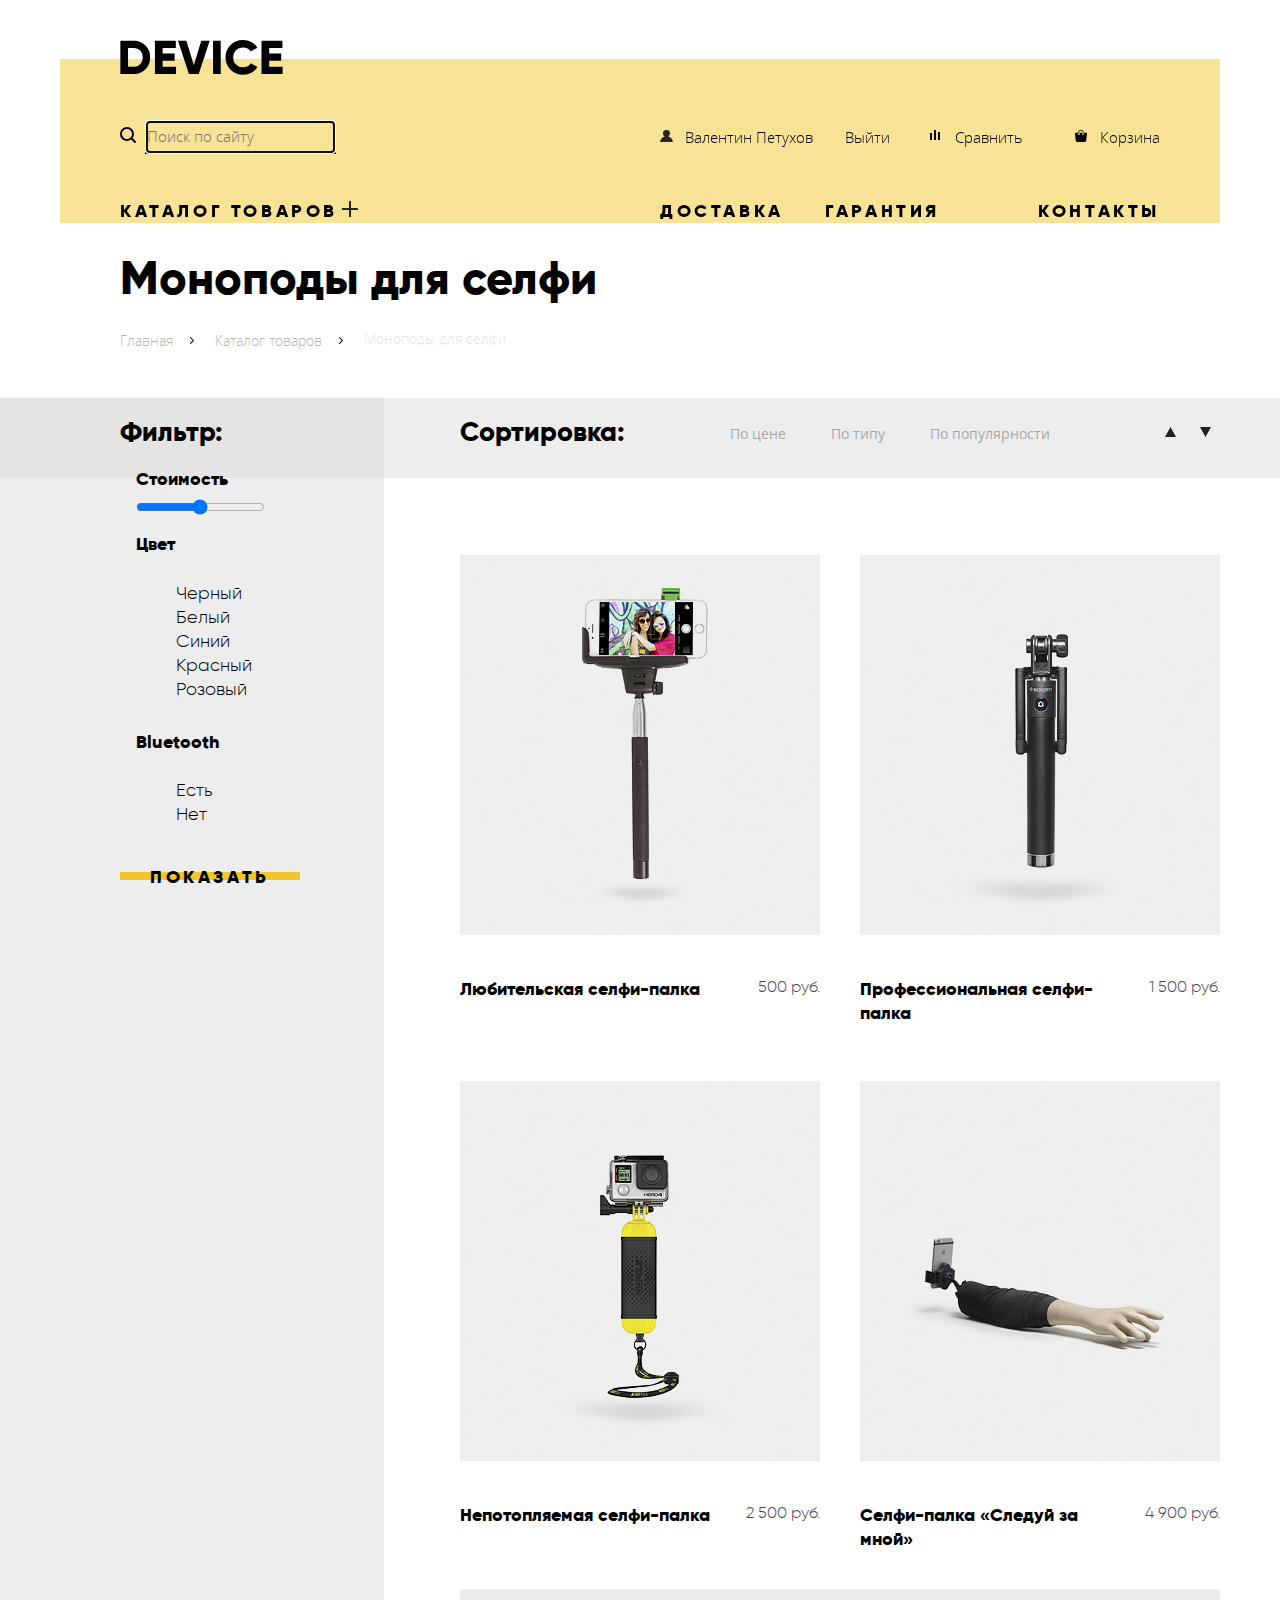
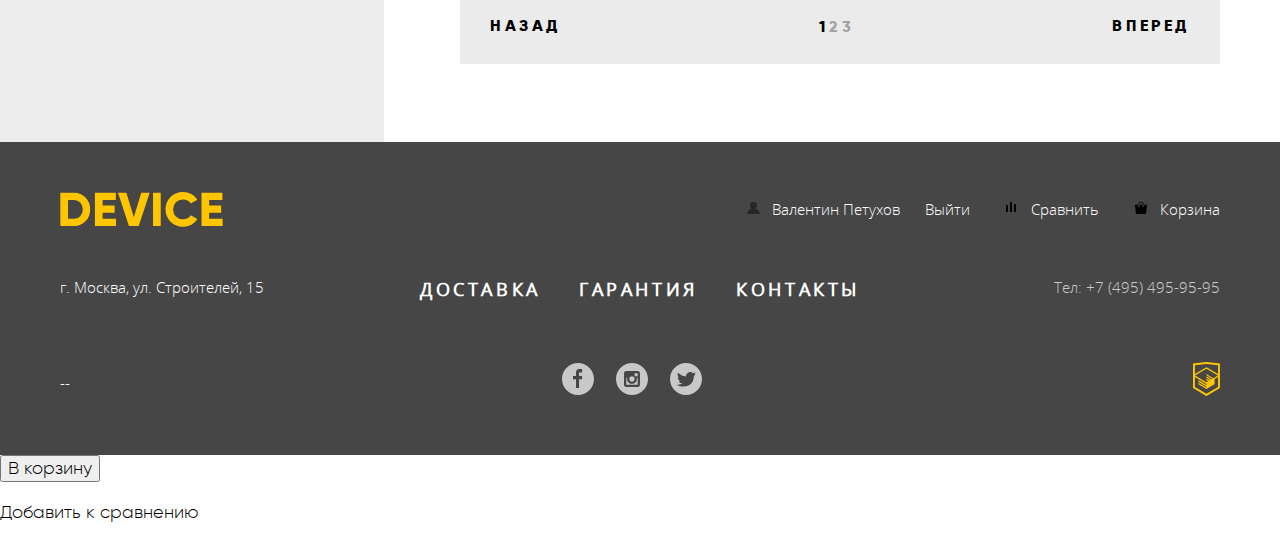
==== catalog.html @ 6499cc50 "Внесены изменения в сетку (убрано позоционирование)" ====
<!DOCTYPE html>
<html lang="ru">
  <head>
    <meta charset="utf-8">
    <title>Моноподы для селфи</title>
    <link href="css/normalize.css" rel="stylesheet">
    <link href="css/style.css" rel="stylesheet">
  </head>
  <body class="inner-page">
    <header class="main-header">
      <div class="container">
        <div class="main-navigation">
          <a class="main-header-logo" href="index.html">
            <svg xmlns="http://www.w3.org/2000/svg" viewBox="0 0 164 35">
              <path d="m0.35 0.7v33.6h13.532a15.723 15.723 0 0 0 11.72-4.824 16.464 16.464 0 0 0 4.712-11.976 16.465 16.465 0 0 0-4.712-11.976 15.723 15.723 0 0 0-11.72-4.824zm7.733 26.208v-18.819h5.8a8.648 8.648 0 0 1 6.5 2.568 9.412 9.412 0 0 1 2.489 6.84 9.41 9.41 0 0 1-2.489 6.84 8.646 8.646 0 0 1-6.5 2.568h-5.8zm34.8-5.952h12.082v-7.3h-12.086v-5.567h13.291v-7.389h-21.024v33.6h21.265v-7.392h-13.532v-5.952zm36.343 13.344 11.019-33.6h-8.458l-7.491 24.72-7.491-24.72h-8.457l11.019 33.6zm14.4 0h7.733v-33.6h-7.733zm38.615-1.416a15.514 15.514 0 0 0 6.041-5.688l-6.67-3.84a7.488 7.488 0 0 1-3.165 3.024 9.874 9.874 0 0 1-4.664 1.1 9.594 9.594 0 0 1-7.177-2.736 9.907 9.907 0 0 1-2.682-7.248 9.908 9.908 0 0 1 2.682-7.248 9.594 9.594 0 0 1 7.177-2.736 9.914 9.914 0 0 1 4.64 1.08 7.6 7.6 0 0 1 3.189 3.048l6.67-3.84a15.881 15.881 0 0 0-6.09-5.688 17.419 17.419 0 0 0-8.409-2.088 17.12 17.12 0 0 0-17.592 17.472 17.12 17.12 0 0 0 17.589 17.476 17.519 17.519 0 0 0 8.458-2.088zm17.881-11.928h12.082v-7.3h-12.085v-5.567h13.29v-7.389h-21.022v33.6h21.264v-7.392h-13.532v-5.952z"/>
            </svg>
          </a>
          <div class="user-navigation">
            <form class="search-form" action="https://echo.htmlacademy.ru" method="post">
              <label class="search" for="search"><span class="visually-hidden">Поиск</span></label>
              <input type="search" id="search" name="search" placeholder="Поиск по сайту" autofocus>
            </form>
		    <div class="user-menu">
			  <div class="container-mini">
                <a class="user-link" href="#">Валентин Петухов</a>
                <a class="exit-link" href="#">Выйти</a>
              </div>
              <div class="container-mini">
                <a class="check-link" href="#">Сравнить</a>
                <a class="cart-link" href="#">Корзина</a>
              </div>
            </div>
		  </div>
          <nav class="site-navigation">
            <div class="catalog-links">
              <a class="catalog-link" href="catalog.html">Каталог товаров</a>
			  <div class="catalog-menu" style="display: none">
                <ul class="catalog-menu-items">
                  <li><a href="#">Виртуальная реальность</a></li>
                  <li><a href="catalog.html">Моноподы для селфи</a></li>
                  <li><a href="#">Экшн-камеры</a></li>
                </ul>
                <ul class="catalog-menu-items">
                  <li><a href="#">Фитнес-браслеты</a></li>
                  <li><a href="#">Умные часы</a></li>
                </ul>
                <ul class="catalog-menu-items">
                  <li><a href="#">Квадрокоптеры</a></li>
                </ul>
              </div>
            </div>
            <div class="main-menu">
              <div class="container-mini">
                <a href="#">Доставка</a>
                <a href="#">Гарантия</a>
              </div>
              <a class="contact-link" href="#">Контакты</a>
            </div>
          </nav>
        </div>
      </div>
    </header>
    <main>

      <div class="container">
	    <div class="main-title-wrapper">
          <h1>Моноподы для селфи</h1>

          <ul class="breadcrumbs">
            <li><a href="index.html">Главная</a></li>
            <li><a href="catalog.html">Каталог товаров</a></li>
            <li class="breadcrumbs-current">Моноподы для селфи</li>
          </ul>
		</div>
	  </div>

      <div class="main-content-wrapper">
	  <div class="container">
	  <div class="index-columns">
      <section class="filters">
        <h2>Фильтр:</h2>
        <form class="filter" method="get" action="https://echo.htmlacademy.ru">
          <fieldset>
            <legend>Стоимость</legend>
            <input class="filter-input filter-input-range" type="range" name="cost" id="filter-cost" min="0" max="700">
            <label class="visually-hidden" for="filter-cost">Стоимость</label>
          </fieldset>
          <fieldset>
            <legend>Цвет</legend>
            <ul>
              <li class="filter-option">
                <input class="visually-hidden filter-input filter-input-checkbox" type="checkbox" name="black" id="filter-black" checked>
                <label for="filter-black">Черный</label>
              </li>
              <li class="filter-option">
                <input class="visually-hidden filter-input filter-input-checkbox" type="checkbox" name="white" id="filter-white">
                <label for="filter-white">Белый</label>
              </li>
              <li class="filter-option">
                <input class="visually-hidden filter-input filter-input-checkbox" type="checkbox" name="blue" id="filter-blue" checked>
                <label for="filter-blue">Синий</label>
              </li>
              <li class="filter-option">
                <input class="visually-hidden filter-input filter-input-checkbox" type="checkbox" name="red" id="filter-red" checked>
                <label for="filter-red">Красный</label>
              </li>
              <li class="filter-option">
                <input class="visually-hidden filter-input filter-input-checkbox" type="checkbox" name="pink" id="filter-pink">
                <label for="filter-pink">Розовый</label>
              </li>
            </ul>
          </fieldset>
          <fieldset>
            <legend>Bluetooth</legend>
            <ul>
              <li class="filter-option">
                <input class="visually-hidden filter-input filter-input-radio" type="radio" name="bluetooth-group" value="yes" id="filter-yes" checked>
                <label for="filter-yes">Есть</label>
              </li>
              <li class="filter-option">
                <input class="visually-hidden filter-input filter-input-radio" type="radio" name="bluetooth-group" value="no" id="filter-no">
                <label for="filter-no">Нет</label>
              </li>
          </fieldset>
          <button type="submit" class="filter-button button">Показать</button>
        </form>
      </section>

	  <div class="sort-wrapper">
	  <section class="sort">
        <h2>Сортировка:</h2>
        <ul class="sort-list">
          <li class="sort-item"><a href="#">По цене</a></li>
          <li class="sort-item"><a href="#">По типу</a></li>
          <li class="sort-item"><a href="#">По популярности</a></li>
        </ul>
		<div class="">
          <a class="button button-top" href="#"><span class="visually-hidden">Вверх</span></a>
          <a class="button button-bottom" href="#"><span class="visually-hidden">Вниз</span></a>
		</div>
      </section>
	  
      <section class="catalog">
        <h2 class="visually-hidden">Моноподы для селфи</h2>
        <ul class="catalog-list">
          <li class="catalog-item">
            <p class="catalog-item-image">
              <img src="img/item-1.jpg" width="360" height="380" alt="Любительская селфи-палка">
            </p>
            <div class="catalog-container">
              <h3 class="popular-item-title">Любительская селфи-палка</h3>
              <p class="catalog-item-price">500 руб.</p>
            </div>
          </li>
          <li class="catalog-item">
            <p class="catalog-item-image">
              <img src="img/item-2.jpg" width="360" height="380" alt="Профессиональная селфи-палка">
            </p>
            <div class="catalog-container">
              <h3 class="popular-item-title">Профессиональная селфи-палка</h3>
              <p class="catalog-item-price">1 500 руб.</p>
            </div>
          </li>
          <li class="catalog-item">
            <p class="catalog-item-image">
              <img src="img/item-3.jpg" width="360" height="380" alt="Непотопляемая селфи-палка">
            </p>
            <div class="catalog-container">
              <h3 class="popular-item-title">Непотопляемая селфи-палка</h3>
              <p class="catalog-item-price">2 500 руб.</p>
            </div>
          </li>
          <li class="catalog-item">
            <p class="catalog-item-image">
              <img src="img/item-4.jpg" width="360" height="380" alt="Селфи-палка «Следуй за мной»">
            </p>
            <div class="catalog-container">
              <h3 class="popular-item-title">Селфи-палка «Следуй за мной»</h3>
              <p class="catalog-item-price">4 900 руб.</p>
            </div>
          </li>
        </ul>
        <div class="pagination">
          <a class="pagination-back" href="#">Назад</a>
          <ul class="pagination-list">
            <li class="pagination-item pagination-item-current"><a>1</a></li>
            <li class="pagination-item"><a href="#">2</a></li>
            <li class="pagination-item"><a href="#">3</a></li>
          </ul>
          <a class="pagination-next" href="#">Вперед</a>
        </div>
      </section>
	  </div>
	  </div>
	  </div>
	  </div>
    </main>
    <footer class="main-footer">
	  <div class="container">
        <div class="footer-navigation">
          <a class="main-footer-logo" href="index.html">
		    <svg class="main-logo" xmlns="http://www.w3.org/2000/svg" viewBox="0 0 164 35">
              <path d="m0.35 0.7v33.6h13.532a15.723 15.723 0 0 0 11.72-4.824 16.464 16.464 0 0 0 4.712-11.976 16.465 16.465 0 0 0-4.712-11.976 15.723 15.723 0 0 0-11.72-4.824zm7.733 26.208v-18.819h5.8a8.648 8.648 0 0 1 6.5 2.568 9.412 9.412 0 0 1 2.489 6.84 9.41 9.41 0 0 1-2.489 6.84 8.646 8.646 0 0 1-6.5 2.568h-5.8zm34.8-5.952h12.082v-7.3h-12.086v-5.567h13.291v-7.389h-21.024v33.6h21.265v-7.392h-13.532v-5.952zm36.343 13.344 11.019-33.6h-8.458l-7.491 24.72-7.491-24.72h-8.457l11.019 33.6zm14.4 0h7.733v-33.6h-7.733zm38.615-1.416a15.514 15.514 0 0 0 6.041-5.688l-6.67-3.84a7.488 7.488 0 0 1-3.165 3.024 9.874 9.874 0 0 1-4.664 1.1 9.594 9.594 0 0 1-7.177-2.736 9.907 9.907 0 0 1-2.682-7.248 9.908 9.908 0 0 1 2.682-7.248 9.594 9.594 0 0 1 7.177-2.736 9.914 9.914 0 0 1 4.64 1.08 7.6 7.6 0 0 1 3.189 3.048l6.67-3.84a15.881 15.881 0 0 0-6.09-5.688 17.419 17.419 0 0 0-8.409-2.088 17.12 17.12 0 0 0-17.592 17.472 17.12 17.12 0 0 0 17.589 17.476 17.519 17.519 0 0 0 8.458-2.088zm17.881-11.928h12.082v-7.3h-12.085v-5.567h13.29v-7.389h-21.022v33.6h21.264v-7.392h-13.532v-5.952z"/>
            </svg>
          </a>
          <div class="footer-user-navigation">
            <a class="user-link" href="#">Валентин Петухов</a>
			<div class="container-mini">
              <a class="exit-link" href="#">Выйти</a>
              <a class="check-link" href="#">Сравнить</a>
              <a class="cart-link" href="#">Корзина</a>
			</div>
          </div>
        </div>
        <div class="footer-middle">
          <div class="footer-adress">
            <p>г. Москва, ул. Строителей, 15</p>
          </div>
          <ul class="footer-site-nav">
            <li class="footer-site-link"><a href="#">Доставка</a></li>
            <li class="footer-site-link"><a href="#">Гарантия</a></li>
            <li class="footer-site-link"><a href="#">Контакты</a></li>
          </ul>
          <a class="footer-tel" href="tel:+74954959595">Тел: +7 (495) 495-95-95</a>
        </div>
        <div class="footer-bottom">
	      <span>--</span>
          <ul class="footer-social">
            <li><a class="social-button" href="#"><span class="visually-hidden">Фейсбук</span>
			  <svg xmlns="http://www.w3.org/2000/svg" width="32" height="32" viewBox="0 0 32 32"><path fill="#FFF" d="M16 0C7.164 0 0 7.163 0 16s7.164 16 16 16c8.837 0 16-7.164 16-16S24.837 0 16 0zm4.062 9.455h-3.021v3.444h3.021v3.445h-3.021v8.61H14.02v-8.61H11v-3.445h3.021V9.455c0-1.902 1.353-3.445 3.021-3.445h3.021v3.445z"/>
			  </svg>
			</a></li>
            <li><a class="social-button" href="#"><span class="visually-hidden">Инстаграм</span>
			  <svg xmlns="http://www.w3.org/2000/svg" width="32" height="32" viewBox="0 0 32 32"><g fill="#FFF"><path d="M20.916 16a4.938 4.938 0 1 1-9.877 0c0-.394.051-.773.138-1.14h-.897v6.838h11.396V14.86h-.897c.086.367.137.746.137 1.14z"/><path d="M15.978 18.659c1.466 0 2.659-1.193 2.659-2.659s-1.193-2.659-2.659-2.659c-1.466 0-2.659 1.193-2.659 2.659s1.192 2.659 2.659 2.659zM18.637 10.302h3.039v3.039h-3.039z"/><path d="M16 0C7.164 0 0 7.164 0 16c0 8.837 7.164 16 16 16 8.837 0 16-7.163 16-16 0-8.836-7.163-16-16-16zm7.955 21.698a2.285 2.285 0 0 1-2.279 2.279H10.279A2.285 2.285 0 0 1 8 21.698V10.302a2.286 2.286 0 0 1 2.279-2.279h11.396a2.286 2.286 0 0 1 2.279 2.279v11.396z"/></g>
			  </svg>
			</a></li>
            <li><a class="social-button" href="#"><span class="visually-hidden">Твиттер</span>
			  <svg xmlns="http://www.w3.org/2000/svg" width="32" height="32" viewBox="0 0 32 32"><path fill="#FFF" d="M16 0C7.164 0 0 7.164 0 16c0 8.837 7.164 16 16 16 8.837 0 16-7.163 16-16 0-8.836-7.163-16-16-16zm7.944 12.809c-.251 6.516-3.463 10.832-10.992 10.702h-.486c-.447 0-4.543-.443-5.344-1.823 2.479.19 4.247-.406 5.12-1.136-1.048-.289-2.923-.461-3.251-2.848.384.104.618.221 1.299.113-1.307-.824-2.758-1.519-2.679-3.643.311.317 1.164.518 1.46.457-.768-.233-2.149-3.244-.974-4.781 1.984 1.79 4.075 3.482 7.804 3.643.227-2.214 1.24-3.699 3.168-4.325 1.84-.479 3.255.26 3.901 1.138.737-.224 1.453-.466 2.193-.685-.004.833-.569 1.463-.935 1.709.747.165 1.423-.475 1.423-.475-.184.963-1.094 1.725-1.707 1.954z"/>
			  </svg>
			</a></li>
          </ul>
          <div class="footer-copyright">
            <a href="https://htmlacademy.ru">
			  <svg class="logo-html" xmlns="http://www.w3.org/2000/svg" width="26.943" height="34.09" viewBox="0 0 26.943 34.09"><path fill="#FFC600" d="M13.62.017L13.472 0 0 1.412v24.661l13.473 8.017 13.43-7.99.042-.025V1.412L13.62.017zm11.399 12.11L13.495 5.334l-.001-.104-.087.05-.088-.056v.109L1.925 12.118V3.147l11.548-1.212L25.02 3.147v8.98zm-11.614-5.34L24.923 13.5l-4.479 2.64-7.093-4.221-.014 1.415 5.904 3.513-.86.507-5.03-2.992-.014 1.415 3.827 2.275-.782.523-3.031-1.787-.014 1.413 1.853 1.091-1.8 1.081-11.356-6.751 11.371-6.835zm-11.48 8.34l11.411 6.791.016 1.044-7.942-4.728-.015 1.416 7.979 4.795.018 1.076-7.973-4.74-.013 1.414 8.021 4.822.046.025 8.143-4.872-.011-5.177 3.415-2.036v10.021L13.472 31.85 1.925 24.979v-9.852z"/>
			  </svg>
			  <span class="visually-hidden">HTML Academy</span>
			</a>
          </div>
        </div>
	  </div>
    </footer>

    <section class="modal modal-item-hover">
      <h2 class="visually-hidden">Добавить в корзину</h2>
      <!-- Здесь будет таблица -->
      <button class="modal-cart" type="button">
        В корзину
      </button>
      <p>Добавить к сравнению</p>
    </section>
  </body>
</html>
---- css/style.css ----
@font-face {
  font-family: "Gilroy";
  font-style: normal;
  font-weight: 300;
  src: url("../fonts/gilroylight.woff") format("woff");
}

@font-face {
  font-family: "Gilroy";
  font-style: normal;
  font-weight: 800;
  src: url("../fonts/gilroyextrabold.woff") format("woff");
}

@font-face {
  font-family: "Open Sans";
  font-style: normal;
  font-weight: 300;
  src: url("../fonts/opensanslight.woff") format("woff");
}

@font-face {
  font-family: "Open Sans";
  font-style: normal;
  font-weight: 400;
  src: url("../fonts/opensans.woff") format("woff");
}

body {
  margin: 0;
  padding: 0;

  font-family: "Gilroy", Arial, sans-serif;
  font-size: 18px;
  line-height: 24px;
  font-weight: 400;
  color: #000000;

  background-color: #ffffff;
}

/*body > *{
  background-color: rgba(155,0,0,0.2);
}
body > * > *{
  background-color: rgba(255,0,0,0.2);
}
body > * > * > *{
  background-color: rgba(255,155,0,0.2);
}
body > * > * > * > *{
  background-color: rgba(255,255,0,0.2);
}
body > * > * > * > * > *{
  background-color: rgba(255,255,155,0.2);
}
body > * > * > * > * > * > *{
  background-color: rgba(255,255,255,0.2);
}*/

.visually-hidden:not(:focus):not(:active),
input[type="checkbox"].visually-hidden,
input[type="radio"].visually-hidden {
  position: absolute;

  width: 1px;
  height: 1px;
  margin: -1px;
  border: 0;
  padding: 0;

  white-space: nowrap;

  clip-path: inset(100%);
  clip: rect(0 0 0 0);
  overflow: hidden;
}

a {
  text-decoration: none;
  vertical-align: middle;
  color: #000000;
}

.button {
  display: inline-block;
  padding: 10px 30px;
  
  font: inherit;
  text-align: center;
  text-transform: uppercase;
  font-weight: 800;
  letter-spacing: 3.6px;

  background-color: transparent;
  background-image: linear-gradient(transparent 38%, #f0c52e 38%, #f0c52e 56%, transparent 56%);
  border: none;
}

.button:hover,
.button:focus,
.button:active {
  background-color: #f0c52e;
}

.button:active {
  opacity: 0.3;
}

/*.button.disabled,
.button:disabled {
  cursor: default;
  opacity: 0.5;
  background-color: #000000;
}*/

.main-header {
  margin-top: 40px;
}

.container {
  width: 1200px;
  margin: 0 auto;
  padding: 0 20px;
  box-sizing: border-box;
}

/**.main-header .container**/
.main-navigation {
  display: flex;
  flex-direction: column;
  position: relative;
  padding: 0 60px;

  background-image: linear-gradient(transparent 19px, #f7e296 19px);
}

.main-header-logo,
.main-footer-logo {
/**  position: absolute;**/
  width: 163px;
  height: 35px;
}

.main-header-logo {
  top: -15px;  
}

.user-navigation {
  display: flex;
  justify-content: space-between;
  align-items: center;

  margin-top: 45px;
  margin-bottom: 45px;

  font-family: "Open Sans", Arial, sans-serif;
  font-size: 15px;
  line-height: 30px;
  font-weight: 300;
}

.user-navigation .search-form {
  width: 480px;
}

.user-menu,
.main-menu {
  display: flex;
  justify-content: space-between;
  
  width: 500px;
}

.container-mini {
  display: flex;
  justify-content: space-between;
}

.user-menu .container-mini {
  width: 230px;
}

.main-menu .container-mini {
  width: 280px;
}

.site-navigation {
  display: flex;
  justify-content: space-between;
  align-items: flex-start;

  text-transform: uppercase;
  font-weight: 800;
  letter-spacing: 3.6px;
}

.site-navigation a,
.user-navigation a,
.footer-user-navigation a {
  display: block;
  /*padding: 25px 20px;*/
}

.site-navigation a:hover,
.site-navigation a:focus,
.user-navigation a:hover,
.user-navigation a:focus {
  opacity: 0.6;
}

.site-navigation a:active,
.user-navigation a:active {
  opacity: 0.3;
}

.search,
.login-link,
.check-link,
.cart-link,
.exit-link,
.user-link {
  position: relative;
  padding-left: 25px;
}

.search::before,
.login-link::before,
.check-link::before,
.cart-link::before,
.user-link::before {
  content: "";
  
  position: absolute;
  top: 8px;
  left: 0;
  
  width: 16px;
  height: 18px;
  
  background-repeat: no-repeat;
  background-position: 0 0;
  
  /*opacity: 0.3;*/
}

.search::before {
  top: 1px;
  
  background-image: url("../img/search.svg");
}

.login-link::before,
.user-link::before  {
  background-image: url("../img/user.svg");
}

.check-link::before {
  background-image: url("../img/compare.svg");
}

.cart-link::before {
  background-image: url("../img/cart.svg");
}

.login-link:hover::before,
.login-link:focus::before,
.login-link:active::before,
.check-link:hover::before,
.check-link:focus::before,
.check-link:active::before,
.cart-link:hover::before,
.cart-link:focus::before,
.cart-link:active::before {
  opacity: 0.6; /****/
}

.catalog-link {
  position: relative;
}

.catalog-link::after {
  content: "";
  
  position: absolute;
  top: 2px;
  right: -20px;;
  
  width: 16px;
  height: 18px;
  
  background-repeat: no-repeat;
  background-position: 0 0;
  background-image: url("../img/plus.svg");
  /*opacity: 0.3;*/
}

.catalog-link:hover::before,
.catalog-link:focus::before,
.catalog-link:active::before {
  opacity: 0.6; /****/
}

.catalog-menu {
  position: absolute;
  left: 0;
  display: flex;
  justify-content: space-between;
  width: 1160px;

  background: #f7e296;
}

.catalog-menu-items {
  margin: 0;
  padding: 0;

  list-style: none;

  font-family: "Open Sans", Arial, sans-serif;
  font-size: 15px;
  line-height: 36px;
  font-weight: 300;
  text-transform: none;
  letter-spacing: normal;
}

.slider,
.popular-list {
  display: flex;
  justify-content: space-between;
}

.slider {
  background-image: linear-gradient(#f7e296 70px, transparent 70px);
}

.slider-item {
  display: flex;
  justify-content: space-between;
}

.slider-img {
  /**width: 580px;**/

  text-align: center;
}

.slider-content {
  width: 560px;
}

.slider h2 {
  font-size: 47px;
  line-height: 56px;
  font-weight: 800;
}

.slider-text {
  margin-bottom: 50px;

  font-family: "Open Sans", Arial, sans-serif;
  font-size: 15px;
  line-height: 30px;
  font-weight: 300;
}

.slider-table {
  margin-top: 65px;
  margin-bottom: 90px;
  font-weight: 300;

  border-collapse: collapse;
  border: 0;
}

.slider-th {
  font-family: "Open Sans", Arial, sans-serif;
  font-size: 13px;
  line-height: 20px;
}

.slider-td {
  font-size: 36px;
  line-height: 48px;
}

.popular-list {
  margin: 0;
  margin-bottom: 60px;
  padding: 0;

  list-style: none;
}

.popular-item {
  width: 160px;
}

.popular-item-title{
  font-size: 18px;
  line-height: 24px;
  font-weight: 800;
  text-align: left;
}

.img {
  display: flex;
  min-height: 160px;
  justify-content: center;
  align-items: center;

  margin-bottom: 30px;

  background-color: #f7e296;
}

.popular-item:hover .img,
.popular-item:focus .img {
  background: #f0c52e;
}

.popular-item:active {
  opacity: 0.3;
}

.services-wrapper {
  margin-bottom: 50px;
  background-image: linear-gradient(transparent 80px, #e5e5e5 80px);
}

.services {
  display: flex;
  justify-content: space-between;
}

.services-list {
  width: 280px;
  margin: 0;
  padding: 0;
  
  list-style: none;
}

.services-list .button:active {
  color: #f7e184;

  background-color: #000000;
  background-image: none;
}

.service-content {
  width: 760px;
  
  background-repeat: no-repeat;
  background-position: right 20% top 40%;
}

.delivery {
  background-image: url("../img/delivery.svg");
}

.warranty {
  background-image: url("../img/warranty.svg");
}

.credit {
  background-image: url("../img/credit.svg");
}

.service-text {
  padding-right: 320px;
  padding-bottom: 20px;
  font-family: "Open Sans", Arial, sans-serif;
  font-size: 15px;
  line-height: 30px;
  font-weight: 300;
}

.service-title {
  font-size: 47px;
  line-height: 48px;
  text-align: left;
  font-weight: 800;
}

.logotypes {
  margin-bottom: 50px;
}

.logotypes-list {
  display: flex;
  justify-content: space-between;
  margin: 0;
  padding: 0;
  
  list-style: none;
}

.logotype-item {
  text-align: center;
}

.logotype-item img{
  /**filter: grayscale(1) opacity(0.2);**/
}

.logotype-item img:hover,
.logotype-item img:focus {
  filter: none;
}

.index-columns {
  display: flex;
  justify-content: space-between;
  margin-bottom: 40px;
}

.inner-page .index-columns {
  margin-bottom: 0;
}

.info {
  width: 500px;
}

.contact {
  width: 560px;
}

.info h2,
.contact h2 {
  font-size: 47px;
  line-height: 48px;
  font-weight: 800;
}

.info p,
.contact p {
  margin-bottom: 40px;

  font-family: "Open Sans", Arial, sans-serif;
  font-size: 15px;
  line-height: 30px;
  font-weight: 300;
}

.info-list {
  margin: 0;
  margin-bottom: 40px;
  padding: 0;
  padding-left: 80px;
  
  list-style: none;

  font-size: 16px;
  line-height: 40px;
  font-weight: 800;
}

.contact img {
  margin-bottom: 40px;
}

.info-button {
  width: 300px;
}

.main-title-wrapper {
  margin-bottom: 45px;
  padding: 0 60px;
}


h1 {
  margin-bottom: 25px;

  font-size: 47px;
  line-height: 48px;
  font-weight: 800;
}

.breadcrumbs {
  display: flex;
  justify-content: flex-start;
  flex-wrap: wrap;
  margin: 0;
  padding: 0;

  list-style: none;
}

.breadcrumbs li {
  position: relative;

  margin-right: 42px;
}

.breadcrumbs li:last-child {
  margin-right: 0;
}

.breadcrumbs li::after {
  content: "";

  position: absolute;
  top: 10px;
  right: -25px;

  width: 8px;
  height: 8px;

  background-image: url("../img/nav-arrow.svg");
  background-repeat: no-repeat;
}

.breadcrumbs-current,
.breadcrumbs a {
  font-family: "Open Sans", Arial, sans-serif;
  font-size: 14px;
  line-height: 24px;
  font-weight: 300;
  text-align: left;

  opacity: 0.3;
}

.breadcrumbs a:hover,
.breadcrumbs a:focus {
  opacity: 0.6;
}

.breadcrumbs-current,
.breadcrumbs a:active {
  opacity: 0.1;
}

.breadcrumbs-current::after {
  display: none;
}

.main-content-wrapper {
  background-image: linear-gradient(rgba(219, 219, 219, 0.5) 80px, transparent 80px),
                    linear-gradient(90deg, rgba(219, 219, 219, 0.5) 30%, transparent 30%);
}

.sort-wrapper {
  width: 760px;
}

.sort h2,
.filter h2{
  font-weight: 800;
}

.sort {
  display: flex;
  justify-content: space-between;
  align-items: center;
  
  margin-bottom: 70px;
}

.sort-list {
  display: flex;
  justify-content: space-between;
  width: 320px;
  margin: 0;
  padding: 0;

  list-style: none;
}

.sort-item a {
  font-family: "Open Sans", Arial, sans-serif;
  font-size: 14px;
  line-height: 18px;
  font-weight: 400;

  opacity: 0.3;
}

.sort-item a:hover,
.sort-item a:focus {
  opacity: 0.6;
}

.sort-item a:active {
  opacity: 1;
}

.sort .button {
  width: 10px;
  height: 10px;
  padding: 10px;
    
  background-repeat: no-repeat;
  background-position: 50% 50%;
}

.button-top {
  background-image: url("../img/icon-up-dir.svg");
}

.button-bottom {
  background-image: url("../img/icon-down-dir.svg");
}

.filters {
  width: 325px;
  padding-left: 60px;
}

.filter fieldset {
  border: none;
}

.filter legend {
  font-weight: 800;
}

.filter ul {
  list-style: none;
}

.filter-input label {
  font-family: "Open Sans", Arial, sans-serif;
  font-size: 14px;
  line-height: 40px;
  font-weight: 300;
}

.filter-input:disabled + label {
  color: #a6a6a6;
}

.filsort{
  display: flex;
  flex-basis: 1200px;
}

.catalog-list {
  display: flex;
  justify-content: space-between;
  flex-wrap: wrap;
  margin: 0;
  padding: 0;

  list-style: none;
}

.catalog-item {
  width: 360px;
  
  margin-bottom: 20px;
}

.catalog-item:hover {
  /** показывать кнопку "в корзину"**/
}

.catalog-container {
  display: flex;
  justify-content: space-between;
}

.catalog-item h3 {
  width: 260px;
}

.catalog-item-price {
  font-size: 16px;
  line-height: 24px;
  font-weight: 300;
  text-align: right;
  color: #464646;
}

.pagination {
  display: flex;
  justify-content: space-between;
  padding: 25px 30px;
  margin-bottom: 78px;
  
  font-size: 16px;
  line-height: 24px;
  font-weight: 800;
  text-transform: uppercase;
  letter-spacing: 3.6px;
  
  background-color: #ebebeb;
}

.pagination-list a{
  opacity: 0.3;
}

.pagination-list {
  display: flex;
  justify-content: space-between;
  margin: 0;
  padding: 0;
  
  list-style: none;
}

.pagination-item a:hover,
.pagination-item a:focus,
.pagination-item a:active {
  opacity: 1;
}

.pagination-item-current a,
.pagination-back,
.pagination-next {
  opacity: 1;
}

.pagination-back:hover,
.pagination-back:focus,
.pagination-next:hover,
.pagination-next:focus{
  background-color: #d9d9d9;
}

.pagination-back:active,
.pagination-next:active{
  background-color: #d9d9d9;
  opacity: 0.3;
}

.main-footer {
  display: flex;
  flex-direction: column;
  align-items: center;

  padding: 50px 0;

  font-family: "Open Sans", Arial, sans-serif;
  font-size: 15px;
  line-height: 30px;
  font-weight: 300;
  color: #ffffff;

  background-color: #464646;
}

.main-footer a{
  color: #ffffff;

  opacity: 0.7;
}

.main-footer a:hover,
.main-footer a:focus {
  opacity: 1;
}

.main-footer a:active{
  opacity: 0.3;
}

.main-logo {
  fill: #ffc600;
}

.footer-navigation a {
  opacity: 1;
}

.main-footer-logo:hover,
.main-footer-logo:focus,
.main-footer-logo:active {
  opacity: 1;
}

.footer-navigation {
  display: flex;
  justify-content: space-between;
  align-items: center;
  margin-bottom: 45px;
}

.footer-middle,
.footer-bottom {
  display: flex;
  justify-content: space-between;
  align-items: center;
}

.footer-user-navigation {
  display: flex;
  justify-content: space-between;
}

.footer-navigation  .container-mini {
  width: 320px;
}

/*.footer-user-navigation .container-mini {
  width: 360px;
}*/

.footer-middle {
  margin-bottom: 60px;
}

.footer-adress,
.footer-tel {
  width: 220px;
}

.footer-adress p {
  margin: 0;
  padding: 0;
}

.footer-tel{
  text-align: right;
}

.footer-site-nav {
  display: flex;
  justify-content: space-between;
  width: 440px;
  margin: 0;
  padding: 0;

  list-style: none;
}

.footer-site-nav a{
  font-size: 18px;
  line-height: 24px;
  font-weight: 800;
  letter-spacing: 3.6px;
  text-transform: uppercase;

  opacity: 1;
}

.footer-site-nav a:hover,
.footer-site-nav a:focus {
  opacity: 0.6;
}

.footer-site-nav a:active{
  opacity: 0.3;
}

.footer-social {
  display: flex;
  flex-wrap: wrap;
  justify-content: space-between;
  width: 140px;
  margin: 0 auto;
  padding: 0;
  
  list-style: none;
}

.social-button {
  /**color: #ffffff;**/
  opacity: 0.6;
}

.logo-html {
  fill: #ffc600;
}

.footer-copyright a{
  /**color: #ffffff;**/

  opacity: 1;
}

.footer-copyright a:hover,
.footer-copyright a:focus {
  opacity: 0.6;
}

.footer-copyright a:active {
  opacity: 0.3;
}

.search-form input[type="search"]{
  font-family: "Open Sans", Arial, sans-serif;
  font-size: 15px;
  line-height: 30px;
  font-weight: 300;
  color: #000000;

  background-color: #f7e296;
  border: none;
  opacity: 0.3;
}

.search-form input[type="search"]:hover{
  opacity: 0.6;
}

.search-form input[type="search"]:focus{
  border-bottom: 2px solid #000000;
  opacity: 1;
}

.modal {
  /**color: #000000;**/

  background-color: #ffffff;
}

.modal-feedback {
  width: 300px;
}

.feedback-form {
  display: flex;
  flex-wrap: wrap;
  justify-content: space-between;
}

.feedback-item {
  width: 140px;
  margin: 0;
  margin-bottom: 10px;
} 

.feedback-item label {
  display: block;
  margin-bottom: 9px;
  margin-left: 15px;
  
  font: inherit;
  font-weight: 800;
}

.feedback-item input,
.feedback-item textarea {
  box-sizing: border-box;
  width: 140px;
  padding-top: 8px;
  padding-left: 15px;
  padding-right: 15px;
  padding-bottom: 7px;
  
  font-family: "Open Sans", Arial, sans-serif;
  font-size: 14px;
  line-height: 18px;
  font-weight: 400;
  color: #464646;

  background-color: #f2f2f2;
  border: none;
  opacity: 0.4;
}

.feedback-item input:hover,
.feedback-item textarea:hover {
  background-color: #eaeaea;
}

.feedback-item input:focus,
.feedback-item textarea:focus {
  background-color: #ffffff;
  border: 2px solid #f7e296;
  opacity: 1;
}
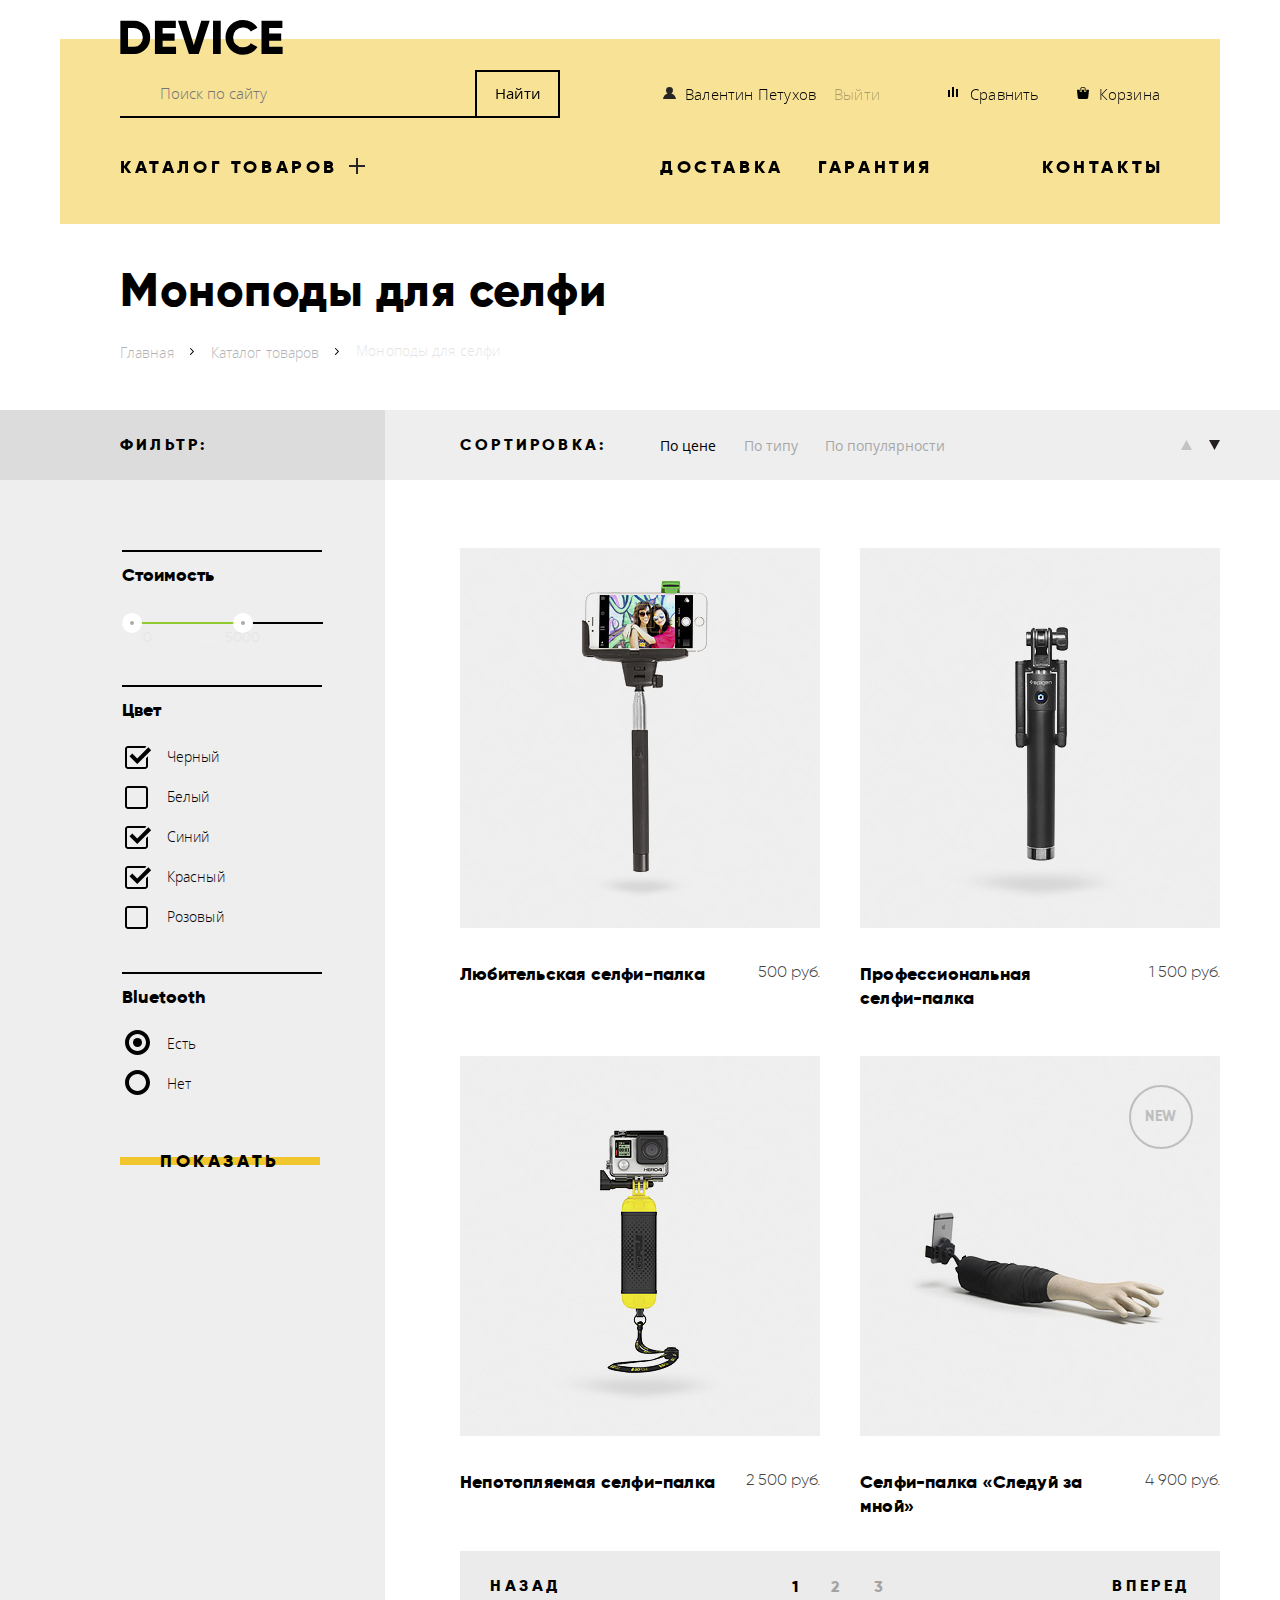
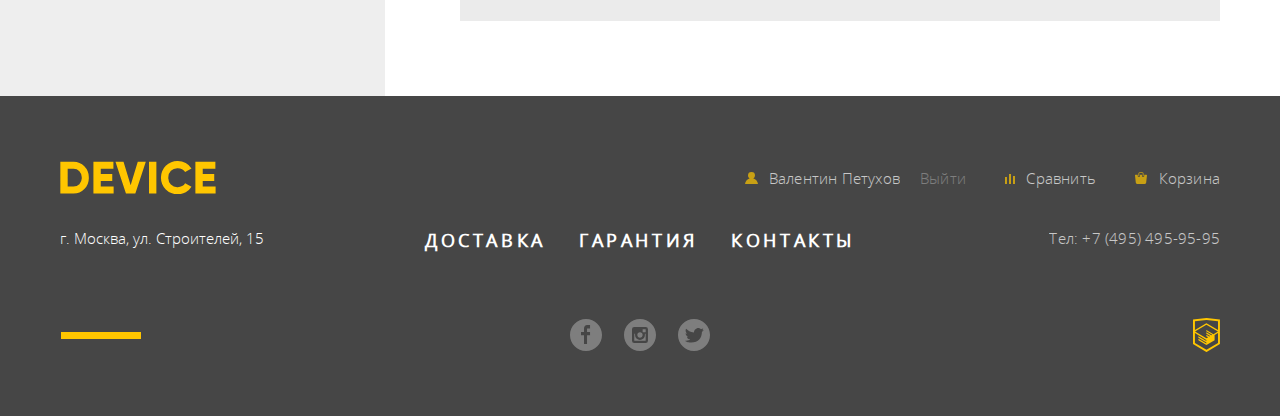
==== commit ba102ca6: "Доработка декоративных элементов (styleguide)" ====
--- a/catalog.html
+++ b/catalog.html
@@ -19,9 +19,10 @@
             <form class="search-form" action="https://echo.htmlacademy.ru" method="post">
               <label class="search" for="search"><span class="visually-hidden">Поиск</span></label>
               <input type="search" id="search" name="search" placeholder="Поиск по сайту" autofocus>
+              <button class="button-search" type="submit">Найти</button>
             </form>
-		    <div class="user-menu">
-			  <div class="container-mini">
+            <div class="user-menu">
+              <div class="container-user">
                 <a class="user-link" href="#">Валентин Петухов</a>
                 <a class="exit-link" href="#">Выйти</a>
               </div>
@@ -30,11 +31,11 @@
                 <a class="cart-link" href="#">Корзина</a>
               </div>
             </div>
-		  </div>
+          </div>
           <nav class="site-navigation">
             <div class="catalog-links">
               <a class="catalog-link" href="catalog.html">Каталог товаров</a>
-			  <div class="catalog-menu" style="display: none">
+              <div class="catalog-menu">
                 <ul class="catalog-menu-items">
                   <li><a href="#">Виртуальная реальность</a></li>
                   <li><a href="catalog.html">Моноподы для селфи</a></li>
@@ -82,8 +83,22 @@
         <form class="filter" method="get" action="https://echo.htmlacademy.ru">
           <fieldset>
             <legend>Стоимость</legend>
-            <input class="filter-input filter-input-range" type="range" name="cost" id="filter-cost" min="0" max="700">
-            <label class="visually-hidden" for="filter-cost">Стоимость</label>
+            <!--<input class="filter-input filter-input-range" type="range" name="cost" id="filter-cost" min="0" max="700">
+            <label class="visually-hidden" for="filter-cost">Стоимость</label>-->
+            <div class="filter-range">
+              <!--<div class="filter-range-title">Стоимость в сутки (р):</div>-->
+                <div class="range-controls">
+                <div class="scale">
+                  <div class="bar"></div>
+                </div>
+              <div class="range-toggle range-toggle-min"></div>
+              <div class="range-toggle range-toggle-max"></div>
+              <div class="price-controls">
+                <label class="min-price">от <input type="text" name="min-price" value="0"></label>
+                <label class="max-price">до <input type="text" name="max-price" value="5000"></label>
+              </div>
+            </div>
+          </div>
           </fieldset>
           <fieldset>
             <legend>Цвет</legend>
@@ -122,63 +137,87 @@
                 <label for="filter-no">Нет</label>
               </li>
           </fieldset>
-          <button type="submit" class="filter-button button">Показать</button>
+          <button type="submit" class="filter-button button btn-transparent">Показать</button>
         </form>
       </section>
 
 	  <div class="sort-wrapper">
 	  <section class="sort">
-        <h2>Сортировка:</h2>
-        <ul class="sort-list">
-          <li class="sort-item"><a href="#">По цене</a></li>
-          <li class="sort-item"><a href="#">По типу</a></li>
-          <li class="sort-item"><a href="#">По популярности</a></li>
-        </ul>
-		<div class="">
+        <div class="container-sort">
+          <h2>Сортировка:</h2>
+          <ul class="sort-list">
+            <li class="sort-item click"><a href="#">По цене</a></li>
+            <li class="sort-item"><a href="#">По типу</a></li>
+            <li class="sort-item"><a href="#">По популярности</a></li>
+          </ul>
+        </div>
+		<div class="container-mini">
           <a class="button button-top" href="#"><span class="visually-hidden">Вверх</span></a>
-          <a class="button button-bottom" href="#"><span class="visually-hidden">Вниз</span></a>
+          <a class="button button-bottom click" href="#"><span class="visually-hidden">Вниз</span></a>
 		</div>
       </section>
-	  
+
       <section class="catalog">
         <h2 class="visually-hidden">Моноподы для селфи</h2>
-        <ul class="catalog-list">
-          <li class="catalog-item">
-            <p class="catalog-item-image">
-              <img src="img/item-1.jpg" width="360" height="380" alt="Любительская селфи-палка">
-            </p>
-            <div class="catalog-container">
-              <h3 class="popular-item-title">Любительская селфи-палка</h3>
-              <p class="catalog-item-price">500 руб.</p>
-            </div>
-          </li>
-          <li class="catalog-item">
-            <p class="catalog-item-image">
-              <img src="img/item-2.jpg" width="360" height="380" alt="Профессиональная селфи-палка">
-            </p>
-            <div class="catalog-container">
-              <h3 class="popular-item-title">Профессиональная селфи-палка</h3>
-              <p class="catalog-item-price">1 500 руб.</p>
-            </div>
-          </li>
-          <li class="catalog-item">
-            <p class="catalog-item-image">
-              <img src="img/item-3.jpg" width="360" height="380" alt="Непотопляемая селфи-палка">
-            </p>
-            <div class="catalog-container">
-              <h3 class="popular-item-title">Непотопляемая селфи-палка</h3>
-              <p class="catalog-item-price">2 500 руб.</p>
-            </div>
-          </li>
-          <li class="catalog-item">
-            <p class="catalog-item-image">
-              <img src="img/item-4.jpg" width="360" height="380" alt="Селфи-палка «Следуй за мной»">
-            </p>
-            <div class="catalog-container">
-              <h3 class="popular-item-title">Селфи-палка «Следуй за мной»</h3>
-              <p class="catalog-item-price">4 900 руб.</p>
-            </div>
-          </li>
+        <ul div class="catalog-list">
+          <!--<div class="row">-->
+            <li class="catalog-item">
+              <div class="flag">NEW</div>
+              <div class="actions">
+                <a href="#" class="buy button">В корзину</a>
+                <a href="#" class="add">Добавить к сравнению</a>
+              </div>
+              <p class="catalog-item-image">
+                <img src="img/item-1.jpg" width="360" height="380" alt="Любительская селфи-палка">
+              </p>
+              <div class="catalog-container">
+                <h3 class="popular-item-title">Любительская селфи-палка</h3>
+                <p class="catalog-item-price">500 руб.</p>
+              </div>
+            </li>
+            <li class="catalog-item">
+              <div class="flag">NEW</div>
+              <div class="actions">
+                <a href="#" class="buy button">В корзину</a>
+                <a href="#" class="add">Добавить к сравнению</a>
+              </div>
+              <p class="catalog-item-image">
+                <img src="img/item-2.jpg" width="360" height="380" alt="Профессиональная селфи-палка">
+              </p>
+              <div class="catalog-container">
+                <h3 class="popular-item-title">Профессиональная селфи-палка</h3>
+                <p class="catalog-item-price">1 500 руб.</p>
+              </div>
+            </li>
+            <li class="catalog-item">
+              <div class="flag">NEW</div>
+              <div class="actions">
+                <a href="#" class="buy button">В корзину</a>
+                <a href="#" class="add">Добавить к сравнению</a>
+              </div>
+              <p class="catalog-item-image">
+                <img src="img/item-3.jpg" width="360" height="380" alt="Непотопляемая селфи-палка">
+              </p>
+              <div class="catalog-container">
+                <h3 class="popular-item-title">Непотопляемая селфи-палка</h3>
+                <p class="catalog-item-price">2 500 руб.</p>
+              </div>
+            </li>
+            <li class="catalog-item">
+              <div class="flag flag-new">NEW</div>
+              <div class="actions">
+                <a href="#" class="buy button">В корзину</a>
+                <a href="#" class="add">Добавить к сравнению</a>
+              </div>
+              <p class="catalog-item-image">
+                <img src="img/item-4.jpg" width="360" height="380" alt="Селфи-палка «Следуй за мной»">
+              </p>
+              <div class="catalog-container">
+                <h3 class="popular-item-title">Селфи-палка «Следуй за мной»</h3>
+                <p class="catalog-item-price">4 900 руб.</p>
+              </div>
+            </li>
+          <!--</div>-->
         </ul>
         <div class="pagination">
           <a class="pagination-back" href="#">Назад</a>
@@ -190,26 +229,35 @@
           <a class="pagination-next" href="#">Вперед</a>
         </div>
       </section>
-	  </div>
-	  </div>
-	  </div>
-	  </div>
+      </div>
+      </div>
+      </div>
+      </div>
     </main>
     <footer class="main-footer">
-	  <div class="container">
+      <div class="container">
         <div class="footer-navigation">
           <a class="main-footer-logo" href="index.html">
-		    <svg class="main-logo" xmlns="http://www.w3.org/2000/svg" viewBox="0 0 164 35">
+            <svg class="main-logo" xmlns="http://www.w3.org/2000/svg" viewBox="0 0 164 35">
               <path d="m0.35 0.7v33.6h13.532a15.723 15.723 0 0 0 11.72-4.824 16.464 16.464 0 0 0 4.712-11.976 16.465 16.465 0 0 0-4.712-11.976 15.723 15.723 0 0 0-11.72-4.824zm7.733 26.208v-18.819h5.8a8.648 8.648 0 0 1 6.5 2.568 9.412 9.412 0 0 1 2.489 6.84 9.41 9.41 0 0 1-2.489 6.84 8.646 8.646 0 0 1-6.5 2.568h-5.8zm34.8-5.952h12.082v-7.3h-12.086v-5.567h13.291v-7.389h-21.024v33.6h21.265v-7.392h-13.532v-5.952zm36.343 13.344 11.019-33.6h-8.458l-7.491 24.72-7.491-24.72h-8.457l11.019 33.6zm14.4 0h7.733v-33.6h-7.733zm38.615-1.416a15.514 15.514 0 0 0 6.041-5.688l-6.67-3.84a7.488 7.488 0 0 1-3.165 3.024 9.874 9.874 0 0 1-4.664 1.1 9.594 9.594 0 0 1-7.177-2.736 9.907 9.907 0 0 1-2.682-7.248 9.908 9.908 0 0 1 2.682-7.248 9.594 9.594 0 0 1 7.177-2.736 9.914 9.914 0 0 1 4.64 1.08 7.6 7.6 0 0 1 3.189 3.048l6.67-3.84a15.881 15.881 0 0 0-6.09-5.688 17.419 17.419 0 0 0-8.409-2.088 17.12 17.12 0 0 0-17.592 17.472 17.12 17.12 0 0 0 17.589 17.476 17.519 17.519 0 0 0 8.458-2.088zm17.881-11.928h12.082v-7.3h-12.085v-5.567h13.29v-7.389h-21.022v33.6h21.264v-7.392h-13.532v-5.952z"/>
             </svg>
           </a>
           <div class="footer-user-navigation">
-            <a class="user-link" href="#">Валентин Петухов</a>
-			<div class="container-mini">
-              <a class="exit-link" href="#">Выйти</a>
-              <a class="check-link" href="#">Сравнить</a>
-              <a class="cart-link" href="#">Корзина</a>
-			</div>
+            <a class="user-link" href="#">
+              <svg class="color-svg" xmlns="http://www.w3.org/2000/svg" width="13" height="12" viewBox="0 0 13 12"><path d="M.032 12h12.937c-.163-2.643-2.074-4.837-4.671-5.543a3.47 3.47 0 0 0 1.687-2.972 3.485 3.485 0 0 0-6.97 0c0 1.264.68 2.361 1.688 2.972C2.106 7.163.194 9.357.032 12z"/>
+              </svg>
+              Валентин Петухов</a>
+            <div class="container-link">
+            <a class="exit-link" href="#">Выйти</a>
+            <a class="check-link" href="#">
+              <svg class="color-svg" xmlns="http://www.w3.org/2000/svg" width="10" height="10" viewBox="0 0 10 10"><path d="M8 2h1.984v8H8zM0 3h1.984v7H0zM4 0h2v10H4z"/>
+              </svg>
+              Сравнить</a>
+            <a class="cart-link" href="#">
+              <svg class="color-svg" xmlns="http://www.w3.org/2000/svg" width="12" height="12" viewBox="0 0 12 12"><path d="M11.864 3.017a.429.429 0 0 0-.327-.154H9.225V4.09c0 .563-.484 1.022-1.08 1.022-.594 0-1.078-.458-1.078-1.022V2.863H4.909V4.09c0 .563-.485 1.022-1.08 1.022-.595 0-1.078-.458-1.078-1.022V2.863H.438a.43.43 0 0 0-.327.154.472.472 0 0 0-.108.358l.776 7.134c.015.806.642 1.455 1.411 1.455h7.595c.77 0 1.396-.649 1.411-1.455l.776-7.134a.476.476 0 0 0-.108-.358z"/><path d="M3.829 4.499c.239 0 .433-.184.433-.409V1.84c0-.632.672-1.022 1.295-1.022h1.079c.655 0 1.078.401 1.078 1.022v2.25c0 .225.194.409.431.409.239 0 .433-.184.433-.409V1.84C8.577.773 7.761 0 6.636 0H5.557c-1.19 0-2.159.826-2.159 1.84v2.25c0 .225.194.409.431.409z"/>
+              </svg>
+              Корзина</a>
+            </div>
           </div>
         </div>
         <div class="footer-middle">
@@ -224,7 +272,6 @@
           <a class="footer-tel" href="tel:+74954959595">Тел: +7 (495) 495-95-95</a>
         </div>
         <div class="footer-bottom">
-	      <span>--</span>
           <ul class="footer-social">
             <li><a class="social-button" href="#"><span class="visually-hidden">Фейсбук</span>
 			  <svg xmlns="http://www.w3.org/2000/svg" width="32" height="32" viewBox="0 0 32 32"><path fill="#FFF" d="M16 0C7.164 0 0 7.163 0 16s7.164 16 16 16c8.837 0 16-7.164 16-16S24.837 0 16 0zm4.062 9.455h-3.021v3.444h3.021v3.445h-3.021v8.61H14.02v-8.61H11v-3.445h3.021V9.455c0-1.902 1.353-3.445 3.021-3.445h3.021v3.445z"/>
@@ -249,14 +296,5 @@
         </div>
 	  </div>
     </footer>
-
-    <section class="modal modal-item-hover">
-      <h2 class="visually-hidden">Добавить в корзину</h2>
-      <!-- Здесь будет таблица -->
-      <button class="modal-cart" type="button">
-        В корзину
-      </button>
-      <p>Добавить к сравнению</p>
-    </section>
   </body>
-</html>
+</html>--- a/css/style.css
+++ b/css/style.css
@@ -40,27 +40,25 @@
 }
 
 /*body > *{
-  background-color: rgba(155,0,0,0.2);
+  outline: 1px solid rgb(155,0,0);
 }
 body > * > *{
-  background-color: rgba(255,0,0,0.2);
+  outline: 1px solid rgb(255, 45, 82);
 }
 body > * > * > *{
-  background-color: rgba(255,155,0,0.2);
+  outline: 1px solid rgb(234, 255, 45);
 }
 body > * > * > * > *{
-  background-color: rgba(255,255,0,0.2);
+  outline: 1px solid green;
 }
 body > * > * > * > * > *{
-  background-color: rgba(255,255,155,0.2);
+  outline: 1px solid red;
 }
 body > * > * > * > * > * > *{
-  background-color: rgba(255,255,255,0.2);
+  outline: 1px solid blue;
 }*/
 
-.visually-hidden:not(:focus):not(:active),
-input[type="checkbox"].visually-hidden,
-input[type="radio"].visually-hidden {
+.visually-hidden {
   position: absolute;
 
   width: 1px;
@@ -79,6 +77,8 @@
 a {
   text-decoration: none;
   vertical-align: middle;
+  letter-spacing: 0.2px;
+  
   color: #000000;
 }
 
@@ -93,7 +93,7 @@
   letter-spacing: 3.6px;
 
   background-color: transparent;
-  background-image: linear-gradient(transparent 38%, #f0c52e 38%, #f0c52e 56%, transparent 56%);
+  background-image: linear-gradient(transparent 40%, #f0c52e 40%, #f0c52e 60%, transparent 60%);
   border: none;
 }
 
@@ -107,15 +107,8 @@
   opacity: 0.3;
 }
 
-/*.button.disabled,
-.button:disabled {
-  cursor: default;
-  opacity: 0.5;
-  background-color: #000000;
-}*/
-
 .main-header {
-  margin-top: 40px;
+  margin-top: 20px;
 }
 
 .container {
@@ -127,32 +120,37 @@
 
 /**.main-header .container**/
 .main-navigation {
+  position: relative;
   display: flex;
   flex-direction: column;
-  position: relative;
-  padding: 0 60px;
+  padding-left: 60px;
+  padding-right: 60px;
+  padding-bottom: 30px;
 
   background-image: linear-gradient(transparent 19px, #f7e296 19px);
+}
+
+.inner-page .main-navigation {
+  padding-bottom: 45px;
+}
+
+.inner-page .main-header {
+  margin-bottom: 42px;
 }
 
 .main-header-logo,
 .main-footer-logo {
-/**  position: absolute;**/
   width: 163px;
   height: 35px;
 }
 
-.main-header-logo {
-  top: -15px;  
-}
-
 .user-navigation {
   display: flex;
   justify-content: space-between;
   align-items: center;
 
-  margin-top: 45px;
-  margin-bottom: 45px;
+  margin-top: 15px;
+  margin-bottom: 37px;
 
   font-family: "Open Sans", Arial, sans-serif;
   font-size: 15px;
@@ -161,7 +159,8 @@
 }
 
 .user-navigation .search-form {
-  width: 480px;
+  display: flex;
+  width: 440px;
 }
 
 .user-menu,
@@ -178,11 +177,17 @@
 }
 
 .user-menu .container-mini {
-  width: 230px;
+  width: 215px;
+}
+
+.user-menu .container-user {
+  display: flex;
+  justify-content: space-between;
+  width: 220px;
 }
 
 .main-menu .container-mini {
-  width: 280px;
+  width: 273px;
 }
 
 .site-navigation {
@@ -192,6 +197,13 @@
 
   text-transform: uppercase;
   font-weight: 800;
+}
+
+.contact-link {
+  width: 118px;
+}
+
+.site-navigation a {
   letter-spacing: 3.6px;
 }
 
@@ -199,195 +211,412 @@
 .user-navigation a,
 .footer-user-navigation a {
   display: block;
-  /*padding: 25px 20px;*/
-}
-
-.site-navigation a:hover,
-.site-navigation a:focus,
-.user-navigation a:hover,
-.user-navigation a:focus {
+}
+
+.main-header a:hover,
+.main-header a:focus,
+.main-footer .main-footer-logo:hover,
+.main-footer .main-footer-logo:focus {
   opacity: 0.6;
 }
 
-.site-navigation a:active,
-.user-navigation a:active {
+.main-header a:active,
+.main-footer .main-footer-logo:active {
   opacity: 0.3;
 }
 
-.search,
-.login-link,
-.check-link,
-.cart-link,
-.exit-link,
-.user-link {
+/*.main-header .search,*/
+.main-header .login-link,
+.main-header .check-link,
+.main-header .cart-link,
+.main-header .user-link {
   position: relative;
   padding-left: 25px;
 }
 
-.search::before,
-.login-link::before,
-.check-link::before,
-.cart-link::before,
-.user-link::before {
+/*.main-header .search::before,*/
+.main-header .login-link::before,
+.main-header .check-link::before,
+.main-header .cart-link::before,
+.main-header .user-link::before {
   content: "";
-  
+
   position: absolute;
   top: 8px;
-  left: 0;
-  
+  left: 3px;
+  
+  width: 13px;
+  height: 12px;
+
+  background-repeat: no-repeat;
+  background-position: 0 0;
+}
+
+/*.main-header .search::before {
+  top: 1px;
+
+  width: 16px;
+  height: 16px;
+
+  background-image: url("../img/search.svg");
+}*/
+
+.main-header .login-link::before,
+.main-header .user-link::before  {
+  background-image: url("../img/user.svg");
+}
+
+.main-header .check-link::before {
+  background-image: url("../img/compare.svg");
+}
+
+.main-header .cart-link::before {
+  background-image: url("../img/cart.svg");
+}
+
+.main-header .catalog-link {
+  position: relative;
+}
+
+.inner-page .exit-link {
+  opacity: 0.3;
+}
+
+.catalog-link::after {
+  content: "";
+
+  position: absolute;
+  top: 3px;
+  right: -27px;
+
   width: 16px;
   height: 18px;
-  
-  background-repeat: no-repeat;
-  background-position: 0 0;
-  
-  /*opacity: 0.3;*/
-}
-
-.search::before {
-  top: 1px;
-  
-  background-image: url("../img/search.svg");
-}
-
-.login-link::before,
-.user-link::before  {
-  background-image: url("../img/user.svg");
-}
-
-.check-link::before {
-  background-image: url("../img/compare.svg");
-}
-
-.cart-link::before {
-  background-image: url("../img/cart.svg");
-}
-
-.login-link:hover::before,
-.login-link:focus::before,
-.login-link:active::before,
-.check-link:hover::before,
-.check-link:focus::before,
-.check-link:active::before,
-.cart-link:hover::before,
-.cart-link:focus::before,
-.cart-link:active::before {
-  opacity: 0.6; /****/
-}
-
-.catalog-link {
-  position: relative;
-}
-
-.catalog-link::after {
-  content: "";
-  
-  position: absolute;
-  top: 2px;
-  right: -20px;;
-  
-  width: 16px;
-  height: 18px;
-  
+
   background-repeat: no-repeat;
   background-position: 0 0;
   background-image: url("../img/plus.svg");
-  /*opacity: 0.3;*/
-}
-
-.catalog-link:hover::before,
-.catalog-link:focus::before,
-.catalog-link:active::before {
-  opacity: 0.6; /****/
+}
+
+.catalog-links {
+  position: relative;
 }
 
 .catalog-menu {
   position: absolute;
-  left: 0;
-  display: flex;
-  justify-content: space-between;
+  top: 25px;
+  left: -60px;
+  display: none;
+
+  padding: 20px 60px;
   width: 1160px;
-
+  height: 160px;
+
+  box-sizing: border-box;
   background: #f7e296;
 }
 
+.catalog-links:hover .catalog-menu,
+.catalog-links:focus .catalog-menu {
+  display: flex;
+  justify-content: flex-start;
+  z-index: 1;
+}
+
 .catalog-menu-items {
   margin: 0;
-  padding: 0;
+  margin-right: 20px;
+  padding: 0;
+  min-width: 180px;
 
   list-style: none;
-
+}
+
+.catalog-menu-items:nth-child(1) {
+  min-width: 220px;
+}
+
+
+.catalog-menu-items a {
   font-family: "Open Sans", Arial, sans-serif;
   font-size: 15px;
   line-height: 36px;
   font-weight: 300;
   text-transform: none;
-  letter-spacing: normal;
-}
-
-.slider,
+  letter-spacing: 0.2px;
+  opacity: 1;
+}
+
+.slider {
+  position: relative;
+
+  margin-bottom: 85px;
+}
+
+.slider-list,
 .popular-list {
   display: flex;
   justify-content: space-between;
 }
 
-.slider {
-  background-image: linear-gradient(#f7e296 70px, transparent 70px);
+.slider-list {
+  margin: 0;
+  padding: 0;
+
+  list-style: none;
+  background-image: linear-gradient(#f7e296 133px, transparent 133px);
 }
 
 .slider-item {
+  display: none;
+}
+
+#product-1:checked ~ .slider-list .slider-item:nth-child(1),
+#product-2:checked ~ .slider-list .slider-item:nth-child(2),
+#product-3:checked ~ .slider-list .slider-item:nth-child(3) {
   display: flex;
   justify-content: space-between;
 }
 
 .slider-img {
-  /**width: 580px;**/
-
-  text-align: center;
+  width: 560px;
+  display: flex;
+  justify-content: center;
+  align-items: center;
+  margin-right: 40px;
 }
 
 .slider-content {
-  width: 560px;
+  position: relative;
+
+  width: 510px;
+  margin-right: 50px;
+}
+
+.slider-content::after {
+  content: "";
+
+  position: absolute;
+  top: 58px;
+  left: 0;
+
+  width: 100px;
+  height: 7px;
+
+  background-color: #ffffff;
+}
+
+.slider-content::before {
+  content: "";
+
+  position: absolute;
+  top: 85px;
+  right: 40px;
+
+  width: 166px;
+  height: 131px;
+
+  font-size: 179px;
+  font-weight: 800;
+  letter-spacing: 1.8px;
+  text-align: right;
+  color: #ffffff;
+}
+
+#product-1:checked ~ .slider-list .slider-content-1::before {
+  content: "01";
+  right: 16px;
+}
+#product-2:checked ~ .slider-list .slider-content-2::before {
+  content: "02";
+}
+#product-3:checked ~ .slider-list .slider-content-3::before {
+  content: "03";
+}
+
+.slider-controls {
+  position: absolute;
+  top: 345px;
+  right: 65px;
+  z-index: 20;
+
+  font-size: 0;
+}
+
+.slider-controls label {
+  position: relative;
+  display: inline-block;
+  width: 17px;
+  height: 17px;
+  margin-right: 15px;
+
+  cursor: pointer;
+}
+
+.slider-controls label::before {
+  content: "";
+  position: absolute;  
+  top: 0;
+  left: 0;
+  z-index: 1;
+  width: 15px;
+  height: 15px;
+
+  background-image: url("../img/slider-button-empty.svg");
+  background-position: 0 0;
+  background-repeat: no-repeat;
+  background-size: 100%;
+}
+
+#product-1:checked ~ .slider-controls label[for="product-1"]::after,
+#product-2:checked ~ .slider-controls label[for="product-2"]::after,
+#product-3:checked ~ .slider-controls label[for="product-3"]::after {
+  content: "";
+  position: absolute;
+  left: 0;
+  top: 0;
+  z-index: 2;
+  width: 15px;
+  height: 15px;
+
+  background-image: url("../img/slider-button.svg");
+  background-position: 0 0;
+  background-repeat: no-repeat;
+  background-size: 100%;
+}
+
+.inner-page h1 {
+  margin-bottom: 25px;
+
+  font-size: 47px;
+  line-height: 48px;
+  font-weight: 800;
+  letter-spacing: 0.5px;
+}
+
+h2 {
+  font-size: 47px;
+  line-height: 48px;
+  font-weight: 800;
 }
 
 .slider h2 {
+  margin-bottom: 46px;
+}
+
+.inner-page h2 {
+  text-transform: uppercase;
+  font-size: 16px;
+  line-height: 24px;
+  letter-spacing: 3.2px;
+}
+
+.filters h2{
+  position: relative;
+  display: flex;
+  align-items: center;
+  height: 70px;
+  margin: 0;
+
+  background-color: #dcdcdc;
+}
+
+.filters h2::before {
+  content: "";
+  position: absolute;
+  top: 0;
+  right: 0;
+  bottom: 0;
+  left: 0;
+  z-index: -1;
+  margin-left: calc(50% - 50vw);
+  background-color: #dcdcdc;
+}
+
+.slider h2 {
+  margin-top: 100px;
+  margin-bottom: 20px;
+  
   font-size: 47px;
   line-height: 56px;
   font-weight: 800;
+  letter-spacing: 0.5px;
+}
+
+/*h3*/
+.popular-item-title {
+  font-size: 18px;
+  line-height: 24px;
+  font-weight: 800;
+  text-align: left;
+  
+  letter-spacing: 0.2px;
+}
+
+/*h3*/
+.service-title {
+  margin-top: 75px;
+  margin-bottom: 30px;
+
+  font-size: 47px;
+  line-height: 48px;
+  text-align: left;
+  font-weight: 800;
+
+  letter-spacing: 0.5px;
 }
 
 .slider-text {
-  margin-bottom: 50px;
+  margin-bottom: 40px;
+  padding-right: 15px;
 
   font-family: "Open Sans", Arial, sans-serif;
   font-size: 15px;
   line-height: 30px;
   font-weight: 300;
+  letter-spacing: 0.2px;
 }
 
 .slider-table {
-  margin-top: 65px;
-  margin-bottom: 90px;
+  display: flex;
+  justify-content: flex-start;
+  margin-top: 50px;
+  margin-bottom: 20px;
+
+  font-size: 36px;
   font-weight: 300;
-
-  border-collapse: collapse;
+  line-height: 48px;
   border: 0;
 }
 
+.slider-table-column {
+  width: 160px;
+}
+
+.slider-table-column:nth-child(2) {
+  width: 140px;
+}
+
 .slider-th {
+  margin: 8px 0;
+  padding: 0;
+
   font-family: "Open Sans", Arial, sans-serif;
   font-size: 13px;
   line-height: 20px;
 }
 
 .slider-td {
-  font-size: 36px;
-  line-height: 48px;
+  margin: 0;
+  padding: 0;
+}
+
+.slider .button {
+  width: 160px;
 }
 
 .popular-list {
   margin: 0;
-  margin-bottom: 60px;
+  margin-bottom: 64px;
   padding: 0;
 
   list-style: none;
@@ -397,11 +626,12 @@
   width: 160px;
 }
 
-.popular-item-title{
-  font-size: 18px;
-  line-height: 24px;
-  font-weight: 800;
-  text-align: left;
+.popular-item:nth-child(2) .popular-item-title {
+  padding-right: 35px;
+}
+
+.popular-item:nth-child(2) .img {
+  align-items: flex-end;
 }
 
 .img {
@@ -410,7 +640,7 @@
   justify-content: center;
   align-items: center;
 
-  margin-bottom: 30px;
+  margin-bottom: 33px;
 
   background-color: #f7e296;
 }
@@ -425,67 +655,112 @@
 }
 
 .services-wrapper {
-  margin-bottom: 50px;
-  background-image: linear-gradient(transparent 80px, #e5e5e5 80px);
+  margin-bottom: 95px;
+  background-image: linear-gradient(transparent 100px, #e5e5e5 100px);
 }
 
 .services {
   display: flex;
   justify-content: space-between;
-}
-
-.services-list {
+  min-height: 387px;
+}
+
+.service-controls {
+  position: relative;
+  display: flex;
+  flex-direction: column;
+  justify-content: space-between;
+  flex-wrap: wrap;
+  align-items: flex-start;
+
   width: 280px;
-  margin: 0;
-  padding: 0;
-  
+  padding-top: 80px;
+  padding-bottom: 135px;
+}
+
+.service-controls::after {
+  content: "";
+  position: absolute;
+  top: 0;
+  right: -4px;
+  width: 7px;
+  height: 318px;
+  background-color: #000000;
+}
+
+.service-list {
+  margin: 0;
+  padding: 0;
+  width: 760px;
+
   list-style: none;
 }
 
-.services-list .button:active {
+.service-item {
+  display: none;
+}
+
+#service-1:checked ~ .service-list .service-item:nth-child(1),
+#service-2:checked ~ .service-list .service-item:nth-child(2),
+#service-3:checked ~ .service-list .service-item:nth-child(3) {
+  display: block;
+  background-repeat: no-repeat;
+  background-position: right 65px top 10px;
+}
+
+.service-item:nth-child(1) {
+  background-image: url("../img/delivery.svg");
+}
+
+.service-item:nth-child(2) {
+  background-image: url("../img/warranty.svg");
+}
+
+.service-item:nth-child(3) {
+  background-image: url("../img/credit.svg");
+}
+
+.service-controls label {
+  position: relative;
+  width: 100px;
+}
+
+#service-1:checked ~ .service-controls label[for="service-1"],
+#service-2:checked ~ .service-controls label[for="service-2"],
+#service-3:checked ~ .service-controls label[for="service-3"] {
   color: #f7e184;
 
   background-color: #000000;
   background-image: none;
-}
-
-.service-content {
-  width: 760px;
-  
-  background-repeat: no-repeat;
-  background-position: right 20% top 40%;
-}
-
-.delivery {
-  background-image: url("../img/delivery.svg");
-}
-
-.warranty {
-  background-image: url("../img/warranty.svg");
-}
-
-.credit {
-  background-image: url("../img/credit.svg");
+/*  opacity: 1;*/
+}
+
+#service-1:checked ~ .service-controls label[for="service-1"]::after,
+#service-2:checked ~ .service-controls label[for="service-2"]::after,
+#service-3:checked ~ .service-controls label[for="service-3"]::after {
+  content: "";
+  position: absolute;
+  right: -120px;
+  top: 0;
+  width: 120px;
+  height: 44px;
+
+  background-color: #000000;
 }
 
 .service-text {
   padding-right: 320px;
-  padding-bottom: 20px;
+  padding-bottom: 40px;
+
   font-family: "Open Sans", Arial, sans-serif;
   font-size: 15px;
   line-height: 30px;
   font-weight: 300;
-}
-
-.service-title {
-  font-size: 47px;
-  line-height: 48px;
-  text-align: left;
-  font-weight: 800;
+  letter-spacing: 0.2px;
 }
 
 .logotypes {
-  margin-bottom: 50px;
+  margin-bottom: 85px;
 }
 
 .logotypes-list {
@@ -501,43 +776,81 @@
   text-align: center;
 }
 
-.logotype-item img{
-  /**filter: grayscale(1) opacity(0.2);**/
-}
-
-.logotype-item img:hover,
-.logotype-item img:focus {
-  filter: none;
+.logotype-item a{
+  display: block;
+  width: 260px;
+  height: 100px;
+
+  background-position: 0 0;
+  background-repeat: no-repeat;
+  background-size: 100%;
+}
+
+.logotype-item:nth-child(1) a{
+  background-image: url("../img/logo-1-copy.jpg");
+}
+
+.logotype-item:nth-child(2) a{
+  background-image: url("../img/logo-2-copy.jpg");
+}
+
+.logotype-item:nth-child(3) a{
+  background-image: url("../img/logo-3-copy.jpg");
+}
+
+.logotype-item:nth-child(4) a{
+  background-image: url("../img/logo-4-copy.jpg");
+}
+
+.logotype-item a:hover img,
+.logotype-item a:focus img {
+  display: none;
 }
 
 .index-columns {
   display: flex;
   justify-content: space-between;
-  margin-bottom: 40px;
+  margin-bottom: 80px;
 }
 
 .inner-page .index-columns {
   margin-bottom: 0;
 }
 
-.info {
-  width: 500px;
-}
-
-.contact {
-  width: 560px;
-}
-
 .info h2,
 .contact h2 {
-  font-size: 47px;
-  line-height: 48px;
-  font-weight: 800;
+  padding-top: 15px;
+  margin-bottom: 43px;
+}
+
+.info {
+  position: relative;
+  width: 500px;
+}
+
+.contact {
+  position: relative;
+  width: 560px;
+}
+
+.info::before ,
+.contact::before {
+  content: "";
+
+  position: absolute;
+  top: 0;
+  left: 1px;
+
+  width: 80px;
+  height: 7px;
+
+  background-color: #000000;
 }
 
 .info p,
 .contact p {
-  margin-bottom: 40px;
+  margin-bottom: 30px;
+  padding-right: 25px;
 
   font-family: "Open Sans", Arial, sans-serif;
   font-size: 15px;
@@ -545,11 +858,16 @@
   font-weight: 300;
 }
 
+.contact p {
+  margin-bottom: 37px;
+}
+
 .info-list {
   margin: 0;
-  margin-bottom: 40px;
-  padding: 0;
-  padding-left: 80px;
+  margin-bottom: 52px;
+  margin-top: 65px;
+  padding: 0;
+  padding-left: 35px;
   
   list-style: none;
 
@@ -559,11 +877,12 @@
 }
 
 .contact img {
-  margin-bottom: 40px;
+  margin-bottom: 61px;
 }
 
 .info-button {
-  width: 300px;
+  width: 240px;
+  padding: 10px;
 }
 
 .main-title-wrapper {
@@ -571,15 +890,6 @@
   padding: 0 60px;
 }
 
-
-h1 {
-  margin-bottom: 25px;
-
-  font-size: 47px;
-  line-height: 48px;
-  font-weight: 800;
-}
-
 .breadcrumbs {
   display: flex;
   justify-content: flex-start;
@@ -593,7 +903,7 @@
 .breadcrumbs li {
   position: relative;
 
-  margin-right: 42px;
+  margin-right: 37px;
 }
 
 .breadcrumbs li:last-child {
@@ -604,11 +914,11 @@
   content: "";
 
   position: absolute;
-  top: 10px;
-  right: -25px;
-
-  width: 8px;
-  height: 8px;
+  top: 9px;
+  right: -20px;
+
+  width: 4px;
+  height: 7px;
 
   background-image: url("../img/nav-arrow.svg");
   background-repeat: no-repeat;
@@ -620,8 +930,8 @@
   font-size: 14px;
   line-height: 24px;
   font-weight: 300;
+  letter-spacing: 0.1px;
   text-align: left;
-
   opacity: 0.3;
 }
 
@@ -639,32 +949,43 @@
   display: none;
 }
 
-.main-content-wrapper {
+/*.main-content-wrapper {
   background-image: linear-gradient(rgba(219, 219, 219, 0.5) 80px, transparent 80px),
                     linear-gradient(90deg, rgba(219, 219, 219, 0.5) 30%, transparent 30%);
-}
+}*/
 
 .sort-wrapper {
   width: 760px;
 }
 
-.sort h2,
-.filter h2{
-  font-weight: 800;
-}
-
 .sort {
+  position: relative;
   display: flex;
   justify-content: space-between;
   align-items: center;
-  
-  margin-bottom: 70px;
+  height: 70px;
+
+  margin-bottom: 50px;
+}
+
+.sort::before {
+  content: "";
+  position: absolute;
+  top: 0;
+  right: 0;
+  bottom: 0;
+  left: 0;
+  z-index: -1;
+  margin-left: calc(50% - 50vw);
+  margin-right: calc(50% - 50vw);
+  background-color: #eeeeee;
 }
 
 .sort-list {
   display: flex;
   justify-content: space-between;
-  width: 320px;
+  align-items: center;
+  width: 300px;
   margin: 0;
   padding: 0;
 
@@ -672,11 +993,13 @@
 }
 
 .sort-item a {
+  margin-right: 15px;
+
   font-family: "Open Sans", Arial, sans-serif;
   font-size: 14px;
   line-height: 18px;
   font-weight: 400;
-
+  letter-spacing: normal;
   opacity: 0.3;
 }
 
@@ -689,13 +1012,26 @@
   opacity: 1;
 }
 
+.sort .container-mini {
+  width: 40px;
+}
+
+.container-sort {
+  display: flex;
+  justify-content: space-between;
+  width: 500px;
+}
+
+
 .sort .button {
-  width: 10px;
-  height: 10px;
-  padding: 10px;
-    
+  width: 12px;
+  height: 12px;
+  padding: 0;
+
+  background-color: transparent;
   background-repeat: no-repeat;
   background-position: 50% 50%;
+  opacity: 0.2;
 }
 
 .button-top {
@@ -706,32 +1042,213 @@
   background-image: url("../img/icon-down-dir.svg");
 }
 
+.sort .button:hover,
+.sort .button:focus {
+  opacity: 0.4;
+}
+
+.sort .button:active,
+.sort .click,
+.click a{
+  opacity: 1;
+}
+
 .filters {
-  width: 325px;
+  position: relative;
+  width: 265px;
   padding-left: 60px;
 }
 
+.filters::before {
+  content: "";
+  position: absolute;
+  top: 0;
+  right: 0;
+  bottom: 0;
+  left: 0;
+  z-index: -1;
+  margin-left: calc(50% - 50vw);
+  background-color: #eeeeee;
+}
+
+.filter {
+  margin-top: 70px;
+  padding-right: 60px;
+}
+
 .filter fieldset {
+  padding: 0;
+  padding-bottom: 35px;
   border: none;
 }
 
+/*.filter fieldset:nth-child(2) {
+  padding-bottom: 35px;
+}*/
+
 .filter legend {
+  position: relative;
+  margin-bottom: 15px;
+  padding-top: 13px;
+
   font-weight: 800;
 }
 
+legend::before {
+  content: "";
+  
+  position: absolute;
+  top: 0;
+  left: 0;
+  
+  width: 200px;
+  height: 2px;
+
+  background-color: #000000;
+}
+
+.filter-range {
+  margin-top: 20px;
+  /*margin-bottom: 7px;*/
+
+  color: #ffffff;
+}
+
+.range-controls {
+  position: relative;
+}
+
+.range-controls .scale {
+    height: 2px;
+    background: #000000;
+}
+
+.range-controls .bar {
+  width: 55%;
+  height: 2px;
+  background: #91c92f;
+}
+
+.range-toggle {
+  position: absolute;
+  top: -9px;
+  width: 4px;
+  height: 4px;
+
+  background: #ababab;
+  border: 8px solid #ffffff;
+  border-radius: 50%;
+  /*box-shadow: 0 2px 1px 0 rgba(0, 1, 1, 0.2);*/
+  cursor: pointer;
+}
+
+.range-toggle-min {
+  left: 0;
+}
+
+.range-toggle-max {
+  left: 55%;
+}
+
+.price-controls .min-price,
+.price-controls .max-price {
+  width: 75px;
+}
+
+.price-controls label {
+  display: inline-block;
+
+  font: inherit;
+  font-size: 14px;
+  font-weight: 300;
+  opacity: 0.2;
+
+  cursor: pointer;
+}
+
+.price-controls input {
+  width: 50px;
+  margin: 0;
+
+  color: #000000;
+  font: inherit;
+  background: none;
+  border: none;
+  opacity: 0.2;
+}
+
 .filter ul {
+  padding: 0;
+  margin: 0;
+  
   list-style: none;
 }
 
-.filter-input label {
+.filter-option {
+  padding-left: 45px;
+}
+
+.filter-option label {
+  position: relative;
+  display: block;
+  cursor: pointer;
+  user-select: none;
+  
   font-family: "Open Sans", Arial, sans-serif;
   font-size: 14px;
   line-height: 40px;
   font-weight: 300;
-}
-
-.filter-input:disabled + label {
-  color: #a6a6a6;
+  letter-spacing: 0.1px;
+  text-align: left;
+}
+
+.filter-input-checkbox + label::before {
+  content: "";
+  position: absolute;
+  left: -42px;
+  top: 9px;
+  width: 30px;
+  height: 30px;
+  background-image: url("../img/checkbox-off.svg");
+  background-repeat: no-repeat;
+  background-position: 0 0;
+}
+
+.filter-input-checkbox:checked + label::before {
+  background-image: url("../img/checkbox-on.svg");
+}
+
+.filter-input-radio + label::before {
+  content: "";
+  position: absolute;
+  top: 6px;
+  left: -42px;
+  width: 30px;
+  height: 30px;
+  background-image: url("../img/radio-off.svg");
+  background-repeat: no-repeat;
+  background-position: 0 0;
+}
+
+.filter-input-radio:checked + label::before {
+  background-image: url("../img/radio-on.svg");
+}
+
+.filter-input:hover + label:before,
+.filter-input:focus + label:before {
+  opacity: 0.6;
+}
+
+.filter-input:disabled + label,
+.filter-input:checked:disabled + label,
+.filter-input:disabled:hover + label,
+.filter-input:disabled:focus + label {
+  opacity: 0.25;
+  pointer-events: none;
+}
+
+.filter-button {
+  width: 200px;
 }
 
 .filsort{
@@ -744,19 +1261,80 @@
   justify-content: space-between;
   flex-wrap: wrap;
   margin: 0;
-  padding: 0;
-
+  margin-bottom: 5px;
+  padding: 0;
+
+  /*font-size: 0;*/
   list-style: none;
 }
 
+/*.catalog-list .row {
+  margin-left: -20px;
+}*/
+
 .catalog-item {
+  position: relative;
+  /*display: inline-block;*/
   width: 360px;
-  
-  margin-bottom: 20px;
-}
-
-.catalog-item:hover {
-  /** показывать кнопку "в корзину"**/
+  /*margin-right: 20px;*/
+  margin-bottom: 10px;
+
+  /*font-size: 16px;*/
+}
+
+.catalog-item:nth-child(2) .popular-item-title {
+  width: 220px;
+}
+
+.catalog-item:hover .actions {
+  display: flex;
+  flex-direction: column;
+  align-items: center;
+  justify-content: flex-start;
+}
+
+.catalog-item .actions {
+  position: absolute;
+  top: 18px;
+  left: 0;
+  display: none;
+  width: 360px;
+  height: 300px;
+  padding: 40px 0;
+  background-color: rgba(233, 233, 233, 0.7);
+  z-index: 10;
+  cursor: pointer;
+}
+
+.catalog-item .flag {
+  position: absolute;
+  top: 47px;
+  right: 27px;
+  width: 60px;
+  height: 60px;
+  text-indent: -1000px;
+  overflow: hidden;
+  z-index: 20;
+}
+
+.catalog-item .flag-new {
+  display: flex;
+  justify-content: center;
+  align-items: center;
+
+  font-size: 14px;
+  line-height: 24px;
+  font-weight: 800;
+  letter-spacing: 0.7px;
+  text-indent: inherit;
+
+  border: 2px solid #000000;
+  border-radius: 50%;
+  opacity: 0.2;
+}
+
+.catalog-item-image {
+  margin-bottom: 10px;
 }
 
 .catalog-container {
@@ -764,7 +1342,7 @@
   justify-content: space-between;
 }
 
-.catalog-item h3 {
+.catalog-item h3 /*catalog-item-image*/{
   width: 260px;
 }
 
@@ -776,12 +1354,41 @@
   color: #464646;
 }
 
+.buy {
+  margin: 0 auto;
+  margin-top: 130px;
+}
+
+.add {
+  padding: 0;
+  margin: 0;
+
+  font-family: OpenSans;
+  font-size: 13px;
+  line-height: 36px;
+  font-weight: 300;
+  letter-spacing: 0.1px;
+  text-transform: none;
+  background: transparent;
+  opacity: 0.5;
+}
+
+.add:hover,
+.add:focus {
+  background-color: transparent;
+  opacity: 1;
+}
+
+.add:active {
+  background-color: transparent;
+  opacity: 0.2;
+}
+
 .pagination {
   display: flex;
   justify-content: space-between;
-  padding: 25px 30px;
-  margin-bottom: 78px;
-  
+  margin-bottom: 75px;
+
   font-size: 16px;
   line-height: 24px;
   font-weight: 800;
@@ -791,21 +1398,34 @@
   background-color: #ebebeb;
 }
 
+.pagination a {
+  letter-spacing: 3.6px;
+}
+
+.pagination-list {
+  display: flex;
+  justify-content: space-between;
+  width: 120px;
+  height: 70px;
+  margin: 0;
+  padding: 0;
+  
+  list-style: none;
+}
+
+.pagination-item {
+  padding: 23px 15px;
+}
+
 .pagination-list a{
   opacity: 0.3;
 }
 
-.pagination-list {
-  display: flex;
-  justify-content: space-between;
-  margin: 0;
-  padding: 0;
-  
-  list-style: none;
-}
-
 .pagination-item a:hover,
-.pagination-item a:focus,
+.pagination-item a:focus {
+  opacity: 0.6;
+}
+
 .pagination-item a:active {
   opacity: 1;
 }
@@ -814,6 +1434,11 @@
 .pagination-back,
 .pagination-next {
   opacity: 1;
+}
+
+.pagination-back,
+.pagination-next {
+  padding: 23px 30px;
 }
 
 .pagination-back:hover,
@@ -834,7 +1459,8 @@
   flex-direction: column;
   align-items: center;
 
-  padding: 50px 0;
+  padding-top: 65px;
+  padding-bottom: 55px;
 
   font-family: "Open Sans", Arial, sans-serif;
   font-size: 15px;
@@ -845,10 +1471,14 @@
   background-color: #464646;
 }
 
-.main-footer a{
+.main-footer a {
   color: #ffffff;
 
   opacity: 0.7;
+}
+
+.main-footer .main-footer-logo {
+  opacity: 1;
 }
 
 .main-footer a:hover,
@@ -860,25 +1490,24 @@
   opacity: 0.3;
 }
 
-.main-logo {
+/*.footer-navigation a {
+  opacity: 1;
+}*/
+
+.main-logo,
+.color-svg {
   fill: #ffc600;
 }
 
-.footer-navigation a {
-  opacity: 1;
-}
-
-.main-footer-logo:hover,
-.main-footer-logo:focus,
-.main-footer-logo:active {
-  opacity: 1;
-}
-
 .footer-navigation {
   display: flex;
   justify-content: space-between;
   align-items: center;
-  margin-bottom: 45px;
+  margin-bottom: 27px;
+}
+
+.footer-navigation svg{
+  margin-right: 7px;
 }
 
 .footer-middle,
@@ -893,16 +1522,19 @@
   justify-content: space-between;
 }
 
-.footer-navigation  .container-mini {
+.footer-navigation .container-link {
+  display: flex;
+  justify-content: space-between;
   width: 320px;
-}
-
-/*.footer-user-navigation .container-mini {
-  width: 360px;
-}*/
+  padding-left: 20px;
+}
+
+.inner-page .container-link {
+  width: 300px;
+}
 
 .footer-middle {
-  margin-bottom: 60px;
+  margin-bottom: 65px;
 }
 
 .footer-adress,
@@ -921,8 +1553,9 @@
 
 .footer-site-nav {
   display: flex;
-  justify-content: space-between;
-  width: 440px;
+  flex-wrap: wrap;
+  justify-content: space-between;
+  width: 430px;
   margin: 0;
   padding: 0;
 
@@ -955,22 +1588,51 @@
   width: 140px;
   margin: 0 auto;
   padding: 0;
-  
+  padding-left: 100px;
+
   list-style: none;
 }
 
-.social-button {
-  /**color: #ffffff;**/
+.main-footer .social-button {
+  opacity: 0.3;
+}
+
+.main-footer .social-button:hover,
+.main-footer .social-button:focus {
   opacity: 0.6;
+}
+
+.main-footer .social-button:active {
+  opacity: 0.1;
 }
 
 .logo-html {
   fill: #ffc600;
 }
 
+.footer-bottom {
+  position: relative;
+}
+
+.footer-bottom::before {
+  content: "";
+  
+  position: absolute;
+  top: 14px;
+  left: 1px;
+  
+  width: 80px;
+  height: 7px;
+  
+  border-top: 7px solid #ffc600;
+}
+
+.footer-copyright {
+  width: 100px;
+  text-align: right;
+}
+
 .footer-copyright a{
-  /**color: #ffffff;**/
-
   opacity: 1;
 }
 
@@ -984,6 +1646,11 @@
 }
 
 .search-form input[type="search"]{
+  margin: 0;
+  padding: 8px 0;
+  padding-left: 40px;
+  width: 355px;
+
   font-family: "Open Sans", Arial, sans-serif;
   font-size: 15px;
   line-height: 30px;
@@ -992,21 +1659,53 @@
 
   background-color: #f7e296;
   border: none;
+  outline: none;
   opacity: 0.3;
 }
 
-.search-form input[type="search"]:hover{
+.search-form input[type="search"]:hover {
   opacity: 0.6;
 }
 
-.search-form input[type="search"]:focus{
+.search-form input[type="search"]:focus {
   border-bottom: 2px solid #000000;
   opacity: 1;
 }
 
+input[type="search"]:focus ~ .button-search {
+  display: block;
+}
+
+.button-search:hover,
+.button-search:focus {
+  color: #ffffff;
+  background-color: #000000;
+}
+
+.button-search:active {
+  color: #6a6a6a;
+  background-color: #000000;
+}
+
+.search-icon {
+  background-image: url(../img/search.svg);
+  background-position: 4px center;
+  background-repeat: no-repeat;
+  opacity: 1;
+}
+
+.button-search {
+  display: none;
+  margin: 0;
+  padding: 8px 0;
+  width: 85px;
+
+  color: #000000;
+  background-color: transparent;
+  border: 2px solid #000000;
+}
+
 .modal {
-  /**color: #000000;**/
-
   background-color: #ffffff;
 }
 
@@ -1016,20 +1715,29 @@
 
 .feedback-form {
   display: flex;
+  flex-direction: column;
   flex-wrap: wrap;
   justify-content: space-between;
+  width: 760px;
+  margin-top: 80px;
+  margin-left: 100px;
+  margin-right: 100px;
+  margin-bottom: 70px;
+}
+
+.feedback-form .container-mini {
+  width: 760px;
 }
 
 .feedback-item {
-  width: 140px;
-  margin: 0;
-  margin-bottom: 10px;
-} 
+  min-width: 360px;
+  margin: 0;
+  margin-bottom: 35px;
+}
 
 .feedback-item label {
   display: block;
   margin-bottom: 9px;
-  margin-left: 15px;
   
   font: inherit;
   font-weight: 800;
@@ -1038,11 +1746,10 @@
 .feedback-item input,
 .feedback-item textarea {
   box-sizing: border-box;
-  width: 140px;
-  padding-top: 8px;
-  padding-left: 15px;
-  padding-right: 15px;
-  padding-bottom: 7px;
+  width: 100%;
+  padding-top: 13px;
+  padding-left: 20px;
+  padding-bottom: 17px;
   
   font-family: "Open Sans", Arial, sans-serif;
   font-size: 14px;
@@ -1052,17 +1759,31 @@
 
   background-color: #f2f2f2;
   border: none;
+  outline: none;
   opacity: 0.4;
+}
+
+.feedback-item textarea {
+  height: 155px;
+}
+.feedback-button {
+  align-self: flex-start;
+  width: 198px;
 }
 
 .feedback-item input:hover,
 .feedback-item textarea:hover {
-  background-color: #eaeaea;
+  background-color: #ebebeb;
 }
 
 .feedback-item input:focus,
 .feedback-item textarea:focus {
-  background-color: #ffffff;
-  border: 2px solid #f7e296;
+  background-color: transparent;
+  border: 2px solid #f0c52e;
   opacity: 1;
+}
+.feedback-item input:invalid,
+.feedback-item textarea:invalid {
+  background-color: #edb5b5;
+  border: none;
 }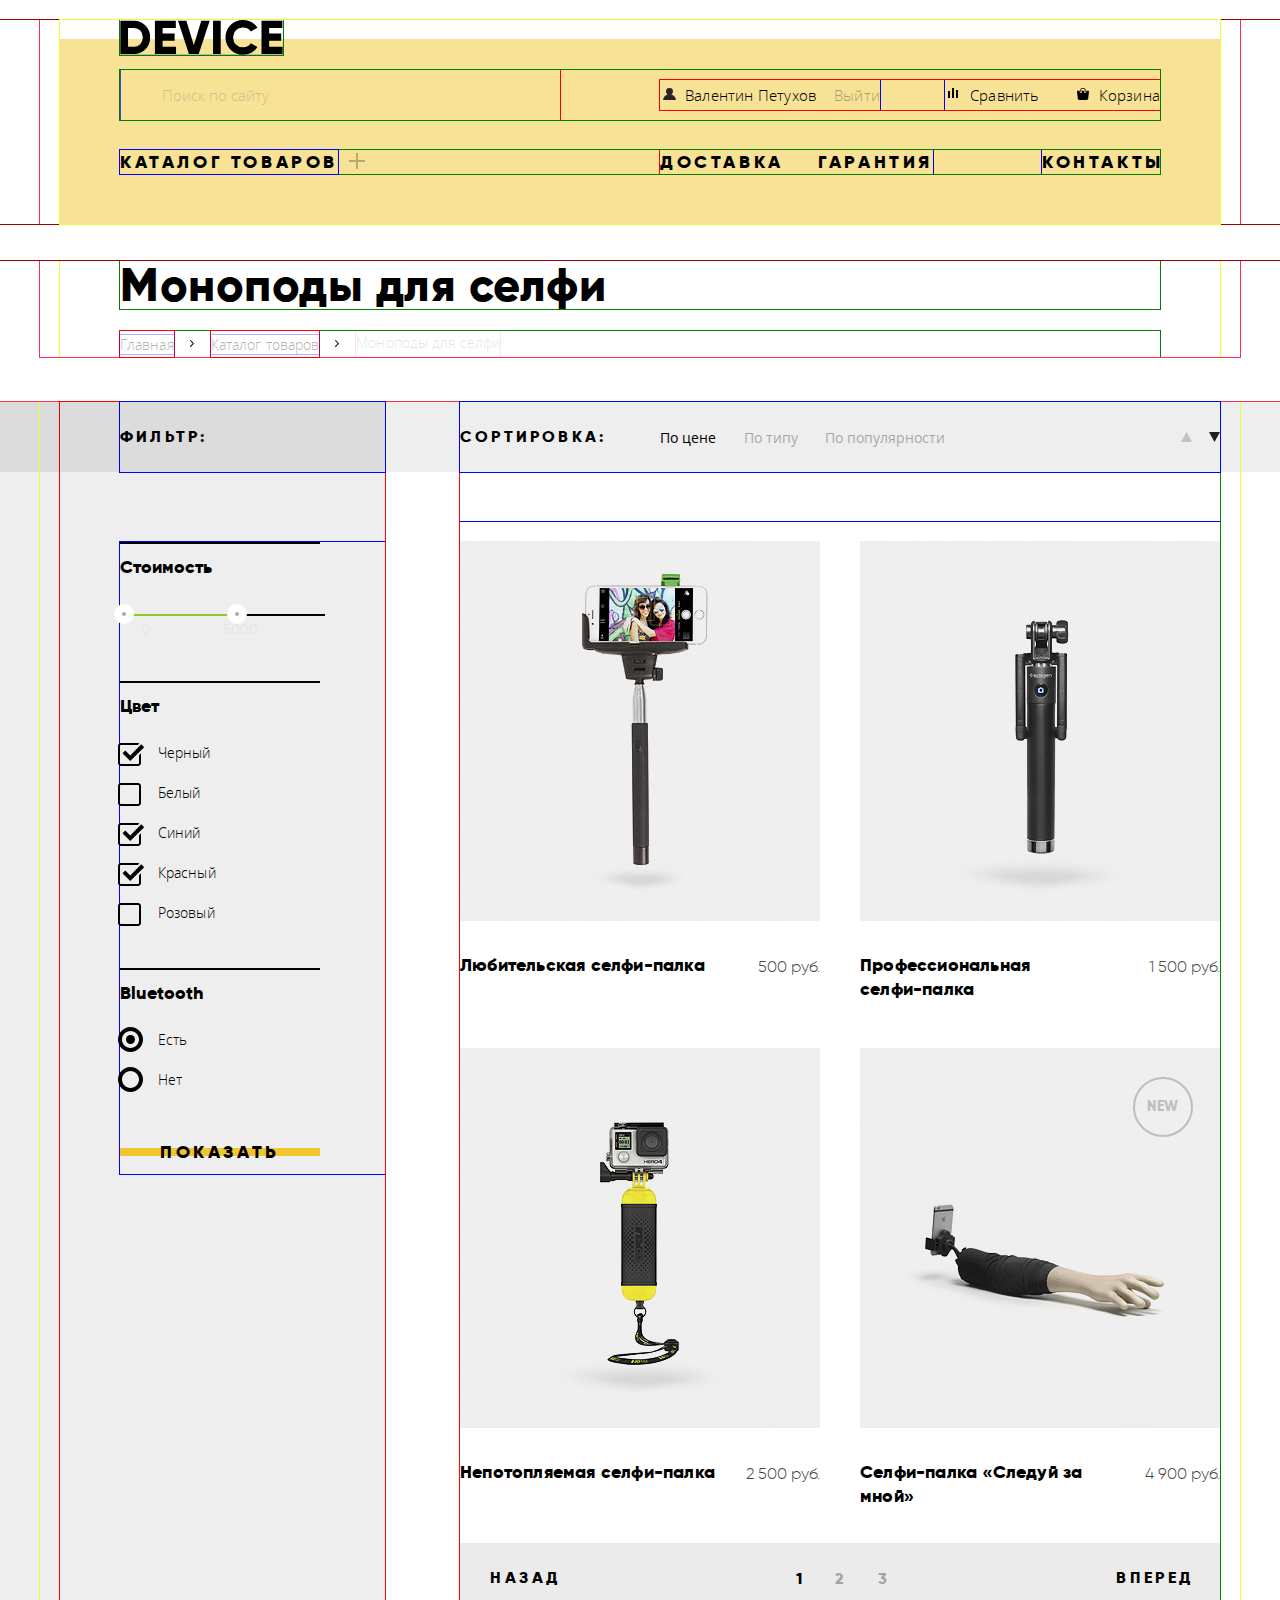
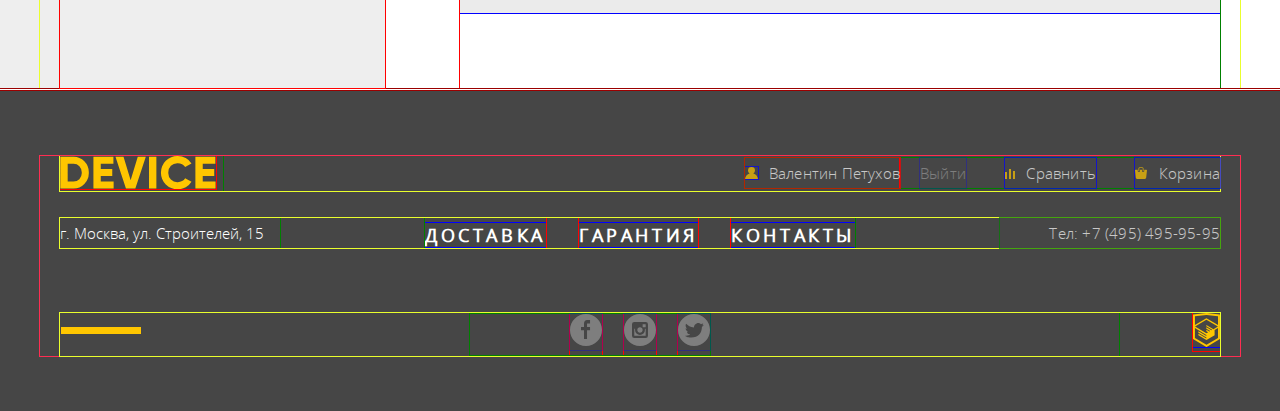
==== commit 0f922f81: "Доработка декоративных элементов" ====
--- a/catalog.html
+++ b/catalog.html
@@ -18,7 +18,7 @@
           <div class="user-navigation">
             <form class="search-form" action="https://echo.htmlacademy.ru" method="post">
               <label class="search" for="search"><span class="visually-hidden">Поиск</span></label>
-              <input type="search" id="search" name="search" placeholder="Поиск по сайту" autofocus>
+              <input type="search" id="search" name="search" placeholder="Поиск по сайту">
               <button class="button-search" type="submit">Найти</button>
             </form>
             <div class="user-menu">
@@ -297,4 +297,4 @@
 	  </div>
     </footer>
   </body>
-</html>+</html>
--- a/css/style.css
+++ b/css/style.css
@@ -39,7 +39,7 @@
   background-color: #ffffff;
 }
 
-/*body > *{
+body > *{
   outline: 1px solid rgb(155,0,0);
 }
 body > * > *{
@@ -56,7 +56,7 @@
 }
 body > * > * > * > * > * > *{
   outline: 1px solid blue;
-}*/
+}
 
 .visually-hidden {
   position: absolute;
@@ -78,14 +78,14 @@
   text-decoration: none;
   vertical-align: middle;
   letter-spacing: 0.2px;
-  
+
   color: #000000;
 }
 
 .button {
   display: inline-block;
   padding: 10px 30px;
-  
+
   font: inherit;
   text-align: center;
   text-transform: uppercase;
@@ -131,11 +131,11 @@
 }
 
 .inner-page .main-navigation {
-  padding-bottom: 45px;
+  padding-bottom: 50px;
 }
 
 .inner-page .main-header {
-  margin-bottom: 42px;
+  margin-bottom: 37px;
 }
 
 .main-header-logo,
@@ -150,7 +150,7 @@
   align-items: center;
 
   margin-top: 15px;
-  margin-bottom: 37px;
+  margin-bottom: 30px;
 
   font-family: "Open Sans", Arial, sans-serif;
   font-size: 15px;
@@ -167,7 +167,7 @@
 .main-menu {
   display: flex;
   justify-content: space-between;
-  
+
   width: 500px;
 }
 
@@ -244,7 +244,7 @@
   position: absolute;
   top: 8px;
   left: 3px;
-  
+
   width: 13px;
   height: 12px;
 
@@ -295,6 +295,13 @@
   background-repeat: no-repeat;
   background-position: 0 0;
   background-image: url("../img/plus.svg");
+  opacity: 0.3;
+}
+
+.catalog-link:hover::after,
+.catalog-link:focus::after,
+.catalog-link:active::after {
+  opacity: 0.3;
 }
 
 .catalog-links {
@@ -454,7 +461,7 @@
 
 .slider-controls label::before {
   content: "";
-  position: absolute;  
+  position: absolute;
   top: 0;
   left: 0;
   z-index: 1;
@@ -485,7 +492,7 @@
 }
 
 .inner-page h1 {
-  margin-bottom: 25px;
+  margin-bottom: 22px;
 
   font-size: 47px;
   line-height: 48px;
@@ -533,9 +540,10 @@
 }
 
 .slider h2 {
+  position: relative;
   margin-top: 100px;
   margin-bottom: 20px;
-  
+
   font-size: 47px;
   line-height: 56px;
   font-weight: 800;
@@ -548,7 +556,7 @@
   line-height: 24px;
   font-weight: 800;
   text-align: left;
-  
+
   letter-spacing: 0.2px;
 }
 
@@ -616,7 +624,7 @@
 
 .popular-list {
   margin: 0;
-  margin-bottom: 64px;
+  margin-bottom: 60px;
   padding: 0;
 
   list-style: none;
@@ -640,7 +648,7 @@
   justify-content: center;
   align-items: center;
 
-  margin-bottom: 33px;
+  margin-bottom: 32px;
 
   background-color: #f7e296;
 }
@@ -760,7 +768,7 @@
 }
 
 .logotypes {
-  margin-bottom: 85px;
+  margin-bottom: 95px;
 }
 
 .logotypes-list {
@@ -768,7 +776,7 @@
   justify-content: space-between;
   margin: 0;
   padding: 0;
-  
+
   list-style: none;
 }
 
@@ -810,16 +818,16 @@
 .index-columns {
   display: flex;
   justify-content: space-between;
-  margin-bottom: 80px;
+  margin-bottom: 82px;
 }
 
 .inner-page .index-columns {
-  margin-bottom: 0;
+  margin-bottom: 3px;
 }
 
 .info h2,
 .contact h2 {
-  padding-top: 15px;
+  padding-top: 13px;
   margin-bottom: 43px;
 }
 
@@ -867,13 +875,29 @@
   margin-bottom: 52px;
   margin-top: 65px;
   padding: 0;
-  padding-left: 35px;
-  
+  /*padding-left: 35px;*/
+
   list-style: none;
 
   font-size: 16px;
   line-height: 40px;
   font-weight: 800;
+}
+
+.info-item {
+  position: relative;
+  padding-left: 35px;
+}
+
+.info-item::before {
+  content: "";
+  position: absolute;
+  top: 16px;
+  left: 0;
+  width: 4px;
+  height: 4px;
+  border: 2px solid #e5e5e5;
+  border-radius: 50%;
 }
 
 .contact img {
@@ -1078,13 +1102,18 @@
 
 .filter fieldset {
   padding: 0;
+  padding-bottom: 39px;
+  margin: 0;
+  border: none;
+}
+
+.filter fieldset:nth-child(2) {
   padding-bottom: 35px;
-  border: none;
-}
-
-/*.filter fieldset:nth-child(2) {
-  padding-bottom: 35px;
-}*/
+}
+
+.filter fieldset:nth-child(3) {
+  padding-bottom: 30px;
+}
 
 .filter legend {
   position: relative;
@@ -1096,11 +1125,11 @@
 
 legend::before {
   content: "";
-  
+
   position: absolute;
   top: 0;
   left: 0;
-  
+
   width: 200px;
   height: 2px;
 
@@ -1131,7 +1160,7 @@
 
 .range-toggle {
   position: absolute;
-  top: -9px;
+  top: -10px;
   width: 4px;
   height: 4px;
 
@@ -1143,11 +1172,11 @@
 }
 
 .range-toggle-min {
-  left: 0;
+  left: -6px;
 }
 
 .range-toggle-max {
-  left: 55%;
+  left: 52%;
 }
 
 .price-controls .min-price,
@@ -1180,12 +1209,12 @@
 .filter ul {
   padding: 0;
   margin: 0;
-  
+
   list-style: none;
 }
 
 .filter-option {
-  padding-left: 45px;
+  padding-left: 38px;
 }
 
 .filter-option label {
@@ -1193,7 +1222,7 @@
   display: block;
   cursor: pointer;
   user-select: none;
-  
+
   font-family: "Open Sans", Arial, sans-serif;
   font-size: 14px;
   line-height: 40px;
@@ -1205,8 +1234,8 @@
 .filter-input-checkbox + label::before {
   content: "";
   position: absolute;
-  left: -42px;
-  top: 9px;
+  left: -40px;
+  top: 10px;
   width: 30px;
   height: 30px;
   background-image: url("../img/checkbox-off.svg");
@@ -1221,8 +1250,8 @@
 .filter-input-radio + label::before {
   content: "";
   position: absolute;
-  top: 6px;
-  left: -42px;
+  top: 7px;
+  left: -40px;
   width: 30px;
   height: 30px;
   background-image: url("../img/radio-off.svg");
@@ -1261,7 +1290,7 @@
   justify-content: space-between;
   flex-wrap: wrap;
   margin: 0;
-  margin-bottom: 5px;
+  margin-bottom: 7px;
   padding: 0;
 
   /*font-size: 0;*/
@@ -1308,10 +1337,10 @@
 
 .catalog-item .flag {
   position: absolute;
-  top: 47px;
+  top: 48px;
   right: 27px;
-  width: 60px;
-  height: 60px;
+  width: 56px;
+  height: 56px;
   text-indent: -1000px;
   overflow: hidden;
   z-index: 20;
@@ -1334,12 +1363,14 @@
 }
 
 .catalog-item-image {
-  margin-bottom: 10px;
+  margin-top: 19px;
+  margin-bottom: 8px;
 }
 
 .catalog-container {
   display: flex;
   justify-content: space-between;
+  align-items: flex-start;
 }
 
 .catalog-item h3 /*catalog-item-image*/{
@@ -1347,6 +1378,8 @@
 }
 
 .catalog-item-price {
+  padding-top: 4px;
+
   font-size: 16px;
   line-height: 24px;
   font-weight: 300;
@@ -1363,7 +1396,7 @@
   padding: 0;
   margin: 0;
 
-  font-family: OpenSans;
+  font-family: "Open Sans", Arial, sans-serif;
   font-size: 13px;
   line-height: 36px;
   font-weight: 300;
@@ -1394,7 +1427,7 @@
   font-weight: 800;
   text-transform: uppercase;
   letter-spacing: 3.6px;
-  
+
   background-color: #ebebeb;
 }
 
@@ -1409,7 +1442,7 @@
   height: 70px;
   margin: 0;
   padding: 0;
-  
+
   list-style: none;
 }
 
@@ -1436,9 +1469,12 @@
   opacity: 1;
 }
 
-.pagination-back,
+.pagination-back {
+  padding: 23px 30px;
+}
+
 .pagination-next {
-  padding: 23px 30px;
+  padding: 23px 26px;
 }
 
 .pagination-back:hover,
@@ -1616,14 +1652,14 @@
 
 .footer-bottom::before {
   content: "";
-  
+
   position: absolute;
   top: 14px;
   left: 1px;
-  
+
   width: 80px;
   height: 7px;
-  
+
   border-top: 7px solid #ffc600;
 }
 
@@ -1650,6 +1686,7 @@
   padding: 8px 0;
   padding-left: 40px;
   width: 355px;
+  /*height: 48px;*/
 
   font-family: "Open Sans", Arial, sans-serif;
   font-size: 15px;
@@ -1658,33 +1695,11 @@
   color: #000000;
 
   background-color: #f7e296;
-  border: none;
+  border: 2px solid transparent;
+  /*border: none;*/
   outline: none;
   opacity: 0.3;
-}
-
-.search-form input[type="search"]:hover {
-  opacity: 0.6;
-}
-
-.search-form input[type="search"]:focus {
-  border-bottom: 2px solid #000000;
-  opacity: 1;
-}
-
-input[type="search"]:focus ~ .button-search {
-  display: block;
-}
-
-.button-search:hover,
-.button-search:focus {
-  color: #ffffff;
-  background-color: #000000;
-}
-
-.button-search:active {
-  color: #6a6a6a;
-  background-color: #000000;
+  /*box-sizing: border-box;*/
 }
 
 .search-icon {
@@ -1694,6 +1709,30 @@
   opacity: 1;
 }
 
+.search-form input[type="search"]:hover {
+  opacity: 0.6;
+}
+
+.search-form input[type="search"]:focus {
+  border-bottom: 2px solid #000000;
+  opacity: 1;
+}
+
+input[type="search"]:focus ~ .button-search {
+  display: block;
+}
+
+.button-search:hover,
+.button-search:focus {
+  color: #ffffff;
+  background-color: #000000;
+}
+
+.button-search:active {
+  color: #6a6a6a;
+  background-color: #000000;
+}
+
 .button-search {
   display: none;
   margin: 0;
@@ -1706,11 +1745,59 @@
 }
 
 .modal {
+  position: fixed;
+
+  color: #000000;
+
   background-color: #ffffff;
+  box-shadow: 0 10px 20px rgba(0, 0, 0, 0.2);
 }
 
 .modal-feedback {
-  width: 300px;
+  top: 120px;
+  left: 50%;
+
+  width: 960px;
+  height: 555px;
+  /*margin-left: -230px;*/
+  padding: 95px 100px;
+  transform: translateX(-50%);
+  box-sizing: border-box;
+}
+
+.modal-close {
+  position: absolute;
+  top: 24px;
+  right: 22px;
+
+  width: 56px;
+  height: 56px;
+
+  font-size: 0;
+
+  background-color: transparent;
+  background-image: url("../img/modal-close.svg");
+  background-position: 0 0;
+  background-repeat: no-repeat;
+  border: 0;
+
+  cursor: pointer;
+}
+
+.modal-map {
+  top: 120px;
+  left: 50%;
+  width: 960px;
+  height: 560px;
+  margin: 0;
+  padding: 0;
+  transform: translateX(-50%);
+  box-sizing: border-box;
+}
+
+.modal-map p {
+  margin: 0;
+  padding: 0;
 }
 
 .feedback-form {
@@ -1719,10 +1806,10 @@
   flex-wrap: wrap;
   justify-content: space-between;
   width: 760px;
-  margin-top: 80px;
+  /*margin-top: 80px;
   margin-left: 100px;
   margin-right: 100px;
-  margin-bottom: 70px;
+  margin-bottom: 70px;*/
 }
 
 .feedback-form .container-mini {
@@ -1732,13 +1819,13 @@
 .feedback-item {
   min-width: 360px;
   margin: 0;
-  margin-bottom: 35px;
+  margin-bottom: 32px;
 }
 
 .feedback-item label {
   display: block;
   margin-bottom: 9px;
-  
+
   font: inherit;
   font-weight: 800;
 }
@@ -1750,7 +1837,7 @@
   padding-top: 13px;
   padding-left: 20px;
   padding-bottom: 17px;
-  
+
   font-family: "Open Sans", Arial, sans-serif;
   font-size: 14px;
   line-height: 18px;
@@ -1786,4 +1873,4 @@
 .feedback-item textarea:invalid {
   background-color: #edb5b5;
   border: none;
-}+}
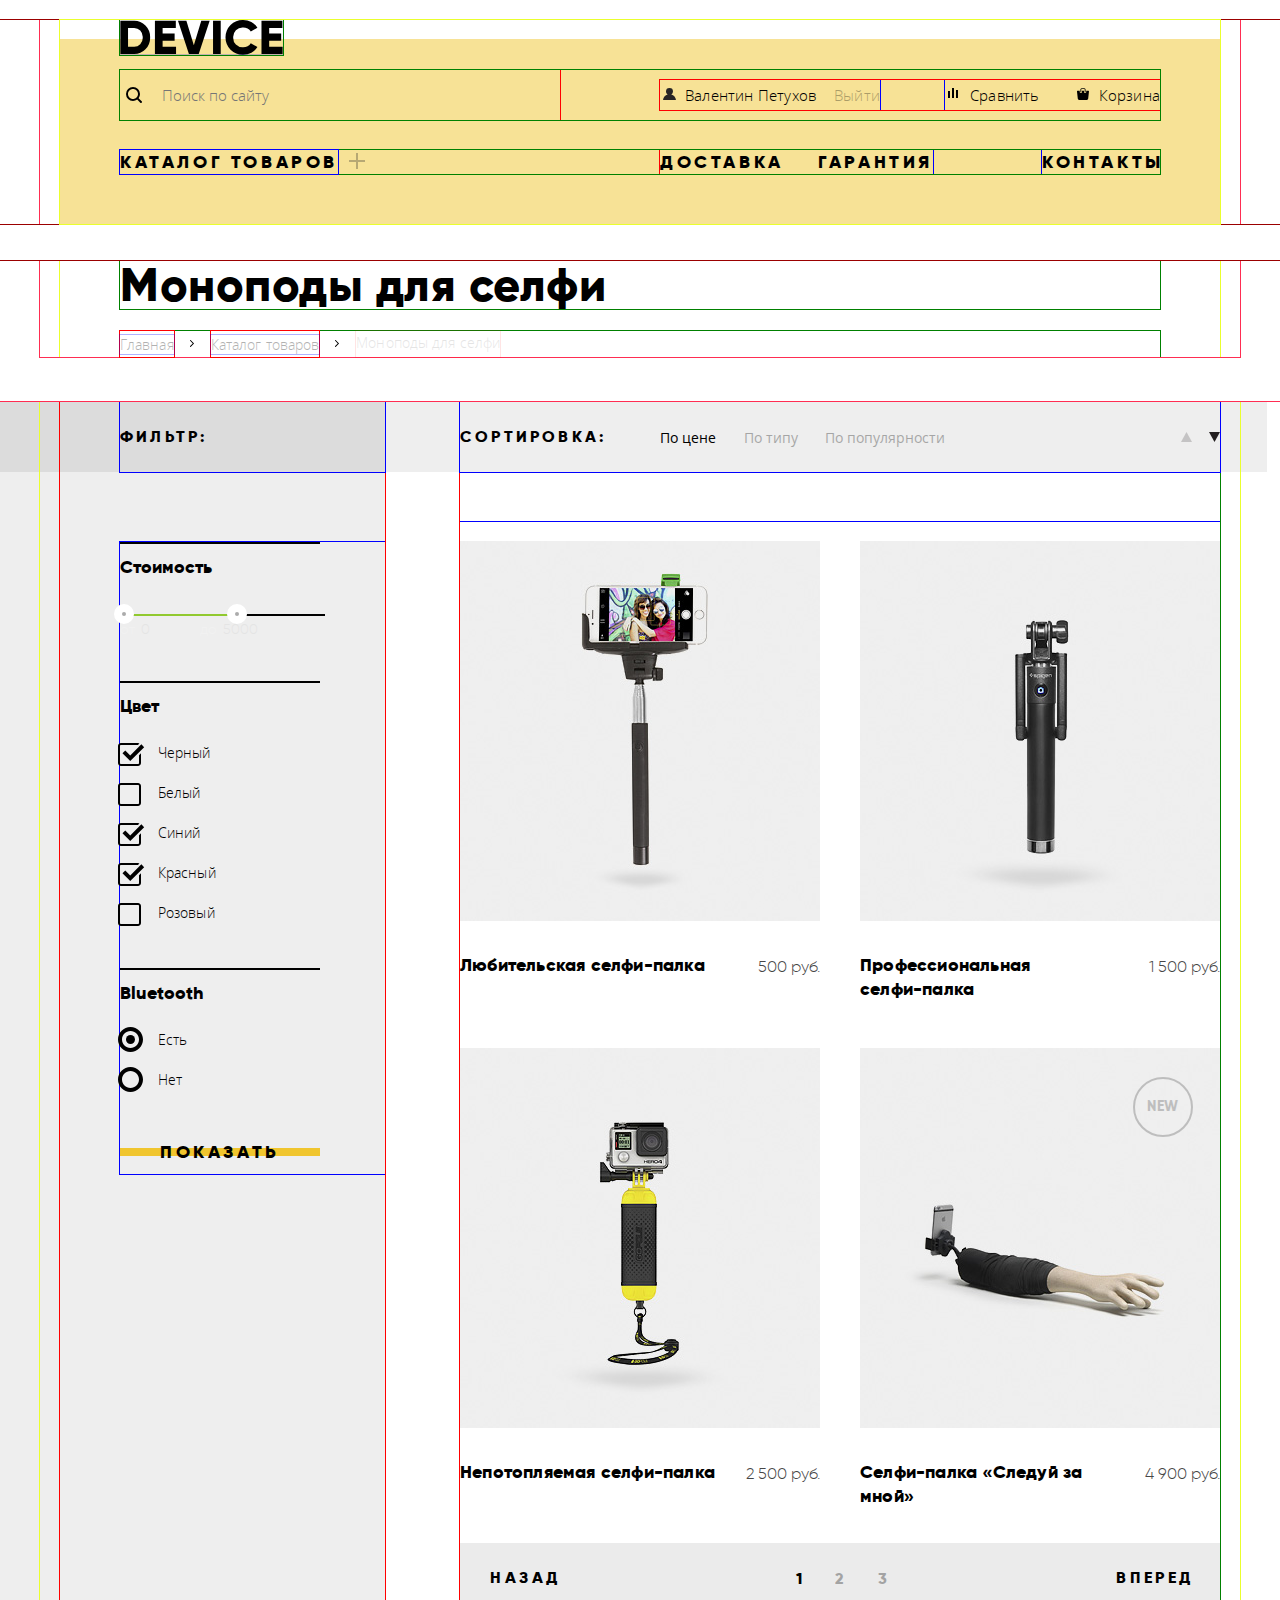
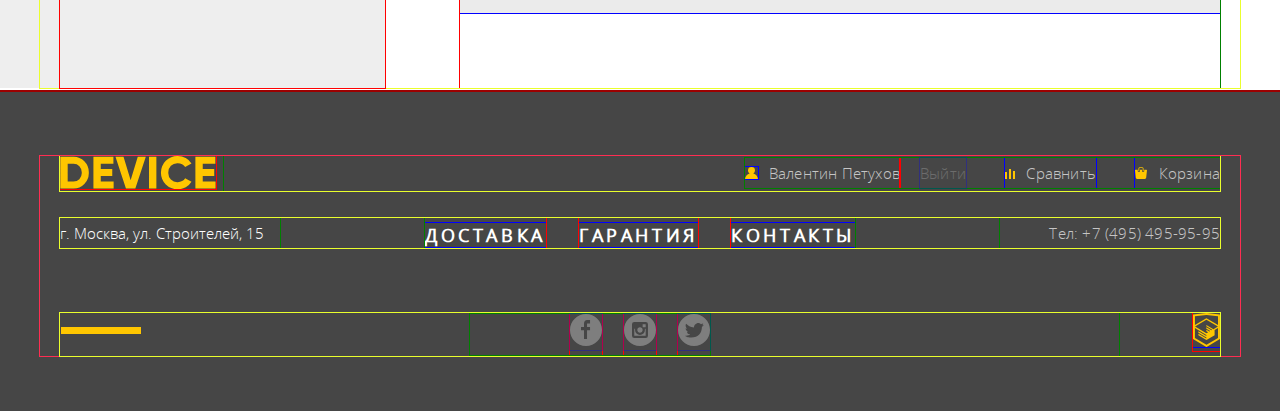
==== commit 5f7cd5f6: "Убран скролл и добавлены изменения в футере" ====
--- a/catalog.html
+++ b/catalog.html
@@ -18,7 +18,7 @@
           <div class="user-navigation">
             <form class="search-form" action="https://echo.htmlacademy.ru" method="post">
               <label class="search" for="search"><span class="visually-hidden">Поиск</span></label>
-              <input type="search" id="search" name="search" placeholder="Поиск по сайту">
+              <input class="search-icon" type="search" id="search" name="search" placeholder="Поиск по сайту">
               <button class="button-search" type="submit">Найти</button>
             </form>
             <div class="user-menu">
@@ -64,7 +64,7 @@
     <main>
 
       <div class="container">
-	    <div class="main-title-wrapper">
+        <div class="main-title-wrapper">
           <h1>Моноподы для селфи</h1>
 
           <ul class="breadcrumbs">
@@ -72,166 +72,166 @@
             <li><a href="catalog.html">Каталог товаров</a></li>
             <li class="breadcrumbs-current">Моноподы для селфи</li>
           </ul>
-		</div>
-	  </div>
+        </div>
+      </div>
 
       <div class="main-content-wrapper">
-	  <div class="container">
-	  <div class="index-columns">
-      <section class="filters">
-        <h2>Фильтр:</h2>
-        <form class="filter" method="get" action="https://echo.htmlacademy.ru">
-          <fieldset>
-            <legend>Стоимость</legend>
-            <!--<input class="filter-input filter-input-range" type="range" name="cost" id="filter-cost" min="0" max="700">
-            <label class="visually-hidden" for="filter-cost">Стоимость</label>-->
-            <div class="filter-range">
-              <!--<div class="filter-range-title">Стоимость в сутки (р):</div>-->
-                <div class="range-controls">
-                <div class="scale">
-                  <div class="bar"></div>
+        <div class="container">
+          <div class="index-columns">
+            <section class="filters">
+              <h2>Фильтр:</h2>
+              <form class="filter" method="get" action="https://echo.htmlacademy.ru">
+                <fieldset>
+                  <legend>Стоимость</legend>
+                  <!--<input class="filter-input filter-input-range" type="range" name="cost" id="filter-cost" min="0" max="700">
+                  <label class="visually-hidden" for="filter-cost">Стоимость</label>-->
+                  <div class="filter-range">
+                  <!--<div class="filter-range-title">Стоимость в сутки (р):</div>-->
+                    <div class="range-controls">
+                      <div class="scale">
+                        <div class="bar"></div>
+                      </div>
+                      <div class="range-toggle range-toggle-min"></div>
+                      <div class="range-toggle range-toggle-max"></div>
+                      <div class="price-controls">
+                        <label class="min-price">от <input type="text" name="min-price" value="0"></label>
+                        <label class="max-price">до <input type="text" name="max-price" value="5000"></label>
+                      </div>
+                    </div>
+                  </div>
+                </fieldset>
+                <fieldset>
+                  <legend>Цвет</legend>
+                  <ul>
+                    <li class="filter-option">
+                      <input class="visually-hidden filter-input filter-input-checkbox" type="checkbox" name="black" id="filter-black" checked>
+                      <label for="filter-black">Черный</label>
+                    </li>
+                    <li class="filter-option">
+                      <input class="visually-hidden filter-input filter-input-checkbox" type="checkbox" name="white" id="filter-white">
+                      <label for="filter-white">Белый</label>
+                    </li>
+                    <li class="filter-option">
+                      <input class="visually-hidden filter-input filter-input-checkbox" type="checkbox" name="blue" id="filter-blue" checked>
+                      <label for="filter-blue">Синий</label>
+                    </li>
+                    <li class="filter-option">
+                      <input class="visually-hidden filter-input filter-input-checkbox" type="checkbox" name="red" id="filter-red" checked>
+                      <label for="filter-red">Красный</label>
+                    </li>
+                    <li class="filter-option">
+                      <input class="visually-hidden filter-input filter-input-checkbox" type="checkbox" name="pink" id="filter-pink">
+                      <label for="filter-pink">Розовый</label>
+                    </li>
+                  </ul>
+                </fieldset>
+                <fieldset>
+                  <legend>Bluetooth</legend>
+                  <ul>
+                    <li class="filter-option">
+                      <input class="visually-hidden filter-input filter-input-radio" type="radio" name="bluetooth-group" value="yes" id="filter-yes" checked>
+                      <label for="filter-yes">Есть</label>
+                    </li>
+                    <li class="filter-option">
+                      <input class="visually-hidden filter-input filter-input-radio" type="radio" name="bluetooth-group" value="no" id="filter-no">
+                      <label for="filter-no">Нет</label>
+                    </li>
+                </fieldset>
+                <button type="submit" class="filter-button button btn-transparent">Показать</button>
+              </form>
+            </section>
+
+            <div class="sort-wrapper">
+              <section class="sort">
+                <div class="container-sort">
+                  <h2>Сортировка:</h2>
+                  <ul class="sort-list">
+                    <li class="sort-item click"><a href="#">По цене</a></li>
+                    <li class="sort-item"><a href="#">По типу</a></li>
+                    <li class="sort-item"><a href="#">По популярности</a></li>
+                  </ul>
                 </div>
-              <div class="range-toggle range-toggle-min"></div>
-              <div class="range-toggle range-toggle-max"></div>
-              <div class="price-controls">
-                <label class="min-price">от <input type="text" name="min-price" value="0"></label>
-                <label class="max-price">до <input type="text" name="max-price" value="5000"></label>
-              </div>
-            </div>
-          </div>
-          </fieldset>
-          <fieldset>
-            <legend>Цвет</legend>
-            <ul>
-              <li class="filter-option">
-                <input class="visually-hidden filter-input filter-input-checkbox" type="checkbox" name="black" id="filter-black" checked>
-                <label for="filter-black">Черный</label>
-              </li>
-              <li class="filter-option">
-                <input class="visually-hidden filter-input filter-input-checkbox" type="checkbox" name="white" id="filter-white">
-                <label for="filter-white">Белый</label>
-              </li>
-              <li class="filter-option">
-                <input class="visually-hidden filter-input filter-input-checkbox" type="checkbox" name="blue" id="filter-blue" checked>
-                <label for="filter-blue">Синий</label>
-              </li>
-              <li class="filter-option">
-                <input class="visually-hidden filter-input filter-input-checkbox" type="checkbox" name="red" id="filter-red" checked>
-                <label for="filter-red">Красный</label>
-              </li>
-              <li class="filter-option">
-                <input class="visually-hidden filter-input filter-input-checkbox" type="checkbox" name="pink" id="filter-pink">
-                <label for="filter-pink">Розовый</label>
-              </li>
-            </ul>
-          </fieldset>
-          <fieldset>
-            <legend>Bluetooth</legend>
-            <ul>
-              <li class="filter-option">
-                <input class="visually-hidden filter-input filter-input-radio" type="radio" name="bluetooth-group" value="yes" id="filter-yes" checked>
-                <label for="filter-yes">Есть</label>
-              </li>
-              <li class="filter-option">
-                <input class="visually-hidden filter-input filter-input-radio" type="radio" name="bluetooth-group" value="no" id="filter-no">
-                <label for="filter-no">Нет</label>
-              </li>
-          </fieldset>
-          <button type="submit" class="filter-button button btn-transparent">Показать</button>
-        </form>
-      </section>
-
-	  <div class="sort-wrapper">
-	  <section class="sort">
-        <div class="container-sort">
-          <h2>Сортировка:</h2>
-          <ul class="sort-list">
-            <li class="sort-item click"><a href="#">По цене</a></li>
-            <li class="sort-item"><a href="#">По типу</a></li>
-            <li class="sort-item"><a href="#">По популярности</a></li>
-          </ul>
-        </div>
-		<div class="container-mini">
-          <a class="button button-top" href="#"><span class="visually-hidden">Вверх</span></a>
-          <a class="button button-bottom click" href="#"><span class="visually-hidden">Вниз</span></a>
-		</div>
-      </section>
-
-      <section class="catalog">
-        <h2 class="visually-hidden">Моноподы для селфи</h2>
-        <ul div class="catalog-list">
-          <!--<div class="row">-->
-            <li class="catalog-item">
-              <div class="flag">NEW</div>
-              <div class="actions">
-                <a href="#" class="buy button">В корзину</a>
-                <a href="#" class="add">Добавить к сравнению</a>
-              </div>
-              <p class="catalog-item-image">
-                <img src="img/item-1.jpg" width="360" height="380" alt="Любительская селфи-палка">
-              </p>
-              <div class="catalog-container">
-                <h3 class="popular-item-title">Любительская селфи-палка</h3>
-                <p class="catalog-item-price">500 руб.</p>
-              </div>
-            </li>
-            <li class="catalog-item">
-              <div class="flag">NEW</div>
-              <div class="actions">
-                <a href="#" class="buy button">В корзину</a>
-                <a href="#" class="add">Добавить к сравнению</a>
-              </div>
-              <p class="catalog-item-image">
-                <img src="img/item-2.jpg" width="360" height="380" alt="Профессиональная селфи-палка">
-              </p>
-              <div class="catalog-container">
-                <h3 class="popular-item-title">Профессиональная селфи-палка</h3>
-                <p class="catalog-item-price">1 500 руб.</p>
-              </div>
-            </li>
-            <li class="catalog-item">
-              <div class="flag">NEW</div>
-              <div class="actions">
-                <a href="#" class="buy button">В корзину</a>
-                <a href="#" class="add">Добавить к сравнению</a>
-              </div>
-              <p class="catalog-item-image">
-                <img src="img/item-3.jpg" width="360" height="380" alt="Непотопляемая селфи-палка">
-              </p>
-              <div class="catalog-container">
-                <h3 class="popular-item-title">Непотопляемая селфи-палка</h3>
-                <p class="catalog-item-price">2 500 руб.</p>
-              </div>
-            </li>
-            <li class="catalog-item">
-              <div class="flag flag-new">NEW</div>
-              <div class="actions">
-                <a href="#" class="buy button">В корзину</a>
-                <a href="#" class="add">Добавить к сравнению</a>
-              </div>
-              <p class="catalog-item-image">
-                <img src="img/item-4.jpg" width="360" height="380" alt="Селфи-палка «Следуй за мной»">
-              </p>
-              <div class="catalog-container">
-                <h3 class="popular-item-title">Селфи-палка «Следуй за мной»</h3>
-                <p class="catalog-item-price">4 900 руб.</p>
-              </div>
-            </li>
-          <!--</div>-->
-        </ul>
-        <div class="pagination">
-          <a class="pagination-back" href="#">Назад</a>
-          <ul class="pagination-list">
-            <li class="pagination-item pagination-item-current"><a>1</a></li>
-            <li class="pagination-item"><a href="#">2</a></li>
-            <li class="pagination-item"><a href="#">3</a></li>
-          </ul>
-          <a class="pagination-next" href="#">Вперед</a>
-        </div>
-      </section>
-      </div>
-      </div>
-      </div>
+                <div class="container-mini">
+                  <a class="button button-top" href="#"><span class="visually-hidden">Вверх</span></a>
+                  <a class="button button-bottom click" href="#"><span class="visually-hidden">Вниз</span></a>
+                </div>
+              </section>
+
+              <section class="catalog">
+                <h2 class="visually-hidden">Моноподы для селфи</h2>
+                <ul div class="catalog-list">
+                <!--<div class="row">-->
+                  <li class="catalog-item">
+                    <div class="flag">NEW</div>
+                    <div class="actions">
+                      <a href="#" class="buy button">В корзину</a>
+                      <a href="#" class="add">Добавить к сравнению</a>
+                    </div>
+                    <p class="catalog-item-image">
+                      <img src="img/item-1.jpg" width="360" height="380" alt="Любительская селфи-палка">
+                    </p>
+                    <div class="catalog-container">
+                      <h3 class="popular-item-title">Любительская селфи-палка</h3>
+                      <p class="catalog-item-price">500 руб.</p>
+                    </div>
+                  </li>
+                  <li class="catalog-item">
+                    <div class="flag">NEW</div>
+                    <div class="actions">
+                      <a href="#" class="buy button">В корзину</a>
+                      <a href="#" class="add">Добавить к сравнению</a>
+                    </div>
+                    <p class="catalog-item-image">
+                      <img src="img/item-2.jpg" width="360" height="380" alt="Профессиональная селфи-палка">
+                    </p>
+                    <div class="catalog-container">
+                      <h3 class="popular-item-title">Профессиональная селфи-палка</h3>
+                      <p class="catalog-item-price">1 500 руб.</p>
+                    </div>
+                  </li>
+                  <li class="catalog-item">
+                    <div class="flag">NEW</div>
+                    <div class="actions">
+                      <a href="#" class="buy button">В корзину</a>
+                      <a href="#" class="add">Добавить к сравнению</a>
+                    </div>
+                    <p class="catalog-item-image">
+                      <img src="img/item-3.jpg" width="360" height="380" alt="Непотопляемая селфи-палка">
+                    </p>
+                    <div class="catalog-container">
+                      <h3 class="popular-item-title">Непотопляемая селфи-палка</h3>
+                      <p class="catalog-item-price">2 500 руб.</p>
+                    </div>
+                  </li>
+                  <li class="catalog-item">
+                    <div class="flag flag-new">NEW</div>
+                    <div class="actions">
+                      <a href="#" class="buy button">В корзину</a>
+                      <a href="#" class="add">Добавить к сравнению</a>
+                    </div>
+                    <p class="catalog-item-image">
+                      <img src="img/item-4.jpg" width="360" height="380" alt="Селфи-палка «Следуй за мной»">
+                    </p>
+                    <div class="catalog-container">
+                      <h3 class="popular-item-title">Селфи-палка «Следуй за мной»</h3>
+                      <p class="catalog-item-price">4 900 руб.</p>
+                    </div>
+                  </li>
+                  <!--</div>-->
+                </ul>
+                <div class="pagination">
+                  <a class="pagination-back" href="#">Назад</a>
+                  <ul class="pagination-list">
+                    <li class="pagination-item pagination-item-current"><a>1</a></li>
+                    <li class="pagination-item"><a href="#">2</a></li>
+                    <li class="pagination-item"><a href="#">3</a></li>
+                  </ul>
+                  <a class="pagination-next" href="#">Вперед</a>
+                </div>
+              </section>
+            </div>
+          </div>
+        </div>
       </div>
     </main>
     <footer class="main-footer">
@@ -274,27 +274,27 @@
         <div class="footer-bottom">
           <ul class="footer-social">
             <li><a class="social-button" href="#"><span class="visually-hidden">Фейсбук</span>
-			  <svg xmlns="http://www.w3.org/2000/svg" width="32" height="32" viewBox="0 0 32 32"><path fill="#FFF" d="M16 0C7.164 0 0 7.163 0 16s7.164 16 16 16c8.837 0 16-7.164 16-16S24.837 0 16 0zm4.062 9.455h-3.021v3.444h3.021v3.445h-3.021v8.61H14.02v-8.61H11v-3.445h3.021V9.455c0-1.902 1.353-3.445 3.021-3.445h3.021v3.445z"/>
-			  </svg>
-			</a></li>
+              <svg xmlns="http://www.w3.org/2000/svg" width="32" height="32" viewBox="0 0 32 32"><path fill="#FFF" d="M16 0C7.164 0 0 7.163 0 16s7.164 16 16 16c8.837 0 16-7.164 16-16S24.837 0 16 0zm4.062 9.455h-3.021v3.444h3.021v3.445h-3.021v8.61H14.02v-8.61H11v-3.445h3.021V9.455c0-1.902 1.353-3.445 3.021-3.445h3.021v3.445z"/>
+              </svg>
+            </a></li>
             <li><a class="social-button" href="#"><span class="visually-hidden">Инстаграм</span>
-			  <svg xmlns="http://www.w3.org/2000/svg" width="32" height="32" viewBox="0 0 32 32"><g fill="#FFF"><path d="M20.916 16a4.938 4.938 0 1 1-9.877 0c0-.394.051-.773.138-1.14h-.897v6.838h11.396V14.86h-.897c.086.367.137.746.137 1.14z"/><path d="M15.978 18.659c1.466 0 2.659-1.193 2.659-2.659s-1.193-2.659-2.659-2.659c-1.466 0-2.659 1.193-2.659 2.659s1.192 2.659 2.659 2.659zM18.637 10.302h3.039v3.039h-3.039z"/><path d="M16 0C7.164 0 0 7.164 0 16c0 8.837 7.164 16 16 16 8.837 0 16-7.163 16-16 0-8.836-7.163-16-16-16zm7.955 21.698a2.285 2.285 0 0 1-2.279 2.279H10.279A2.285 2.285 0 0 1 8 21.698V10.302a2.286 2.286 0 0 1 2.279-2.279h11.396a2.286 2.286 0 0 1 2.279 2.279v11.396z"/></g>
-			  </svg>
-			</a></li>
+              <svg xmlns="http://www.w3.org/2000/svg" width="32" height="32" viewBox="0 0 32 32"><g fill="#FFF"><path d="M20.916 16a4.938 4.938 0 1 1-9.877 0c0-.394.051-.773.138-1.14h-.897v6.838h11.396V14.86h-.897c.086.367.137.746.137 1.14z"/><path d="M15.978 18.659c1.466 0 2.659-1.193 2.659-2.659s-1.193-2.659-2.659-2.659c-1.466 0-2.659 1.193-2.659 2.659s1.192 2.659 2.659 2.659zM18.637 10.302h3.039v3.039h-3.039z"/><path d="M16 0C7.164 0 0 7.164 0 16c0 8.837 7.164 16 16 16 8.837 0 16-7.163 16-16 0-8.836-7.163-16-16-16zm7.955 21.698a2.285 2.285 0 0 1-2.279 2.279H10.279A2.285 2.285 0 0 1 8 21.698V10.302a2.286 2.286 0 0 1 2.279-2.279h11.396a2.286 2.286 0 0 1 2.279 2.279v11.396z"/></g>
+              </svg>
+            </a></li>
             <li><a class="social-button" href="#"><span class="visually-hidden">Твиттер</span>
-			  <svg xmlns="http://www.w3.org/2000/svg" width="32" height="32" viewBox="0 0 32 32"><path fill="#FFF" d="M16 0C7.164 0 0 7.164 0 16c0 8.837 7.164 16 16 16 8.837 0 16-7.163 16-16 0-8.836-7.163-16-16-16zm7.944 12.809c-.251 6.516-3.463 10.832-10.992 10.702h-.486c-.447 0-4.543-.443-5.344-1.823 2.479.19 4.247-.406 5.12-1.136-1.048-.289-2.923-.461-3.251-2.848.384.104.618.221 1.299.113-1.307-.824-2.758-1.519-2.679-3.643.311.317 1.164.518 1.46.457-.768-.233-2.149-3.244-.974-4.781 1.984 1.79 4.075 3.482 7.804 3.643.227-2.214 1.24-3.699 3.168-4.325 1.84-.479 3.255.26 3.901 1.138.737-.224 1.453-.466 2.193-.685-.004.833-.569 1.463-.935 1.709.747.165 1.423-.475 1.423-.475-.184.963-1.094 1.725-1.707 1.954z"/>
-			  </svg>
-			</a></li>
+              <svg xmlns="http://www.w3.org/2000/svg" width="32" height="32" viewBox="0 0 32 32"><path fill="#FFF" d="M16 0C7.164 0 0 7.164 0 16c0 8.837 7.164 16 16 16 8.837 0 16-7.163 16-16 0-8.836-7.163-16-16-16zm7.944 12.809c-.251 6.516-3.463 10.832-10.992 10.702h-.486c-.447 0-4.543-.443-5.344-1.823 2.479.19 4.247-.406 5.12-1.136-1.048-.289-2.923-.461-3.251-2.848.384.104.618.221 1.299.113-1.307-.824-2.758-1.519-2.679-3.643.311.317 1.164.518 1.46.457-.768-.233-2.149-3.244-.974-4.781 1.984 1.79 4.075 3.482 7.804 3.643.227-2.214 1.24-3.699 3.168-4.325 1.84-.479 3.255.26 3.901 1.138.737-.224 1.453-.466 2.193-.685-.004.833-.569 1.463-.935 1.709.747.165 1.423-.475 1.423-.475-.184.963-1.094 1.725-1.707 1.954z"/>
+              </svg>
+            </a></li>
           </ul>
           <div class="footer-copyright">
             <a href="https://htmlacademy.ru">
-			  <svg class="logo-html" xmlns="http://www.w3.org/2000/svg" width="26.943" height="34.09" viewBox="0 0 26.943 34.09"><path fill="#FFC600" d="M13.62.017L13.472 0 0 1.412v24.661l13.473 8.017 13.43-7.99.042-.025V1.412L13.62.017zm11.399 12.11L13.495 5.334l-.001-.104-.087.05-.088-.056v.109L1.925 12.118V3.147l11.548-1.212L25.02 3.147v8.98zm-11.614-5.34L24.923 13.5l-4.479 2.64-7.093-4.221-.014 1.415 5.904 3.513-.86.507-5.03-2.992-.014 1.415 3.827 2.275-.782.523-3.031-1.787-.014 1.413 1.853 1.091-1.8 1.081-11.356-6.751 11.371-6.835zm-11.48 8.34l11.411 6.791.016 1.044-7.942-4.728-.015 1.416 7.979 4.795.018 1.076-7.973-4.74-.013 1.414 8.021 4.822.046.025 8.143-4.872-.011-5.177 3.415-2.036v10.021L13.472 31.85 1.925 24.979v-9.852z"/>
-			  </svg>
-			  <span class="visually-hidden">HTML Academy</span>
-			</a>
-          </div>
-        </div>
-	  </div>
+              <svg class="logo-html" xmlns="http://www.w3.org/2000/svg" width="26.943" height="34.09" viewBox="0 0 26.943 34.09"><path fill="#FFC600" d="M13.62.017L13.472 0 0 1.412v24.661l13.473 8.017 13.43-7.99.042-.025V1.412L13.62.017zm11.399 12.11L13.495 5.334l-.001-.104-.087.05-.088-.056v.109L1.925 12.118V3.147l11.548-1.212L25.02 3.147v8.98zm-11.614-5.34L24.923 13.5l-4.479 2.64-7.093-4.221-.014 1.415 5.904 3.513-.86.507-5.03-2.992-.014 1.415 3.827 2.275-.782.523-3.031-1.787-.014 1.413 1.853 1.091-1.8 1.081-11.356-6.751 11.371-6.835zm-11.48 8.34l11.411 6.791.016 1.044-7.942-4.728-.015 1.416 7.979 4.795.018 1.076-7.973-4.74-.013 1.414 8.021 4.822.046.025 8.143-4.872-.011-5.177 3.415-2.036v10.021L13.472 31.85 1.925 24.979v-9.852z"/>
+              </svg>
+              <span class="visually-hidden">HTML Academy</span>
+            </a>
+          </div>
+        </div>
+      </div>
     </footer>
   </body>
 </html>
--- a/css/style.css
+++ b/css/style.css
@@ -138,6 +138,11 @@
   margin-bottom: 37px;
 }
 
+.main-content-wrapper {
+  min-width: 1200px;
+  overflow: hidden;
+}
+
 .main-header-logo,
 .main-footer-logo {
   width: 163px;
@@ -214,14 +219,32 @@
 }
 
 .main-header a:hover,
-.main-header a:focus,
-.main-footer .main-footer-logo:hover,
-.main-footer .main-footer-logo:focus {
+.main-header a:focus {
+  color: rgba(0, 0, 0, 0.6); /*opacity: 0.6;*/
+}
+
+.main-header a:active {
+  color: rgba(0, 0, 0, 0.3); /*opacity: 0.3;*/
+}
+
+.main-header a:hover::before,
+.main-header a:focus::before {
   opacity: 0.6;
 }
 
-.main-header a:active,
-.main-footer .main-footer-logo:active {
+.main-header a:active::before {
+  opacity: 0.3;
+}
+
+.main-header-logo:hover,
+.main-header-logo:focus,
+.main-footer-logo:hover,
+.main-footer-logo:focus {
+  opacity: 0.6;
+}
+
+.main-header-logo:active,
+.main-footer-logo:active {
   opacity: 0.3;
 }
 
@@ -298,11 +321,11 @@
   opacity: 0.3;
 }
 
-.catalog-link:hover::after,
+/*.catalog-link:hover::after,
 .catalog-link:focus::after,
 .catalog-link:active::after {
   opacity: 0.3;
-}
+}*/
 
 .catalog-links {
   position: relative;
@@ -999,9 +1022,9 @@
   right: 0;
   bottom: 0;
   left: 0;
-  z-index: -1;
-  margin-left: calc(50% - 50vw);
-  margin-right: calc(50% - 50vw);
+  z-index: -2;
+  margin-left: calc(70% - 50vw);
+  margin-right: calc(78% - 50vw);
   background-color: #eeeeee;
 }
 
@@ -1508,27 +1531,32 @@
 }
 
 .main-footer a {
-  color: #ffffff;
-
-  opacity: 0.7;
-}
-
-.main-footer .main-footer-logo {
+  color: rgba(255, 255, 255, 0.7);
+}
+
+/*.main-footer .main-footer-logo {
   opacity: 1;
-}
+}*/
 
 .main-footer a:hover,
 .main-footer a:focus {
-  opacity: 1;
-}
-
-.main-footer a:active{
+  /*opacity: 1;*/
+  color: rgba(255, 255, 255, 1);
+}
+
+.main-footer a:active {
+  /*opacity: 0.3;*/
+  color: rgba(255, 255, 255, 0.3);
+}
+
+.main-footer a:hover .color-svg,
+.main-footer a:focus .color-svg {
+  opacity: 0.6;
+}
+
+.main-footer a:active .color-svg {
   opacity: 0.3;
 }
-
-/*.footer-navigation a {
-  opacity: 1;
-}*/
 
 .main-logo,
 .color-svg {
@@ -1605,16 +1633,17 @@
   letter-spacing: 3.6px;
   text-transform: uppercase;
 
-  opacity: 1;
+  color: rgba(255, 255, 255, 1);
+  /*opacity: 1;*/
 }
 
 .footer-site-nav a:hover,
 .footer-site-nav a:focus {
-  opacity: 0.6;
+  color: rgba(255, 255, 255, 0.6);
 }
 
 .footer-site-nav a:active{
-  opacity: 0.3;
+  color: rgba(255, 255, 255, 0.3);
 }
 
 .footer-social {
@@ -1692,13 +1721,13 @@
   font-size: 15px;
   line-height: 30px;
   font-weight: 300;
-  color: #000000;
+  color: rgba(0, 0, 0, 0.3);
 
   background-color: #f7e296;
   border: 2px solid transparent;
   /*border: none;*/
   outline: none;
-  opacity: 0.3;
+  /*opacity: 0.3;*/
   /*box-sizing: border-box;*/
 }
 
@@ -1710,12 +1739,14 @@
 }
 
 .search-form input[type="search"]:hover {
-  opacity: 0.6;
+  /*opacity: 0.6;*/
+  color: rgba(0, 0, 0, 0.6);
 }
 
 .search-form input[type="search"]:focus {
   border-bottom: 2px solid #000000;
-  opacity: 1;
+  color: rgba(0, 0, 0, 1);
+  /*opacity: 1;*/
 }
 
 input[type="search"]:focus ~ .button-search {
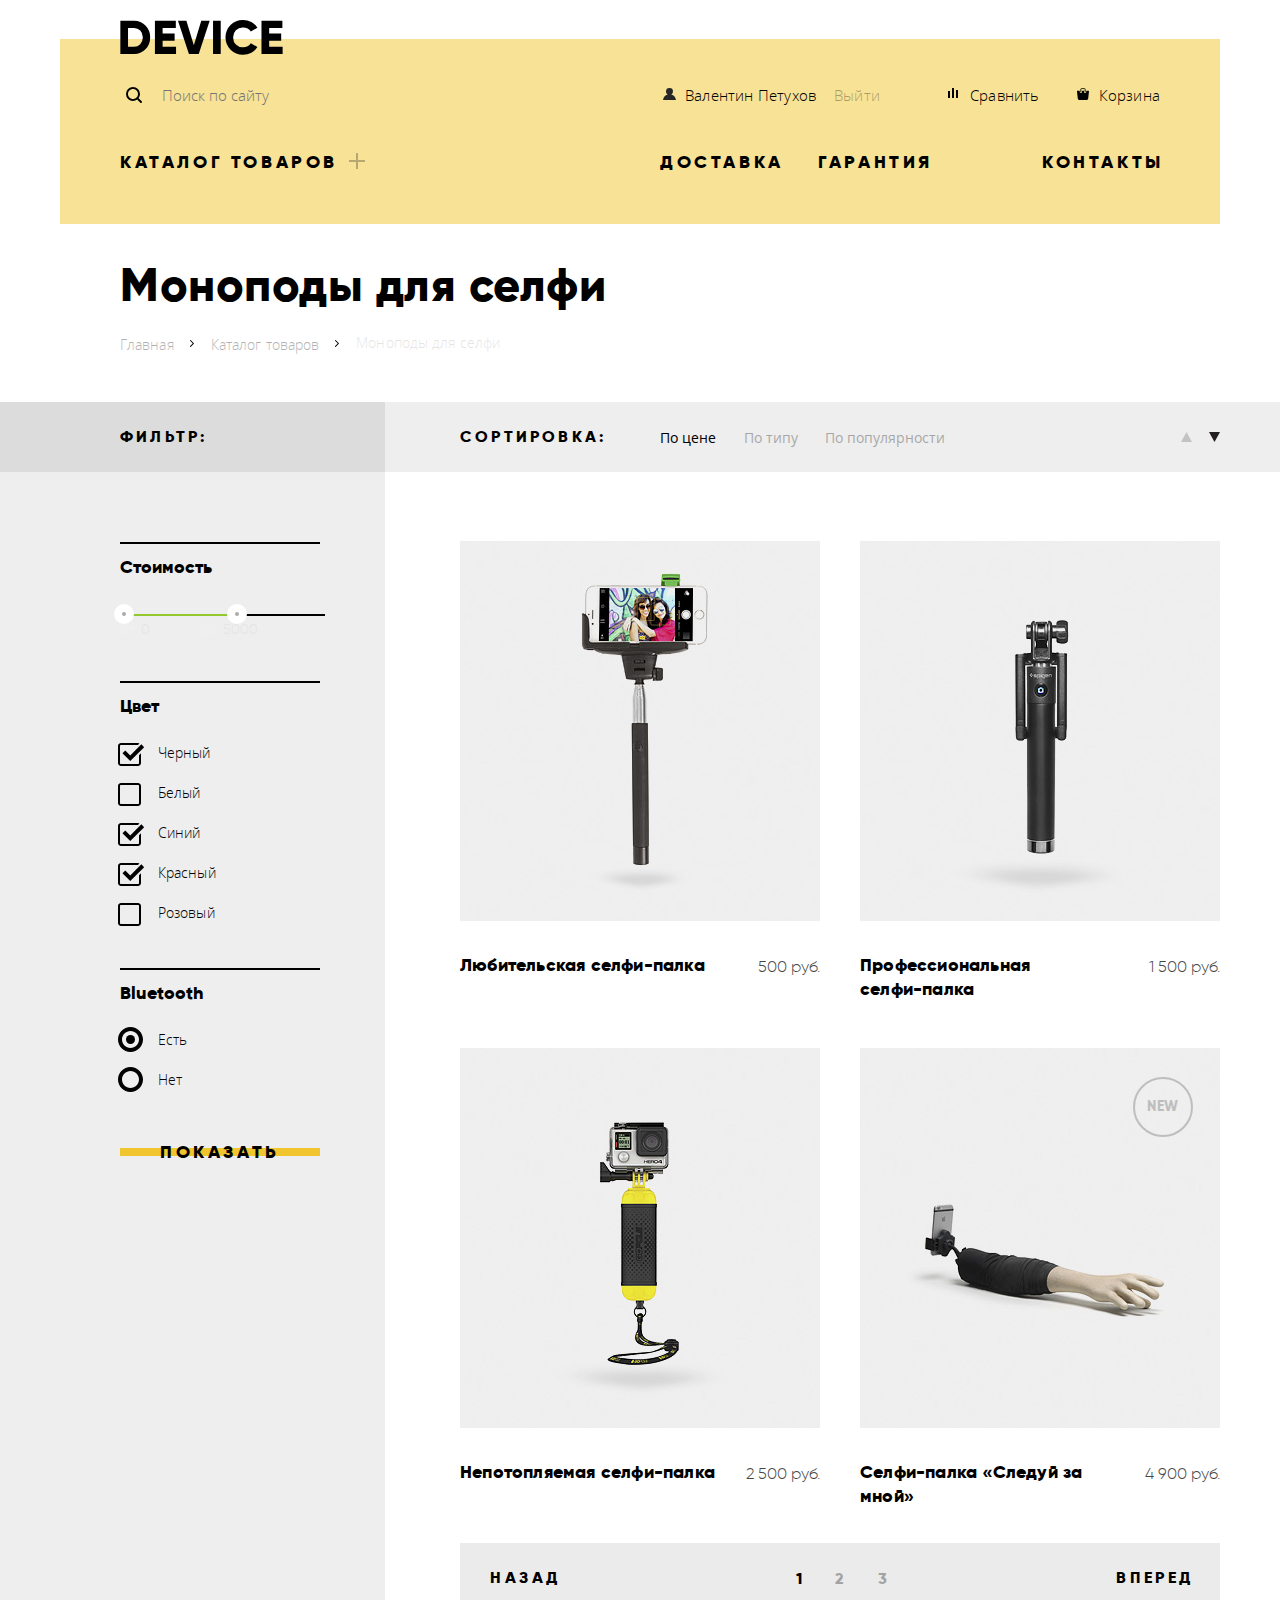
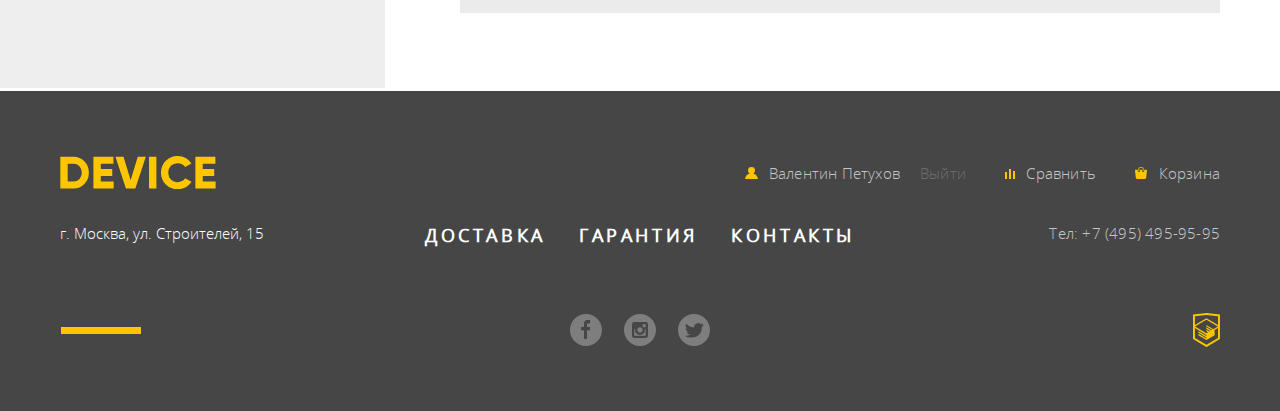
==== commit b1e3f0d8: "Оформление контента" ====
--- a/catalog.html
+++ b/catalog.html
@@ -136,6 +136,7 @@
                       <input class="visually-hidden filter-input filter-input-radio" type="radio" name="bluetooth-group" value="no" id="filter-no">
                       <label for="filter-no">Нет</label>
                     </li>
+                  </ul>
                 </fieldset>
                 <button type="submit" class="filter-button button btn-transparent">Показать</button>
               </form>
@@ -159,7 +160,7 @@
 
               <section class="catalog">
                 <h2 class="visually-hidden">Моноподы для селфи</h2>
-                <ul div class="catalog-list">
+                <ul class="catalog-list">
                 <!--<div class="row">-->
                   <li class="catalog-item">
                     <div class="flag">NEW</div>
--- a/css/style.css
+++ b/css/style.css
@@ -39,7 +39,7 @@
   background-color: #ffffff;
 }
 
-body > *{
+/*body > *{
   outline: 1px solid rgb(155,0,0);
 }
 body > * > *{
@@ -56,7 +56,7 @@
 }
 body > * > * > * > * > * > *{
   outline: 1px solid blue;
-}
+}*/
 
 .visually-hidden {
   position: absolute;
@@ -220,11 +220,11 @@
 
 .main-header a:hover,
 .main-header a:focus {
-  color: rgba(0, 0, 0, 0.6); /*opacity: 0.6;*/
+  color: rgba(0, 0, 0, 0.6); 
 }
 
 .main-header a:active {
-  color: rgba(0, 0, 0, 0.3); /*opacity: 0.3;*/
+  color: rgba(0, 0, 0, 0.3); 
 }
 
 .main-header a:hover::before,
@@ -248,7 +248,6 @@
   opacity: 0.3;
 }
 
-/*.main-header .search,*/
 .main-header .login-link,
 .main-header .check-link,
 .main-header .cart-link,
@@ -257,7 +256,6 @@
   padding-left: 25px;
 }
 
-/*.main-header .search::before,*/
 .main-header .login-link::before,
 .main-header .check-link::before,
 .main-header .cart-link::before,
@@ -275,15 +273,6 @@
   background-position: 0 0;
 }
 
-/*.main-header .search::before {
-  top: 1px;
-
-  width: 16px;
-  height: 16px;
-
-  background-image: url("../img/search.svg");
-}*/
-
 .main-header .login-link::before,
 .main-header .user-link::before  {
   background-image: url("../img/user.svg");
@@ -320,12 +309,6 @@
   background-image: url("../img/plus.svg");
   opacity: 0.3;
 }
-
-/*.catalog-link:hover::after,
-.catalog-link:focus::after,
-.catalog-link:active::after {
-  opacity: 0.3;
-}*/
 
 .catalog-links {
   position: relative;
@@ -456,9 +439,11 @@
   content: "01";
   right: 16px;
 }
+
 #product-2:checked ~ .slider-list .slider-content-2::before {
   content: "02";
 }
+
 #product-3:checked ~ .slider-list .slider-content-3::before {
   content: "03";
 }
@@ -763,7 +748,6 @@
 
   background-color: #000000;
   background-image: none;
-/*  opacity: 1;*/
 }
 
 #service-1:checked ~ .service-controls label[for="service-1"]::after,
@@ -898,7 +882,6 @@
   margin-bottom: 52px;
   margin-top: 65px;
   padding: 0;
-  /*padding-left: 35px;*/
 
   list-style: none;
 
@@ -996,11 +979,6 @@
   display: none;
 }
 
-/*.main-content-wrapper {
-  background-image: linear-gradient(rgba(219, 219, 219, 0.5) 80px, transparent 80px),
-                    linear-gradient(90deg, rgba(219, 219, 219, 0.5) 30%, transparent 30%);
-}*/
-
 .sort-wrapper {
   width: 760px;
 }
@@ -1024,7 +1002,7 @@
   left: 0;
   z-index: -2;
   margin-left: calc(70% - 50vw);
-  margin-right: calc(78% - 50vw);
+  margin-right: calc(50% - 50vw);
   background-color: #eeeeee;
 }
 
@@ -1161,7 +1139,6 @@
 
 .filter-range {
   margin-top: 20px;
-  /*margin-bottom: 7px;*/
 
   color: #ffffff;
 }
@@ -1316,22 +1293,13 @@
   margin-bottom: 7px;
   padding: 0;
 
-  /*font-size: 0;*/
   list-style: none;
 }
 
-/*.catalog-list .row {
-  margin-left: -20px;
-}*/
-
 .catalog-item {
   position: relative;
-  /*display: inline-block;*/
   width: 360px;
-  /*margin-right: 20px;*/
   margin-bottom: 10px;
-
-  /*font-size: 16px;*/
 }
 
 .catalog-item:nth-child(2) .popular-item-title {
@@ -1534,18 +1502,12 @@
   color: rgba(255, 255, 255, 0.7);
 }
 
-/*.main-footer .main-footer-logo {
-  opacity: 1;
-}*/
-
 .main-footer a:hover,
 .main-footer a:focus {
-  /*opacity: 1;*/
   color: rgba(255, 255, 255, 1);
 }
 
 .main-footer a:active {
-  /*opacity: 0.3;*/
   color: rgba(255, 255, 255, 0.3);
 }
 
@@ -1634,7 +1596,6 @@
   text-transform: uppercase;
 
   color: rgba(255, 255, 255, 1);
-  /*opacity: 1;*/
 }
 
 .footer-site-nav a:hover,
@@ -1715,7 +1676,6 @@
   padding: 8px 0;
   padding-left: 40px;
   width: 355px;
-  /*height: 48px;*/
 
   font-family: "Open Sans", Arial, sans-serif;
   font-size: 15px;
@@ -1725,10 +1685,7 @@
 
   background-color: #f7e296;
   border: 2px solid transparent;
-  /*border: none;*/
   outline: none;
-  /*opacity: 0.3;*/
-  /*box-sizing: border-box;*/
 }
 
 .search-icon {
@@ -1739,14 +1696,12 @@
 }
 
 .search-form input[type="search"]:hover {
-  /*opacity: 0.6;*/
   color: rgba(0, 0, 0, 0.6);
 }
 
 .search-form input[type="search"]:focus {
   border-bottom: 2px solid #000000;
   color: rgba(0, 0, 0, 1);
-  /*opacity: 1;*/
 }
 
 input[type="search"]:focus ~ .button-search {
@@ -1775,25 +1730,74 @@
   border: 2px solid #000000;
 }
 
+@keyframes bounce {
+  0% {
+    transform: translateY(-2000px);
+  }
+
+  70% {
+    transform: translateY(30px);
+  }
+
+  90% {
+    transform: translateY(-10px);
+  }
+
+  100% {
+    transform: translateY(0);
+  }
+}
+
+@keyframes shake {
+  0%,
+  100% {
+    transform: translateX(0);
+  }
+
+  10%,
+  30%,
+  50%,
+  70%,
+  90% {
+    transform: translateX(-10px);
+  }
+
+  20%,
+  40%,
+  60%,
+  80% {
+    transform: translateX(10px);
+  }
+}
+
 .modal {
   position: fixed;
+  display: none;
 
   color: #000000;
 
   background-color: #ffffff;
   box-shadow: 0 10px 20px rgba(0, 0, 0, 0.2);
+}
+
+.modal-show {
+  display: block;
+  
+  animation: bounce 0.6s;
+}
+
+.modal-error {
+  animation: shake 0.6s;
 }
 
 .modal-feedback {
   top: 120px;
   left: 50%;
 
-  width: 960px;
-  height: 555px;
-  /*margin-left: -230px;*/
+  width: 760px;
+  margin-left: -480px;
   padding: 95px 100px;
-  transform: translateX(-50%);
-  box-sizing: border-box;
+  /*transform: translateX(-50%);*/
 }
 
 .modal-close {
@@ -1816,13 +1820,15 @@
 }
 
 .modal-map {
-  top: 120px;
+  top: 50%;
   left: 50%;
   width: 960px;
   height: 560px;
   margin: 0;
-  padding: 0;
-  transform: translateX(-50%);
+  margin-top: -280px;
+  margin-left: -480px;
+  padding: 0;
+  /*transform: translateX(-50%);*/
   box-sizing: border-box;
 }
 
@@ -1837,10 +1843,6 @@
   flex-wrap: wrap;
   justify-content: space-between;
   width: 760px;
-  /*margin-top: 80px;
-  margin-left: 100px;
-  margin-right: 100px;
-  margin-bottom: 70px;*/
 }
 
 .feedback-form .container-mini {
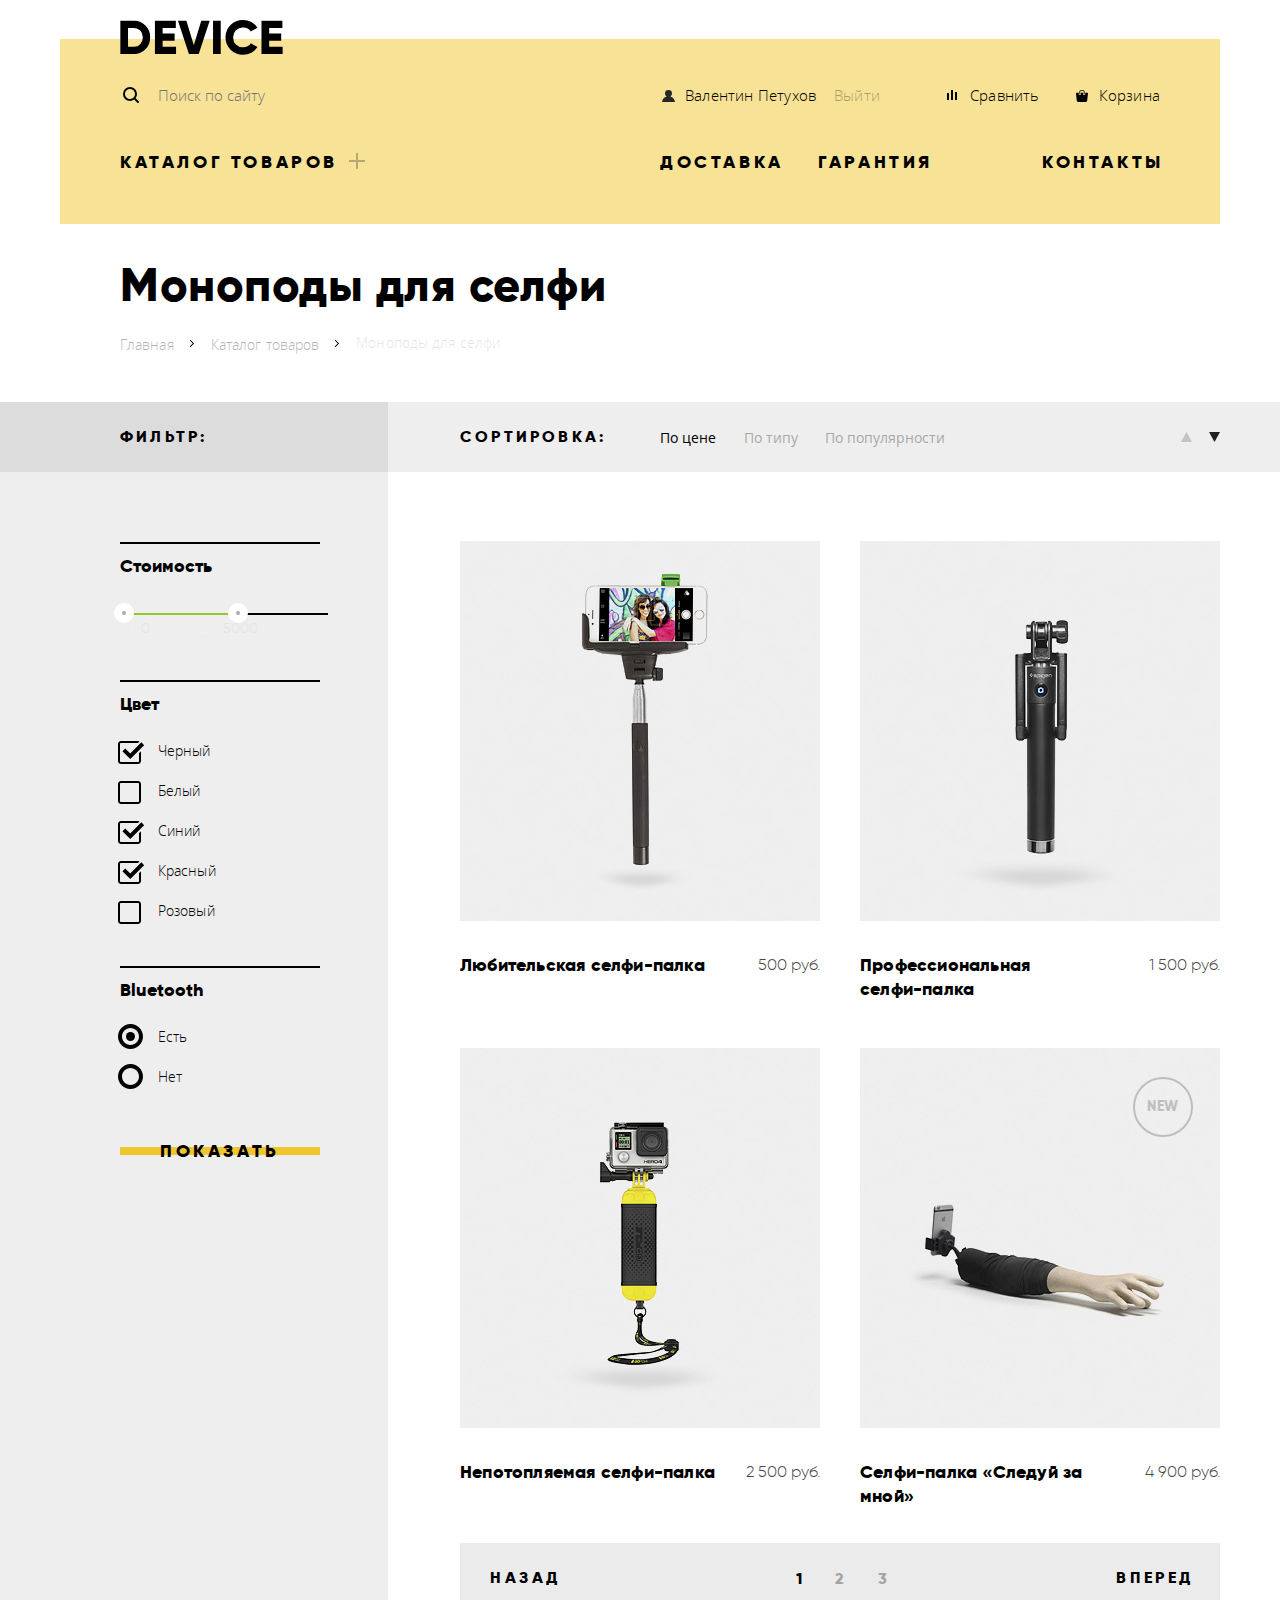
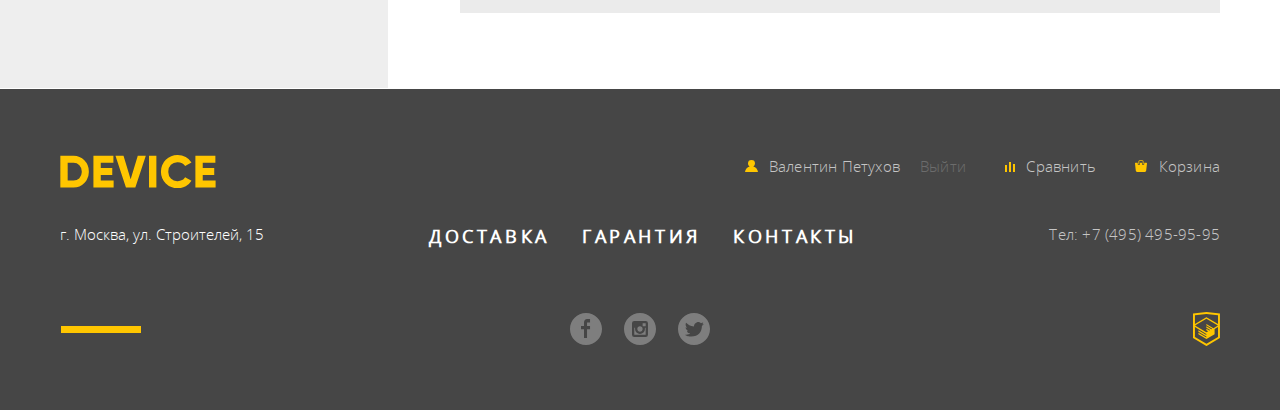
==== commit 005698b4: "Устранены замечания" ====
--- a/catalog.html
+++ b/catalog.html
@@ -172,7 +172,7 @@
                       <img src="img/item-1.jpg" width="360" height="380" alt="Любительская селфи-палка">
                     </p>
                     <div class="catalog-container">
-                      <h3 class="popular-item-title">Любительская селфи-палка</h3>
+                      <a href="#"><h3 class="popular-item-title">Любительская селфи-палка</h3></a>
                       <p class="catalog-item-price">500 руб.</p>
                     </div>
                   </li>
@@ -186,7 +186,7 @@
                       <img src="img/item-2.jpg" width="360" height="380" alt="Профессиональная селфи-палка">
                     </p>
                     <div class="catalog-container">
-                      <h3 class="popular-item-title">Профессиональная селфи-палка</h3>
+                      <a href="#"><h3 class="popular-item-title">Профессиональная селфи-палка</h3></a>
                       <p class="catalog-item-price">1 500 руб.</p>
                     </div>
                   </li>
@@ -200,7 +200,7 @@
                       <img src="img/item-3.jpg" width="360" height="380" alt="Непотопляемая селфи-палка">
                     </p>
                     <div class="catalog-container">
-                      <h3 class="popular-item-title">Непотопляемая селфи-палка</h3>
+                      <a href="#"><h3 class="popular-item-title">Непотопляемая селфи-палка</h3></a>
                       <p class="catalog-item-price">2 500 руб.</p>
                     </div>
                   </li>
@@ -214,7 +214,7 @@
                       <img src="img/item-4.jpg" width="360" height="380" alt="Селфи-палка «Следуй за мной»">
                     </p>
                     <div class="catalog-container">
-                      <h3 class="popular-item-title">Селфи-палка «Следуй за мной»</h3>
+                      <a href="#"><h3 class="popular-item-title">Селфи-палка «Следуй за мной»</h3></a>
                       <p class="catalog-item-price">4 900 руб.</p>
                     </div>
                   </li>
@@ -288,7 +288,7 @@
             </a></li>
           </ul>
           <div class="footer-copyright">
-            <a href="https://htmlacademy.ru">
+            <a href="https://htmlacademy.ru/intensive/htmlcss">
               <svg class="logo-html" xmlns="http://www.w3.org/2000/svg" width="26.943" height="34.09" viewBox="0 0 26.943 34.09"><path fill="#FFC600" d="M13.62.017L13.472 0 0 1.412v24.661l13.473 8.017 13.43-7.99.042-.025V1.412L13.62.017zm11.399 12.11L13.495 5.334l-.001-.104-.087.05-.088-.056v.109L1.925 12.118V3.147l11.548-1.212L25.02 3.147v8.98zm-11.614-5.34L24.923 13.5l-4.479 2.64-7.093-4.221-.014 1.415 5.904 3.513-.86.507-5.03-2.992-.014 1.415 3.827 2.275-.782.523-3.031-1.787-.014 1.413 1.853 1.091-1.8 1.081-11.356-6.751 11.371-6.835zm-11.48 8.34l11.411 6.791.016 1.044-7.942-4.728-.015 1.416 7.979 4.795.018 1.076-7.973-4.74-.013 1.414 8.021 4.822.046.025 8.143-4.872-.011-5.177 3.415-2.036v10.021L13.472 31.85 1.925 24.979v-9.852z"/>
               </svg>
               <span class="visually-hidden">HTML Academy</span>
--- a/css/style.css
+++ b/css/style.css
@@ -39,25 +39,6 @@
   background-color: #ffffff;
 }
 
-/*body > *{
-  outline: 1px solid rgb(155,0,0);
-}
-body > * > *{
-  outline: 1px solid rgb(255, 45, 82);
-}
-body > * > * > *{
-  outline: 1px solid rgb(234, 255, 45);
-}
-body > * > * > * > *{
-  outline: 1px solid green;
-}
-body > * > * > * > * > *{
-  outline: 1px solid red;
-}
-body > * > * > * > * > * > *{
-  outline: 1px solid blue;
-}*/
-
 .visually-hidden {
   position: absolute;
 
@@ -220,11 +201,11 @@
 
 .main-header a:hover,
 .main-header a:focus {
-  color: rgba(0, 0, 0, 0.6); 
+  color: rgba(0, 0, 0, 0.6);
 }
 
 .main-header a:active {
-  color: rgba(0, 0, 0, 0.3); 
+  color: rgba(0, 0, 0, 0.3);
 }
 
 .main-header a:hover::before,
@@ -263,8 +244,8 @@
   content: "";
 
   position: absolute;
-  top: 8px;
-  left: 3px;
+  top: 10px;
+  left: 2px;
 
   width: 13px;
   height: 12px;
@@ -274,7 +255,7 @@
 }
 
 .main-header .login-link::before,
-.main-header .user-link::before  {
+.main-header .user-link::before {
   background-image: url("../img/user.svg");
 }
 
@@ -347,7 +328,6 @@
 .catalog-menu-items:nth-child(1) {
   min-width: 220px;
 }
-
 
 .catalog-menu-items a {
   font-family: "Open Sans", Arial, sans-serif;
@@ -450,9 +430,9 @@
 
 .slider-controls {
   position: absolute;
-  top: 345px;
+  top: 348px;
   right: 65px;
-  z-index: 20;
+  z-index: 3;
 
   font-size: 0;
 }
@@ -473,8 +453,8 @@
   top: 0;
   left: 0;
   z-index: 1;
-  width: 15px;
-  height: 15px;
+  width: 13px;
+  height: 13px;
 
   background-image: url("../img/slider-button-empty.svg");
   background-position: 0 0;
@@ -490,8 +470,8 @@
   left: 0;
   top: 0;
   z-index: 2;
-  width: 15px;
-  height: 15px;
+  width: 13px;
+  height: 13px;
 
   background-image: url("../img/slider-button.svg");
   background-position: 0 0;
@@ -508,24 +488,23 @@
   letter-spacing: 0.5px;
 }
 
-h2 {
+.slider h2 {
+  margin-bottom: 46px;
+
   font-size: 47px;
   line-height: 48px;
   font-weight: 800;
-}
-
-.slider h2 {
-  margin-bottom: 46px;
 }
 
 .inner-page h2 {
   text-transform: uppercase;
   font-size: 16px;
   line-height: 24px;
+  font-weight: 800;
   letter-spacing: 3.2px;
 }
 
-.filters h2{
+.filters h2 {
   position: relative;
   display: flex;
   align-items: center;
@@ -570,7 +549,7 @@
 
 /*h3*/
 .service-title {
-  margin-top: 75px;
+  margin-top: 74px;
   margin-bottom: 30px;
 
   font-size: 47px;
@@ -632,7 +611,7 @@
 
 .popular-list {
   margin: 0;
-  margin-bottom: 60px;
+  margin-bottom: 63px;
   padding: 0;
 
   list-style: none;
@@ -739,6 +718,7 @@
 .service-controls label {
   position: relative;
   width: 100px;
+  padding: 9px 30px;
 }
 
 #service-1:checked ~ .service-controls label[for="service-1"],
@@ -758,7 +738,7 @@
   right: -120px;
   top: 0;
   width: 120px;
-  height: 44px;
+  height: 42px;
 
   background-color: #000000;
 }
@@ -775,7 +755,7 @@
 }
 
 .logotypes {
-  margin-bottom: 95px;
+  margin-bottom: 93px;
 }
 
 .logotypes-list {
@@ -791,7 +771,7 @@
   text-align: center;
 }
 
-.logotype-item a{
+.logotype-item a {
   display: block;
   width: 260px;
   height: 100px;
@@ -801,19 +781,19 @@
   background-size: 100%;
 }
 
-.logotype-item:nth-child(1) a{
+.logotype-item:nth-child(1) a {
   background-image: url("../img/logo-1-copy.jpg");
 }
 
-.logotype-item:nth-child(2) a{
+.logotype-item:nth-child(2) a {
   background-image: url("../img/logo-2-copy.jpg");
 }
 
-.logotype-item:nth-child(3) a{
+.logotype-item:nth-child(3) a {
   background-image: url("../img/logo-3-copy.jpg");
 }
 
-.logotype-item:nth-child(4) a{
+.logotype-item:nth-child(4) a {
   background-image: url("../img/logo-4-copy.jpg");
 }
 
@@ -825,17 +805,21 @@
 .index-columns {
   display: flex;
   justify-content: space-between;
-  margin-bottom: 82px;
+  margin-bottom: 80px;
 }
 
 .inner-page .index-columns {
-  margin-bottom: 3px;
+  margin-bottom: 1px;
 }
 
 .info h2,
 .contact h2 {
   padding-top: 13px;
   margin-bottom: 43px;
+
+  font-size: 47px;
+  line-height: 48px;
+  font-weight: 800;
 }
 
 .info {
@@ -874,13 +858,13 @@
 }
 
 .contact p {
-  margin-bottom: 37px;
+  margin-bottom: 39px;
 }
 
 .info-list {
   margin: 0;
   margin-bottom: 52px;
-  margin-top: 65px;
+  margin-top: 66px;
   padding: 0;
 
   list-style: none;
@@ -906,8 +890,8 @@
   border-radius: 50%;
 }
 
-.contact img {
-  margin-bottom: 61px;
+.contact .info-button {
+  margin-top: 61px;
 }
 
 .info-button {
@@ -1074,13 +1058,13 @@
 
 .sort .button:active,
 .sort .click,
-.click a{
+.click a {
   opacity: 1;
 }
 
 .filters {
   position: relative;
-  width: 265px;
+  width: 268px;
   padding-left: 60px;
 }
 
@@ -1113,18 +1097,18 @@
 }
 
 .filter fieldset:nth-child(3) {
-  padding-bottom: 30px;
+  padding-bottom: 32px;
 }
 
 .filter legend {
   position: relative;
   margin-bottom: 15px;
-  padding-top: 13px;
+  padding-top: 12px;
 
   font-weight: 800;
 }
 
-legend::before {
+.filter legend::before {
   content: "";
 
   position: absolute;
@@ -1278,11 +1262,6 @@
 
 .filter-button {
   width: 200px;
-}
-
-.filsort{
-  display: flex;
-  flex-basis: 1200px;
 }
 
 .catalog-list {
@@ -1364,12 +1343,12 @@
   align-items: flex-start;
 }
 
-.catalog-item h3 /*catalog-item-image*/{
+.catalog-item h3 {
   width: 260px;
 }
 
 .catalog-item-price {
-  padding-top: 4px;
+  padding-top: 2px;
 
   font-size: 16px;
   line-height: 24px;
@@ -1441,7 +1420,7 @@
   padding: 23px 15px;
 }
 
-.pagination-list a{
+.pagination-list a {
   opacity: 0.3;
 }
 
@@ -1471,12 +1450,12 @@
 .pagination-back:hover,
 .pagination-back:focus,
 .pagination-next:hover,
-.pagination-next:focus{
+.pagination-next:focus {
   background-color: #d9d9d9;
 }
 
 .pagination-back:active,
-.pagination-next:active{
+.pagination-next:active {
   background-color: #d9d9d9;
   opacity: 0.3;
 }
@@ -1486,7 +1465,7 @@
   flex-direction: column;
   align-items: center;
 
-  padding-top: 65px;
+  padding-top: 60px;
   padding-bottom: 55px;
 
   font-family: "Open Sans", Arial, sans-serif;
@@ -1522,6 +1501,7 @@
 
 .main-logo,
 .color-svg {
+  padding-top: 6px;
   fill: #ffc600;
 }
 
@@ -1529,10 +1509,10 @@
   display: flex;
   justify-content: space-between;
   align-items: center;
-  margin-bottom: 27px;
-}
-
-.footer-navigation svg{
+  margin-bottom: 35px;
+}
+
+.footer-navigation svg {
   margin-right: 7px;
 }
 
@@ -1551,7 +1531,7 @@
 .footer-navigation .container-link {
   display: flex;
   justify-content: space-between;
-  width: 320px;
+  width: 325px;
   padding-left: 20px;
 }
 
@@ -1560,7 +1540,7 @@
 }
 
 .footer-middle {
-  margin-bottom: 65px;
+  margin-bottom: 63px;
 }
 
 .footer-adress,
@@ -1581,14 +1561,15 @@
   display: flex;
   flex-wrap: wrap;
   justify-content: space-between;
-  width: 430px;
-  margin: 0;
-  padding: 0;
+  width: 428px;
+  margin: 0;
+  padding: 0;
+  padding-left: 6px;
 
   list-style: none;
 }
 
-.footer-site-nav a{
+.footer-site-nav a {
   font-size: 18px;
   line-height: 24px;
   font-weight: 800;
@@ -1603,7 +1584,7 @@
   color: rgba(255, 255, 255, 0.6);
 }
 
-.footer-site-nav a:active{
+.footer-site-nav a:active {
   color: rgba(255, 255, 255, 0.3);
 }
 
@@ -1658,7 +1639,7 @@
   text-align: right;
 }
 
-.footer-copyright a{
+.footer-copyright a {
   opacity: 1;
 }
 
@@ -1671,10 +1652,10 @@
   opacity: 0.3;
 }
 
-.search-form input[type="search"]{
+.search-form input[type="search"] {
   margin: 0;
   padding: 8px 0;
-  padding-left: 40px;
+  padding-left: 36px;
   width: 355px;
 
   font-family: "Open Sans", Arial, sans-serif;
@@ -1690,7 +1671,7 @@
 
 .search-icon {
   background-image: url(../img/search.svg);
-  background-position: 4px center;
+  background-position: 1px center;
   background-repeat: no-repeat;
   opacity: 1;
 }
@@ -1778,11 +1759,12 @@
 
   background-color: #ffffff;
   box-shadow: 0 10px 20px rgba(0, 0, 0, 0.2);
+  z-index: 10;
 }
 
 .modal-show {
   display: block;
-  
+
   animation: bounce 0.6s;
 }
 
@@ -1797,7 +1779,6 @@
   width: 760px;
   margin-left: -480px;
   padding: 95px 100px;
-  /*transform: translateX(-50%);*/
 }
 
 .modal-close {
@@ -1828,7 +1809,6 @@
   margin-top: -280px;
   margin-left: -480px;
   padding: 0;
-  /*transform: translateX(-50%);*/
   box-sizing: border-box;
 }
 
@@ -1878,15 +1858,17 @@
   color: #464646;
 
   background-color: #f2f2f2;
-  border: none;
+  border: 2px solid transparent;
   outline: none;
   opacity: 0.4;
 }
 
 .feedback-item textarea {
   height: 155px;
-}
-.feedback-button {
+  resize: none;
+}
+
+.modal-button {
   align-self: flex-start;
   width: 198px;
 }
@@ -1902,6 +1884,7 @@
   border: 2px solid #f0c52e;
   opacity: 1;
 }
+
 .feedback-item input:invalid,
 .feedback-item textarea:invalid {
   background-color: #edb5b5;
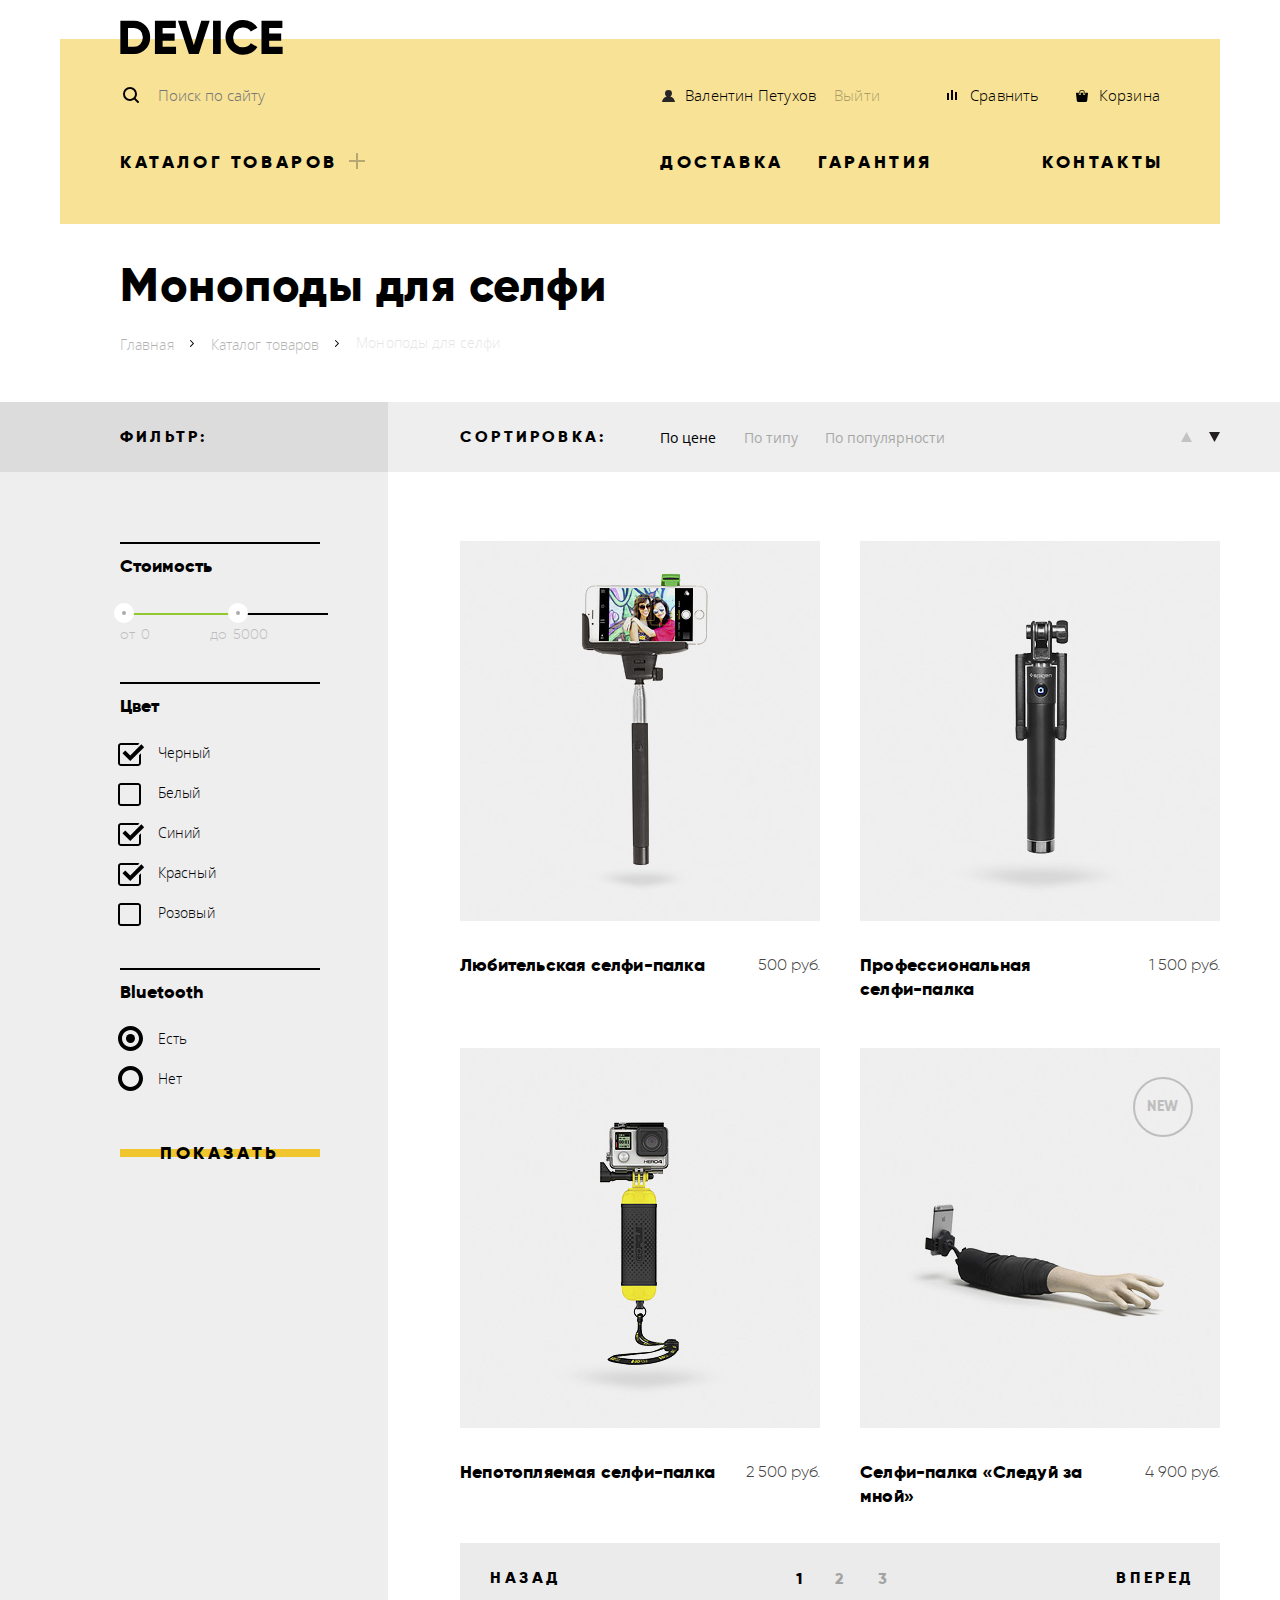
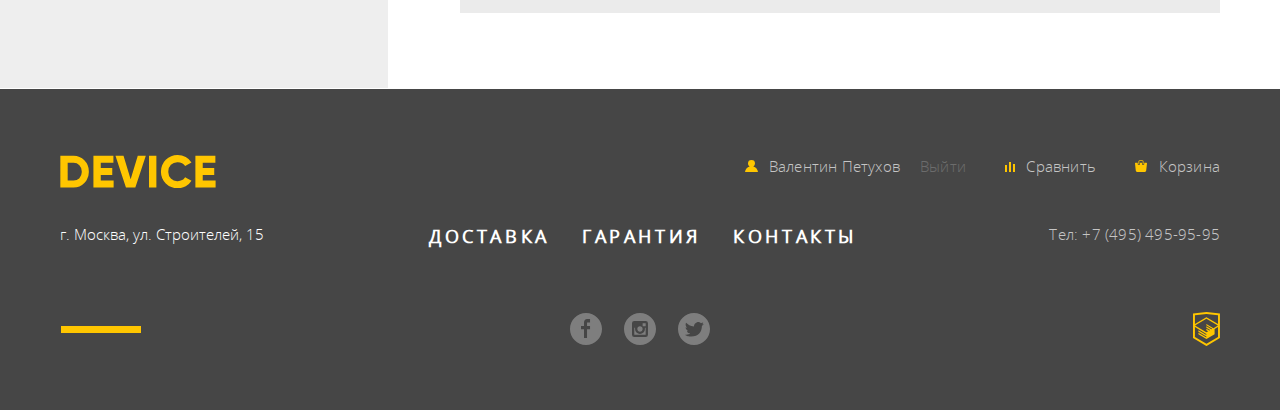
==== commit 6d9394e3: "минификация стилей" ====
--- a/catalog.html
+++ b/catalog.html
@@ -4,7 +4,7 @@
     <meta charset="utf-8">
     <title>Моноподы для селфи</title>
     <link href="css/normalize.css" rel="stylesheet">
-    <link href="css/style.css" rel="stylesheet">
+    <link href="css/style.min.css" rel="stylesheet">
   </head>
   <body class="inner-page">
     <header class="main-header">
@@ -83,10 +83,7 @@
               <form class="filter" method="get" action="https://echo.htmlacademy.ru">
                 <fieldset>
                   <legend>Стоимость</legend>
-                  <!--<input class="filter-input filter-input-range" type="range" name="cost" id="filter-cost" min="0" max="700">
-                  <label class="visually-hidden" for="filter-cost">Стоимость</label>-->
                   <div class="filter-range">
-                  <!--<div class="filter-range-title">Стоимость в сутки (р):</div>-->
                     <div class="range-controls">
                       <div class="scale">
                         <div class="bar"></div>
@@ -161,7 +158,6 @@
               <section class="catalog">
                 <h2 class="visually-hidden">Моноподы для селфи</h2>
                 <ul class="catalog-list">
-                <!--<div class="row">-->
                   <li class="catalog-item">
                     <div class="flag">NEW</div>
                     <div class="actions">
@@ -218,7 +214,6 @@
                       <p class="catalog-item-price">4 900 руб.</p>
                     </div>
                   </li>
-                  <!--</div>-->
                 </ul>
                 <div class="pagination">
                   <a class="pagination-back" href="#">Назад</a>
--- a/css/style.min.css
+++ b/css/style.min.css
@@ -0,0 +1 @@
+@font-face{font-family:"Gilroy";font-style:normal;font-weight:300;src:url("../fonts/gilroylight.woff") format("woff")}@font-face{font-family:"Gilroy";font-style:normal;font-weight:800;src:url("../fonts/gilroyextrabold.woff") format("woff")}@font-face{font-family:"Open Sans";font-style:normal;font-weight:300;src:url("../fonts/opensanslight.woff") format("woff")}@font-face{font-family:"Open Sans";font-style:normal;font-weight:400;src:url("../fonts/opensans.woff") format("woff")}body{margin:0;padding:0;font-family:"Gilroy",Arial,sans-serif;font-size:18px;line-height:24px;font-weight:400;color:#000;background-color:#fff}.visually-hidden{position:absolute;width:1px;height:1px;margin:-1px;border:0;padding:0;white-space:nowrap;-webkit-clip-path:inset(100%);clip-path:inset(100%);clip:rect(0 0 0 0);overflow:hidden}a{text-decoration:none;vertical-align:middle;letter-spacing:.2px;color:#000}.button{display:inline-block;padding:10px 30px;font:inherit;text-align:center;text-transform:uppercase;font-weight:800;letter-spacing:3.6px;vertical-align:middle;background-color:transparent;background-image:-webkit-gradient(linear,left top,left bottom,color-stop(40%,transparent),color-stop(40%,#f0c52e),color-stop(60%,#f0c52e),color-stop(60%,transparent));background-image:-webkit-linear-gradient(transparent 40%,#f0c52e 40%,#f0c52e 60%,transparent 60%);background-image:-o-linear-gradient(transparent 40%,#f0c52e 40%,#f0c52e 60%,transparent 60%);background-image:linear-gradient(transparent 40%,#f0c52e 40%,#f0c52e 60%,transparent 60%);border:0}.button:hover,.button:focus,.button:active{background-color:#f0c52e}.button:active{opacity:.3}.main-header{margin-top:20px}.container{width:1200px;margin:0 auto;padding:0 20px;-webkit-box-sizing:border-box;box-sizing:border-box}.main-navigation{position:relative;display:-webkit-box;display:-ms-flexbox;display:flex;-webkit-box-orient:vertical;-webkit-box-direction:normal;-ms-flex-direction:column;flex-direction:column;padding-left:60px;padding-right:60px;padding-bottom:30px;background-image:-webkit-linear-gradient(transparent 19px,#f7e296 19px);background-image:-o-linear-gradient(transparent 19px,#f7e296 19px);background-image:linear-gradient(transparent 19px,#f7e296 19px)}.inner-page .main-navigation{padding-bottom:50px}.inner-page .main-header{margin-bottom:37px}.main-content-wrapper{min-width:1200px;overflow:hidden}.main-header-logo,.main-footer-logo{width:163px;height:35px}.user-navigation{display:-webkit-box;display:-ms-flexbox;display:flex;-webkit-box-pack:justify;-ms-flex-pack:justify;justify-content:space-between;-webkit-box-align:center;-ms-flex-align:center;align-items:center;margin-top:15px;margin-bottom:30px;font-family:"Open Sans",Arial,sans-serif;font-size:15px;line-height:30px;font-weight:300}.user-navigation .search-form{display:-webkit-box;display:-ms-flexbox;display:flex;width:440px}.user-menu,.main-menu{display:-webkit-box;display:-ms-flexbox;display:flex;-webkit-box-pack:justify;-ms-flex-pack:justify;justify-content:space-between;width:500px}.container-mini{display:-webkit-box;display:-ms-flexbox;display:flex;-webkit-box-pack:justify;-ms-flex-pack:justify;justify-content:space-between}.user-menu .container-mini{width:215px}.user-menu .container-user{display:-webkit-box;display:-ms-flexbox;display:flex;-webkit-box-pack:justify;-ms-flex-pack:justify;justify-content:space-between;width:220px}.main-menu .container-mini{width:273px}.site-navigation{display:-webkit-box;display:-ms-flexbox;display:flex;-webkit-box-pack:justify;-ms-flex-pack:justify;justify-content:space-between;-webkit-box-align:start;-ms-flex-align:start;align-items:flex-start;text-transform:uppercase;font-weight:800}.contact-link{width:118px}.site-navigation a{letter-spacing:3.6px}.site-navigation a,.user-navigation a,.footer-user-navigation a{display:block}.main-header a:hover,.main-header a:focus{color:rgba(0,0,0,0.6)}.main-header a:active{color:rgba(0,0,0,0.3)}.main-header a:hover::before,.main-header a:focus::before{opacity:.6}.main-header a:active::before{opacity:.3}.main-header-logo:hover,.main-header-logo:focus,.main-footer-logo:hover,.main-footer-logo:focus{opacity:.6}.main-header-logo:active,.main-footer-logo:active{opacity:.3}.main-header .login-link,.main-header .check-link,.main-header .cart-link,.main-header .user-link{position:relative;padding-left:25px}.main-header .login-link::before,.main-header .check-link::before,.main-header .cart-link::before,.main-header .user-link::before{content:"";position:absolute;top:10px;left:2px;width:13px;height:12px;background-repeat:no-repeat;background-position:0 0}.main-header .login-link::before,.main-header .user-link::before{background-image:url("../img/user.svg")}.main-header .check-link::before{background-image:url("../img/compare.svg")}.main-header .cart-link::before{background-image:url("../img/cart.svg")}.main-header .catalog-link{position:relative}.inner-page .exit-link{opacity:.3}.catalog-link::after{content:"";position:absolute;top:3px;right:-27px;width:16px;height:18px;background-repeat:no-repeat;background-position:0 0;background-image:url("../img/plus.svg");opacity:.3}.catalog-links{position:relative}.catalog-menu{position:absolute;top:25px;left:-60px;display:none;padding:20px 60px;width:1160px;height:162px;-webkit-box-sizing:border-box;box-sizing:border-box;background:#f7e296}.catalog-links:hover .catalog-menu,.catalog-links:focus .catalog-menu{display:-webkit-box;display:-ms-flexbox;display:flex;-webkit-box-pack:start;-ms-flex-pack:start;justify-content:flex-start;z-index:1}.catalog-menu-items{margin:0;margin-right:20px;padding:0;min-width:180px;list-style:none}.catalog-menu-items:nth-child(1){min-width:220px}.catalog-menu-items a{font-family:"Open Sans",Arial,sans-serif;font-size:15px;line-height:36px;font-weight:300;text-transform:none;letter-spacing:.2px;opacity:1}.slider{position:relative;margin-bottom:85px}.slider-list,.popular-list{display:-webkit-box;display:-ms-flexbox;display:flex;-webkit-box-pack:justify;-ms-flex-pack:justify;justify-content:space-between;-ms-flex-wrap:wrap;flex-wrap:wrap}.slider-list{margin:0;padding:0;list-style:none;background-image:-webkit-linear-gradient(#f7e296 133px,transparent 133px);background-image:-o-linear-gradient(#f7e296 133px,transparent 133px);background-image:linear-gradient(#f7e296 133px,transparent 133px)}.slider-item{display:none}#product-1:checked ~ .slider-list .slider-item:nth-child(1),#product-2:checked ~ .slider-list .slider-item:nth-child(2),#product-3:checked ~ .slider-list .slider-item:nth-child(3){display:-webkit-box;display:-ms-flexbox;display:flex;-webkit-box-pack:justify;-ms-flex-pack:justify;justify-content:space-between}.slider-img{width:560px;display:-webkit-box;display:-ms-flexbox;display:flex;-webkit-box-pack:center;-ms-flex-pack:center;justify-content:center;-webkit-box-align:center;-ms-flex-align:center;align-items:center;margin-right:40px}.slider-content{position:relative;width:510px;margin-right:50px}.slider-content::after{content:"";position:absolute;top:58px;left:0;width:100px;height:7px;background-color:#fff}.slider-content::before{content:"";position:absolute;top:85px;right:40px;width:166px;height:131px;font-size:179px;font-weight:800;letter-spacing:1.8px;text-align:right;color:#fff}#product-1:checked ~ .slider-list .slider-content-1::before{content:"01";right:16px}#product-2:checked ~ .slider-list .slider-content-2::before{content:"02"}#product-3:checked ~ .slider-list .slider-content-3::before{content:"03"}.slider-controls{position:absolute;top:345px;right:65px;z-index:3;font-size:0}.slider-controls label{position:relative;display:inline-block;width:17px;height:17px;margin-right:15px;vertical-align:middle;cursor:pointer}.slider-controls label::before{content:"";position:absolute;top:0;left:0;z-index:1;width:13px;height:13px;background-image:url("../img/slider-button-empty.svg");background-position:0 0;background-repeat:no-repeat;background-size:100%}#product-1:checked ~ .slider-controls label[for="product-1"]::after,#product-2:checked ~ .slider-controls label[for="product-2"]::after,#product-3:checked ~ .slider-controls label[for="product-3"]::after{content:"";position:absolute;left:0;top:0;z-index:2;width:13px;height:13px;background-image:url("../img/slider-button.svg");background-position:0 0;background-repeat:no-repeat;background-size:100%}#product-1:focus ~ .slider-controls label[for="product-1"],#product-2:focus ~ .slider-controls label[for="product-2"],#product-3:focus ~ .slider-controls label[for="product-3"]{outline-color:#f7e296}.inner-page h1{margin-bottom:22px;font-size:47px;line-height:48px;font-weight:800;letter-spacing:.5px}.slider h2{margin-bottom:46px;font-size:47px;line-height:48px;font-weight:800}.inner-page h2{text-transform:uppercase;font-size:16px;line-height:24px;font-weight:800;letter-spacing:3.2px}.filters h2{position:relative;display:-webkit-box;display:-ms-flexbox;display:flex;-webkit-box-align:center;-ms-flex-align:center;align-items:center;height:70px;margin:0;background-color:#dcdcdc}.filters h2::before{content:"";position:absolute;top:0;right:0;bottom:0;left:0;z-index:-1;margin-left:calc(50% - 50vw);background-color:#dcdcdc}.slider h2{position:relative;margin-top:100px;margin-bottom:20px;font-size:47px;line-height:56px;font-weight:800;letter-spacing:.5px}.popular-item-title{font-size:18px;line-height:24px;font-weight:800;text-align:left;letter-spacing:.2px}.service-title{margin-top:74px;margin-bottom:30px;font-size:47px;line-height:48px;text-align:left;font-weight:800;letter-spacing:.5px}.slider-text{margin-bottom:40px;padding-right:15px;font-family:"Open Sans",Arial,sans-serif;font-size:15px;line-height:30px;font-weight:300;letter-spacing:.2px}.slider-table{display:-webkit-box;display:-ms-flexbox;display:flex;-webkit-box-pack:start;-ms-flex-pack:start;justify-content:flex-start;margin-top:50px;margin-bottom:20px;font-size:36px;font-weight:300;line-height:48px;border:0}.slider-table-column{width:160px}.slider-table-column:nth-child(2){width:140px}.slider-th{margin:8px 0;padding:0;font-family:"Open Sans",Arial,sans-serif;font-size:13px;line-height:20px}.slider-td{margin:0;padding:0}.slider .button{width:160px}.popular-list{margin:0;margin-bottom:81px;padding:0;list-style:none}.popular-item{width:160px}.popular-item .popular-item-title{margin:0}.popular-item:nth-child(2) .popular-item-title{padding-right:35px}.img{position:relative;display:block;padding-top:192px}.img::before{position:absolute;content:"";width:160px;height:160px;top:0;left:0;background-color:#f7e296}.img::after{content:"";position:absolute;width:135px;height:120px;background-repeat:no-repeat}.popular-item:nth-child(1) .img::after{top:50px;left:30px;background-image:url("../img/popular-1.svg")}.popular-item:nth-child(2) .img::after{top:40px;left:38px;background-image:url("../img/popular-2.svg")}.popular-item:nth-child(3) .img::after{top:37px;left:49px;background-image:url("../img/popular-3.svg")}.popular-item:nth-child(4) .img::after{top:49px;left:28px;background-image:url("../img/popular-4.svg")}.popular-item:nth-child(5) .img::after{top:31px;left:55px;background-image:url("../img/popular-5.svg")}.popular-item:nth-child(6) .img::after{top:48px;left:13px;background-image:url("../img/popular-6.svg")}.popular-item:hover .img::before,.popular-item:focus .img::before{background:#f0c52e}.popular-item:active{opacity:.3}.services-wrapper{margin-bottom:95px;background-image:-webkit-linear-gradient(transparent 100px,#e5e5e5 100px);background-image:-o-linear-gradient(transparent 100px,#e5e5e5 100px);background-image:linear-gradient(transparent 100px,#e5e5e5 100px)}.services{display:-webkit-box;display:-ms-flexbox;display:flex;-webkit-box-pack:justify;-ms-flex-pack:justify;justify-content:space-between;min-height:387px}.service-controls{position:relative;display:-webkit-box;display:-ms-flexbox;display:flex;-webkit-box-orient:vertical;-webkit-box-direction:normal;-ms-flex-direction:column;flex-direction:column;-webkit-box-pack:justify;-ms-flex-pack:justify;justify-content:space-between;-ms-flex-wrap:wrap;flex-wrap:wrap;-webkit-box-align:start;-ms-flex-align:start;align-items:flex-start;width:280px;padding-top:80px;padding-bottom:120px}.service-controls::after{content:"";position:absolute;top:0;right:-4px;width:7px;height:318px;background-color:#000}.service-list{margin:0;padding:0;width:760px;list-style:none}.service-item{display:none}#service-1:checked ~ .service-list .service-item:nth-child(1),#service-2:checked ~ .service-list .service-item:nth-child(2),#service-3:checked ~ .service-list .service-item:nth-child(3){display:block;background-repeat:no-repeat;background-position:right 65px top 10px}.service-item:nth-child(1){background-image:url("../img/delivery.svg")}.service-item:nth-child(2){background-image:url("../img/warranty.svg")}.service-item:nth-child(3){background-image:url("../img/credit.svg")}.service-controls label{position:relative;width:100px;padding:9px 30px;margin-bottom:20px}#service-1:checked ~ .service-controls label[for="service-1"],#service-2:checked ~ .service-controls label[for="service-2"],#service-3:checked ~ .service-controls label[for="service-3"]{color:#f7e184;background-color:#000;background-image:none}#service-1:checked ~ .service-controls label[for="service-1"]::after,#service-2:checked ~ .service-controls label[for="service-2"]::after,#service-3:checked ~ .service-controls label[for="service-3"]::after{content:"";position:absolute;right:-120px;top:0;width:120px;height:42px;background-color:#000}.service-text{padding-right:320px;padding-bottom:40px;font-family:"Open Sans",Arial,sans-serif;font-size:15px;line-height:30px;font-weight:300;letter-spacing:.2px}.logotypes{margin-bottom:93px}.logotypes-list{display:-webkit-box;display:-ms-flexbox;display:flex;-webkit-box-pack:justify;-ms-flex-pack:justify;justify-content:space-between;-ms-flex-wrap:wrap;flex-wrap:wrap;margin:0;padding:0;list-style:none}.logotype-item{text-align:center}.logotype-item a{display:block;width:260px;height:100px;background-position:0 0;background-repeat:no-repeat;background-size:100%}.logotype-item:nth-child(1) a{background-image:url("../img/logo-1-copy.jpg")}.logotype-item:nth-child(2) a{background-image:url("../img/logo-2-copy.jpg")}.logotype-item:nth-child(3) a{background-image:url("../img/logo-3-copy.jpg")}.logotype-item:nth-child(4) a{background-image:url("../img/logo-4-copy.jpg")}.logotype-item a:hover img,.logotype-item a:focus img{display:none}.index-columns{display:-webkit-box;display:-ms-flexbox;display:flex;-webkit-box-pack:justify;-ms-flex-pack:justify;justify-content:space-between;margin-bottom:80px}.inner-page .index-columns{margin-bottom:1px}.info h2,.contact h2{padding-top:13px;margin-bottom:43px;font-size:47px;line-height:48px;font-weight:800}.info{position:relative;width:500px}.contact{position:relative;width:560px}.info::before,.contact::before{content:"";position:absolute;top:0;left:1px;width:80px;height:7px;background-color:#000}.info p,.contact p{margin-bottom:30px;padding-right:25px;font-family:"Open Sans",Arial,sans-serif;font-size:15px;line-height:30px;font-weight:300}.contact p{margin-bottom:39px}.info-list{margin:0;margin-bottom:52px;margin-top:66px;padding:0;list-style:none;font-size:16px;line-height:40px;font-weight:800}.info-item{position:relative;padding-left:35px}.info-item::before{content:"";position:absolute;top:16px;left:0;width:4px;height:4px;border:2px solid #e5e5e5;border-radius:50%}.contact .info-button{margin-top:61px}.info-button{width:240px;padding:10px}.main-title-wrapper{margin-bottom:45px;padding:0 60px}.breadcrumbs{display:-webkit-box;display:-ms-flexbox;display:flex;-webkit-box-pack:start;-ms-flex-pack:start;justify-content:flex-start;-ms-flex-wrap:wrap;flex-wrap:wrap;margin:0;padding:0;list-style:none}.breadcrumbs li{position:relative;margin-right:37px}.breadcrumbs li:last-child{margin-right:0}.breadcrumbs li::after{content:"";position:absolute;top:9px;right:-20px;width:4px;height:7px;background-image:url("../img/nav-arrow.svg");background-repeat:no-repeat}.breadcrumbs-current,.breadcrumbs a{font-family:"Open Sans",Arial,sans-serif;font-size:14px;line-height:24px;font-weight:300;letter-spacing:.1px;text-align:left;opacity:.3}.breadcrumbs a:hover,.breadcrumbs a:focus{opacity:.6}.breadcrumbs-current,.breadcrumbs a:active{opacity:.1}.breadcrumbs-current::after{display:none}.sort-wrapper{width:760px}.sort{position:relative;display:-webkit-box;display:-ms-flexbox;display:flex;-webkit-box-pack:justify;-ms-flex-pack:justify;justify-content:space-between;-webkit-box-align:center;-ms-flex-align:center;align-items:center;height:70px;margin-bottom:50px}.sort::before{content:"";position:absolute;top:0;right:0;bottom:0;left:0;z-index:-2;margin-left:calc(50% - 50vw);margin-right:calc(50% - 50vw);background-color:#eee}.sort-list{display:-webkit-box;display:-ms-flexbox;display:flex;-webkit-box-pack:justify;-ms-flex-pack:justify;justify-content:space-between;-webkit-box-align:center;-ms-flex-align:center;align-items:center;width:300px;margin:0;padding:0;list-style:none}.sort-item a{margin-right:15px;font-family:"Open Sans",Arial,sans-serif;font-size:14px;line-height:18px;font-weight:400;letter-spacing:normal;opacity:.3}.sort-item a:hover,.sort-item a:focus{opacity:.6}.sort-item a:active{opacity:1}.sort .container-mini{width:40px}.container-sort{display:-webkit-box;display:-ms-flexbox;display:flex;-webkit-box-pack:justify;-ms-flex-pack:justify;justify-content:space-between;width:500px}.sort .button{width:12px;height:12px;padding:0;background-color:transparent;background-repeat:no-repeat;background-position:50% 50%;opacity:.2}.button-top{background-image:url("../img/icon-up-dir.svg")}.button-bottom{background-image:url("../img/icon-down-dir.svg")}.sort .button:hover,.sort .button:focus{opacity:.4}.sort .button:active,.sort .click,.click a{opacity:1}.filters{position:relative;width:268px;padding-left:60px}.filters::before{content:"";position:absolute;top:0;right:0;bottom:0;left:0;z-index:-1;margin-left:calc(50% - 50vw);background-color:#eee}.filter{margin-top:70px;padding-right:60px}.filter fieldset{padding:0;padding-bottom:35px;margin:0;border:0}.filter fieldset:nth-child(2){padding-bottom:35px}.filter fieldset:nth-child(3){padding-bottom:32px}.filter legend{position:relative;margin-bottom:15px;padding-top:12px;font-weight:800}.filter legend::before{content:"";position:absolute;top:0;left:0;width:200px;height:2px;background-color:#000}.filter-range{margin-top:20px;color:#fff}.range-controls{position:relative}.range-controls .scale{height:2px;background:#000}.range-controls .bar{width:55%;height:2px;background:#91c92f}.range-toggle{position:absolute;top:-10px;width:4px;height:4px;background:#ababab;border:8px solid #fff;border-radius:50%;cursor:pointer}.range-toggle-min{left:-6px}.range-toggle-max{left:52%}.price-controls .min-price,.price-controls .max-price{width:85px}.price-controls{margin-top:6px}.price-controls label{display:inline-block;font:inherit;font-size:14px;font-weight:300;color:#000;vertical-align:middle;opacity:.2;cursor:pointer}.price-controls input{width:50px;margin:0;color:#000;font:inherit;background:0;border:0}.filter ul{padding:0;margin:0;list-style:none}.filter-option{padding-left:38px}.filter-option label{position:relative;display:block;cursor:pointer;-webkit-user-select:none;-moz-user-select:none;-ms-user-select:none;user-select:none;font-family:"Open Sans",Arial,sans-serif;font-size:14px;line-height:40px;font-weight:300;letter-spacing:.1px;text-align:left}.filter-input-checkbox+label::before{content:"";position:absolute;left:-40px;top:10px;width:30px;height:30px;background-image:url("../img/checkbox-off.svg");background-repeat:no-repeat;background-position:0 0}.filter-input-checkbox:checked+label::before{background-image:url("../img/checkbox-on.svg")}.filter-input-radio+label::before{content:"";position:absolute;top:7px;left:-40px;width:30px;height:30px;background-image:url("../img/radio-off.svg");background-repeat:no-repeat;background-position:0 0}.filter-input-radio:checked+label::before{background-image:url("../img/radio-on.svg")}.filter-input:hover+label:before,.filter-input:focus+label:before{opacity:.6}.filter-input:disabled+label,.filter-input:checked:disabled+label,.filter-input:disabled:hover+label,.filter-input:disabled:focus+label{opacity:.25;pointer-events:none}.filter-button{width:200px}.catalog-list{display:-webkit-box;display:-ms-flexbox;display:flex;-webkit-box-pack:justify;-ms-flex-pack:justify;justify-content:space-between;-ms-flex-wrap:wrap;flex-wrap:wrap;margin:0;margin-bottom:7px;padding:0;list-style:none}.catalog-item{position:relative;width:360px;margin-bottom:10px}.catalog-item:nth-child(2) .popular-item-title{width:220px}.catalog-item:hover .actions{display:-webkit-box;display:-ms-flexbox;display:flex;-webkit-box-orient:vertical;-webkit-box-direction:normal;-ms-flex-direction:column;flex-direction:column;-webkit-box-align:center;-ms-flex-align:center;align-items:center;-webkit-box-pack:start;-ms-flex-pack:start;justify-content:flex-start}.catalog-item .actions{position:absolute;top:18px;left:0;display:none;width:360px;height:300px;padding:40px 0;background-color:rgba(233,233,233,0.7);z-index:10;cursor:pointer}.catalog-item .flag{position:absolute;top:48px;right:27px;width:56px;height:56px;text-indent:-1000px;overflow:hidden;z-index:20}.catalog-item .flag-new{display:-webkit-box;display:-ms-flexbox;display:flex;-webkit-box-pack:center;-ms-flex-pack:center;justify-content:center;-webkit-box-align:center;-ms-flex-align:center;align-items:center;font-size:14px;line-height:24px;font-weight:800;letter-spacing:.7px;text-indent:inherit;border:2px solid #000;border-radius:50%;opacity:.2}.catalog-item-image{margin-top:19px;margin-bottom:8px}.catalog-container{display:-webkit-box;display:-ms-flexbox;display:flex;-webkit-box-pack:justify;-ms-flex-pack:justify;justify-content:space-between;-webkit-box-align:start;-ms-flex-align:start;align-items:flex-start}.catalog-item h3{width:260px}.catalog-item-price{padding-top:2px;font-size:16px;line-height:24px;font-weight:300;text-align:right;color:#464646}.buy{margin:0 auto;margin-top:130px}.add{padding:0;margin:0;font-family:"Open Sans",Arial,sans-serif;font-size:13px;line-height:36px;font-weight:300;letter-spacing:.1px;text-transform:none;background:transparent;opacity:.5}.add:hover,.add:focus{background-color:transparent;opacity:1}.add:active{background-color:transparent;opacity:.2}.pagination{display:-webkit-box;display:-ms-flexbox;display:flex;-webkit-box-pack:justify;-ms-flex-pack:justify;justify-content:space-between;margin-bottom:75px;font-size:16px;line-height:24px;font-weight:800;text-transform:uppercase;letter-spacing:3.6px;background-color:#ebebeb}.pagination a{letter-spacing:3.6px}.pagination-list{display:-webkit-box;display:-ms-flexbox;display:flex;-webkit-box-pack:justify;-ms-flex-pack:justify;justify-content:space-between;width:120px;height:70px;margin:0;padding:0;list-style:none}.pagination-item{padding:23px 15px}.pagination-list a{opacity:.3}.pagination-item a:hover,.pagination-item a:focus{opacity:.6}.pagination-item a:active{opacity:1}.pagination-item-current a,.pagination-back,.pagination-next{opacity:1}.pagination-back{padding:23px 30px}.pagination-next{padding:23px 26px}.pagination-back:hover,.pagination-back:focus,.pagination-next:hover,.pagination-next:focus{background-color:#d9d9d9}.pagination-back:active,.pagination-next:active{background-color:#d9d9d9;opacity:.3}.main-footer{display:-webkit-box;display:-ms-flexbox;display:flex;-webkit-box-orient:vertical;-webkit-box-direction:normal;-ms-flex-direction:column;flex-direction:column;-webkit-box-align:center;-ms-flex-align:center;align-items:center;padding-top:60px;padding-bottom:55px;font-family:"Open Sans",Arial,sans-serif;font-size:15px;line-height:30px;font-weight:300;color:#fff;background-color:#464646}.main-footer a{color:rgba(255,255,255,0.7)}.main-footer a:hover,.main-footer a:focus{color:rgba(255,255,255,1)}.main-footer a:active{color:rgba(255,255,255,0.3)}.main-footer a:hover .color-svg,.main-footer a:focus .color-svg{opacity:.6}.main-footer a:active .color-svg{opacity:.3}.main-logo,.color-svg{padding-top:6px;fill:#ffc600}.footer-navigation{display:-webkit-box;display:-ms-flexbox;display:flex;-webkit-box-pack:justify;-ms-flex-pack:justify;justify-content:space-between;-webkit-box-align:center;-ms-flex-align:center;align-items:center;margin-bottom:35px}.footer-navigation svg{margin-right:7px}.footer-middle,.footer-bottom{display:-webkit-box;display:-ms-flexbox;display:flex;-webkit-box-pack:justify;-ms-flex-pack:justify;justify-content:space-between;-webkit-box-align:center;-ms-flex-align:center;align-items:center}.footer-user-navigation{display:-webkit-box;display:-ms-flexbox;display:flex;-webkit-box-pack:justify;-ms-flex-pack:justify;justify-content:space-between}.footer-navigation .container-link{display:-webkit-box;display:-ms-flexbox;display:flex;-webkit-box-pack:justify;-ms-flex-pack:justify;justify-content:space-between;width:325px;padding-left:20px}.inner-page .container-link{width:300px}.footer-middle{margin-bottom:63px}.footer-adress,.footer-tel{width:220px}.footer-adress p{margin:0;padding:0}.footer-tel{text-align:right}.footer-site-nav{display:-webkit-box;display:-ms-flexbox;display:flex;-ms-flex-wrap:wrap;flex-wrap:wrap;-webkit-box-pack:justify;-ms-flex-pack:justify;justify-content:space-between;width:428px;margin:0;padding:0;padding-left:6px;list-style:none}.footer-site-nav a{font-size:18px;line-height:24px;font-weight:800;letter-spacing:3.6px;text-transform:uppercase;color:rgba(255,255,255,1)}.footer-site-nav a:hover,.footer-site-nav a:focus{color:rgba(255,255,255,0.6)}.footer-site-nav a:active{color:rgba(255,255,255,0.3)}.footer-social{display:-webkit-box;display:-ms-flexbox;display:flex;-ms-flex-wrap:wrap;flex-wrap:wrap;-webkit-box-pack:justify;-ms-flex-pack:justify;justify-content:space-between;width:140px;margin:0 auto;padding:0;padding-left:100px;list-style:none}.main-footer .social-button{opacity:.3}.main-footer .social-button:hover,.main-footer .social-button:focus{opacity:.6}.main-footer .social-button:active{opacity:.1}.logo-html{fill:#ffc600}.footer-bottom{position:relative}.footer-bottom::before{content:"";position:absolute;top:14px;left:1px;width:80px;height:7px;border-top:7px solid #ffc600}.footer-copyright{width:100px;text-align:right}.footer-copyright a{opacity:1}.footer-copyright a:hover,.footer-copyright a:focus{opacity:.6}.footer-copyright a:active{opacity:.3}.search-form input[type="search"]{margin:0;padding:8px 0;padding-left:36px;width:355px;font-family:"Open Sans",Arial,sans-serif;font-size:15px;line-height:30px;font-weight:300;color:rgba(0,0,0,0.3);background-color:#f7e296;border:2px solid transparent;outline:0}.search-icon{background-image:url(../img/search.svg);background-position:1px center;background-repeat:no-repeat;opacity:1}.search-form input[type="search"]:hover{color:rgba(0,0,0,0.6)}.search-form input[type="search"]:focus{border-bottom:2px solid #000;color:rgba(0,0,0,1)}input[type="search"]:focus ~ .button-search{display:block}.button-search:hover,.button-search:focus{color:#fff;background-color:#000}.button-search:active{color:#6a6a6a;background-color:#000}.button-search{display:none;margin:0;padding:8px 0;width:85px;color:#000;background-color:transparent;border:2px solid #000}@-webkit-keyframes bounce{0%{-webkit-transform:translateY(-2000px);transform:translateY(-2000px)}70%{-webkit-transform:translateY(30px);transform:translateY(30px)}90%{-webkit-transform:translateY(-10px);transform:translateY(-10px)}100%{-webkit-transform:translateY(0);transform:translateY(0)}}@keyframes bounce{0%{-webkit-transform:translateY(-2000px);transform:translateY(-2000px)}70%{-webkit-transform:translateY(30px);transform:translateY(30px)}90%{-webkit-transform:translateY(-10px);transform:translateY(-10px)}100%{-webkit-transform:translateY(0);transform:translateY(0)}}@-webkit-keyframes shake{0%,100%{-webkit-transform:translateX(0);transform:translateX(0)}10%,30%,50%,70%,90%{-webkit-transform:translateX(-10px);transform:translateX(-10px)}20%,40%,60%,80%{-webkit-transform:translateX(10px);transform:translateX(10px)}}@keyframes shake{0%,100%{-webkit-transform:translateX(0);transform:translateX(0)}10%,30%,50%,70%,90%{-webkit-transform:translateX(-10px);transform:translateX(-10px)}20%,40%,60%,80%{-webkit-transform:translateX(10px);transform:translateX(10px)}}.modal{position:fixed;display:none;color:#000;background-color:#fff;-webkit-box-shadow:0 10px 20px rgba(0,0,0,0.2);box-shadow:0 10px 20px rgba(0,0,0,0.2);z-index:10}.modal-show{display:block;-webkit-animation:bounce .6s;animation:bounce .6s}.modal-error{-webkit-animation:shake .6s;animation:shake .6s}.modal-feedback{top:120px;left:50%;width:760px;margin-left:-480px;padding:95px 100px}.modal-close{position:absolute;top:24px;right:22px;width:56px;height:56px;font-size:0;background-color:transparent;background-image:url("../img/modal-close.svg");background-position:0 0;background-repeat:no-repeat;border:0;cursor:pointer}.modal-map{top:50%;left:50%;width:960px;height:560px;margin:0;margin-top:-280px;margin-left:-480px;padding:0;-webkit-box-sizing:border-box;box-sizing:border-box;background-image:url("../img/map-big.jpg");background-size:960px 560px;background-repeat:no-repeat;background-position:0 0}.modal-map p{margin:0;padding:0}.modal-map-pic{border:0}.feedback-form{display:-webkit-box;display:-ms-flexbox;display:flex;-webkit-box-orient:vertical;-webkit-box-direction:normal;-ms-flex-direction:column;flex-direction:column;-ms-flex-wrap:wrap;flex-wrap:wrap;-webkit-box-pack:justify;-ms-flex-pack:justify;justify-content:space-between;width:760px}.feedback-form .container-mini{width:760px}.feedback-item{min-width:360px;margin:0;margin-bottom:32px}.feedback-item label{display:block;margin-bottom:9px;font:inherit;font-weight:800}.feedback-item input,.feedback-item textarea{-webkit-box-sizing:border-box;box-sizing:border-box;width:100%;padding-top:13px;padding-left:20px;padding-bottom:17px;font-family:"Open Sans",Arial,sans-serif;font-size:14px;line-height:18px;font-weight:400;color:#464646;background-color:#f2f2f2;border:2px solid transparent;outline:0;opacity:.4}.feedback-item textarea{height:155px;resize:none}.modal-button{-ms-flex-item-align:start;align-self:flex-start;width:198px}.feedback-item input:hover,.feedback-item textarea:hover{background-color:#ebebeb}.feedback-item input:focus,.feedback-item textarea:focus{background-color:transparent;border:2px solid #f0c52e;opacity:1}.feedback-item input:invalid,.feedback-item textarea:invalid{background-color:#edb5b5;border:0}